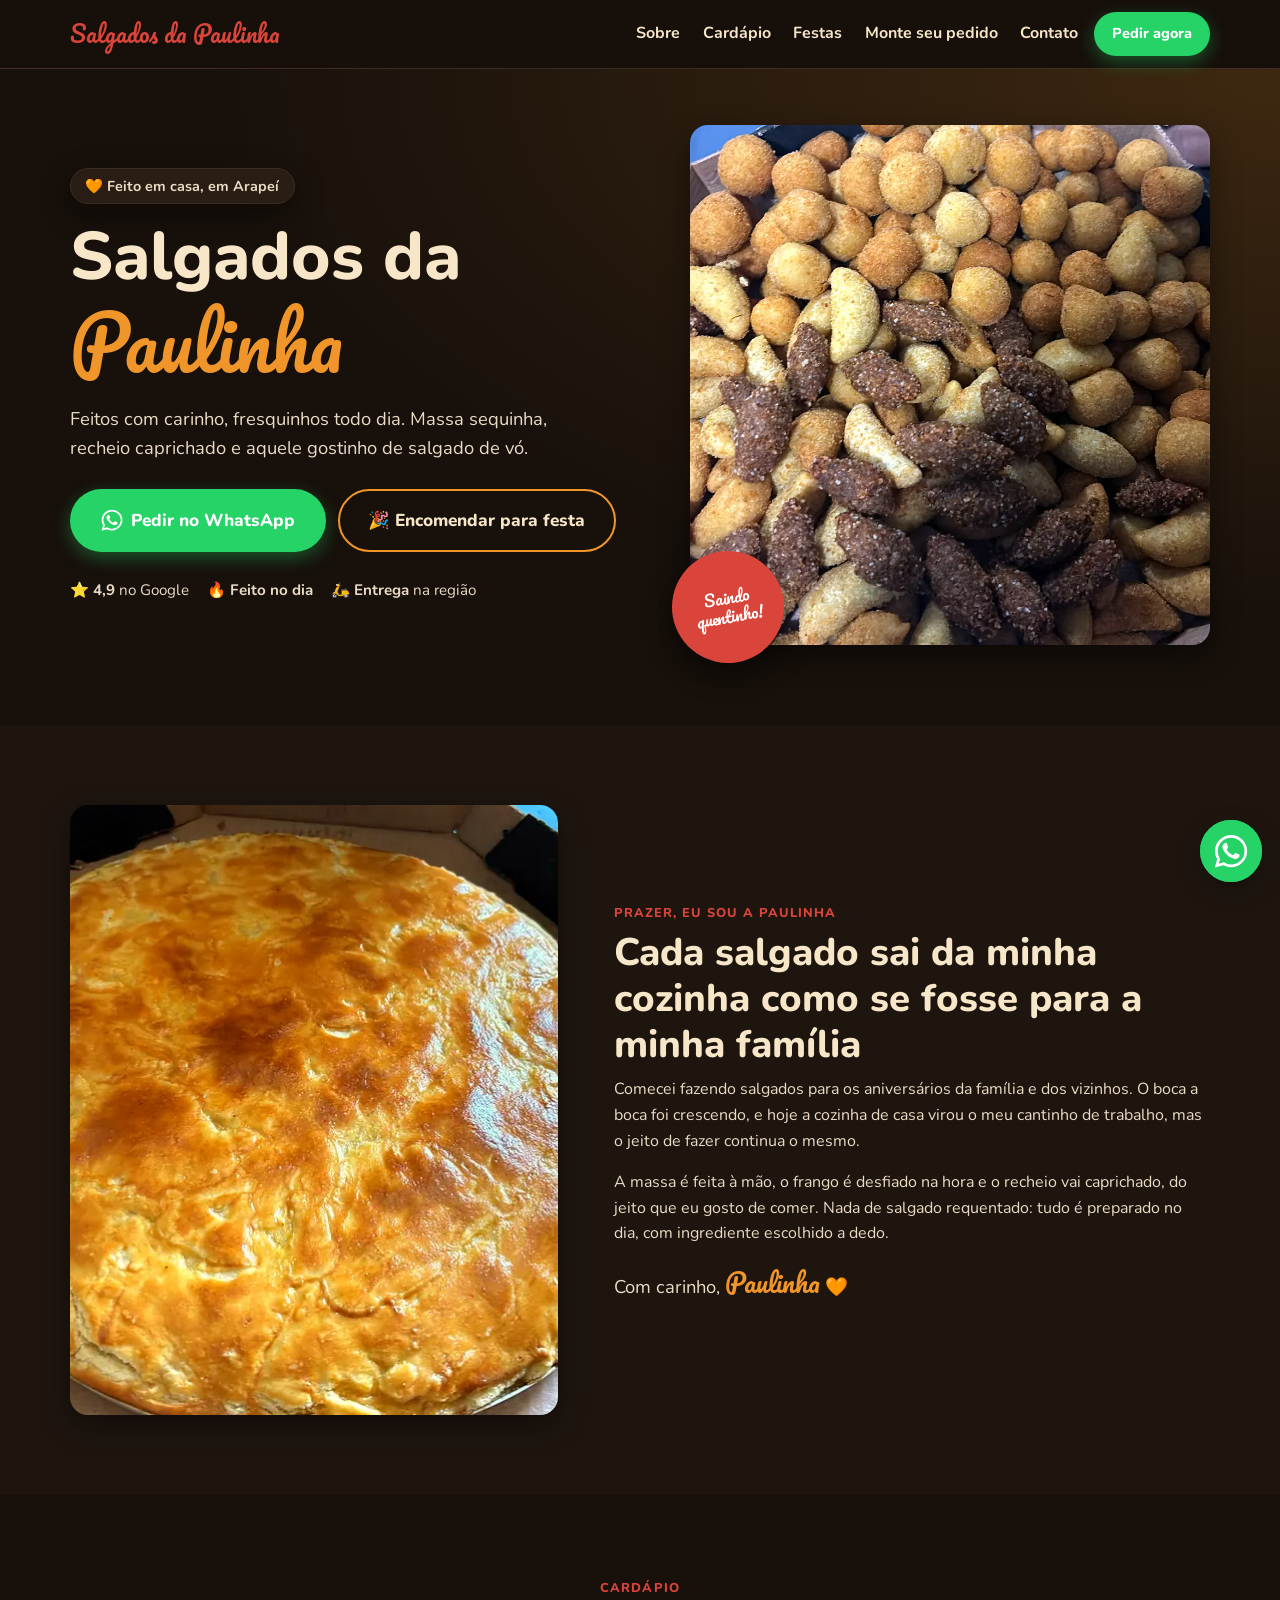
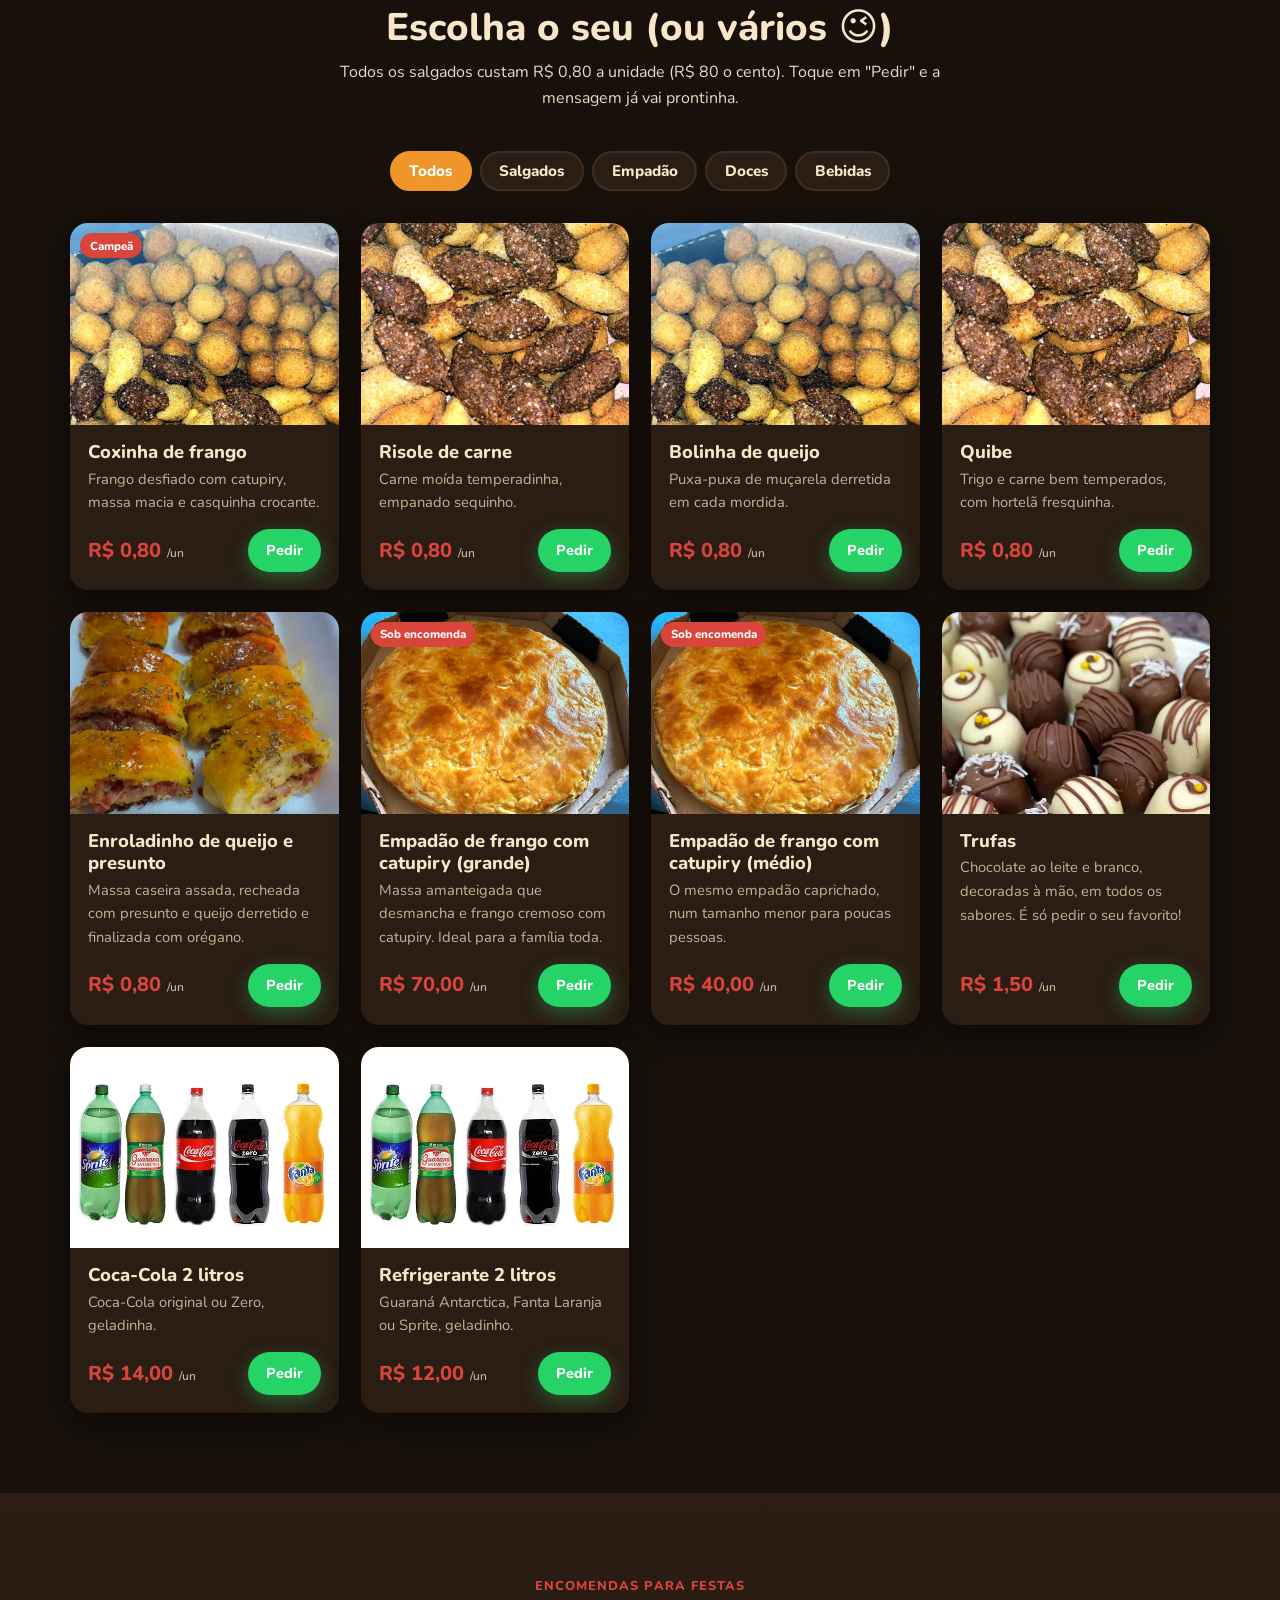
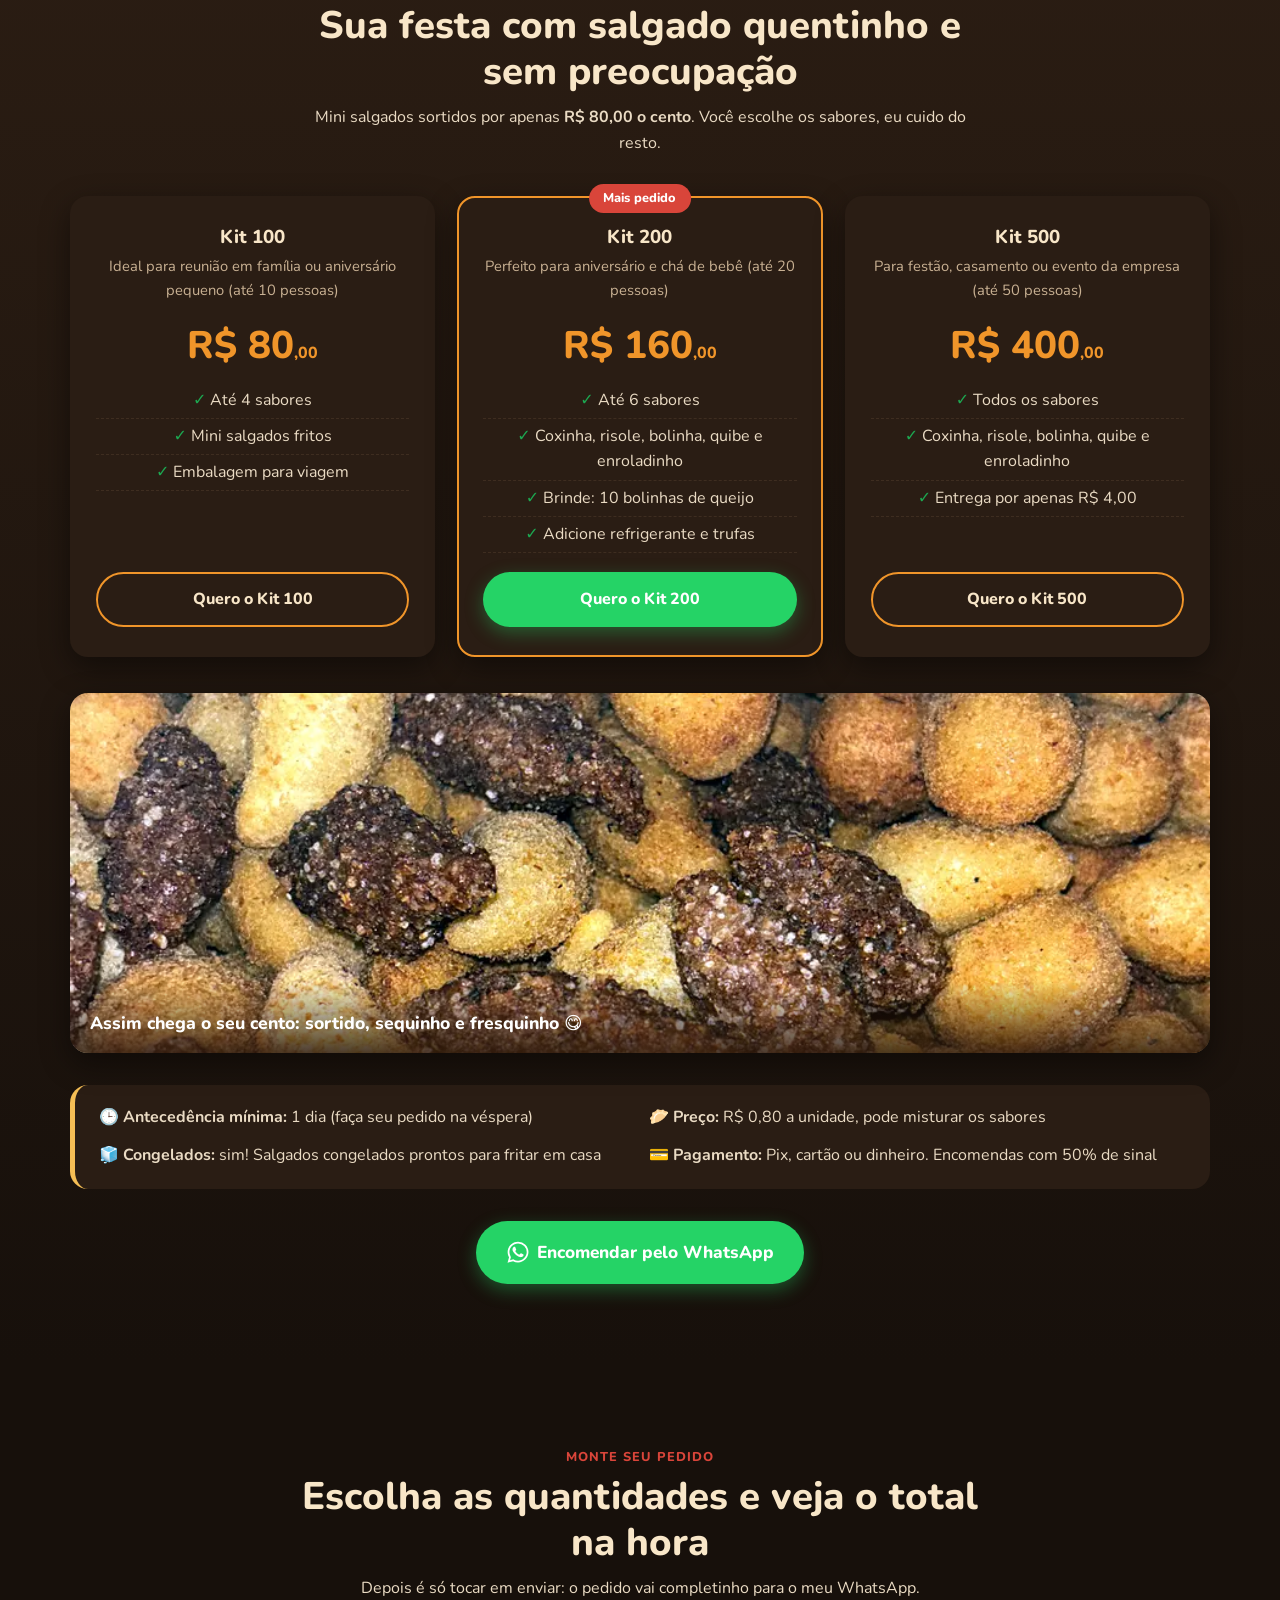
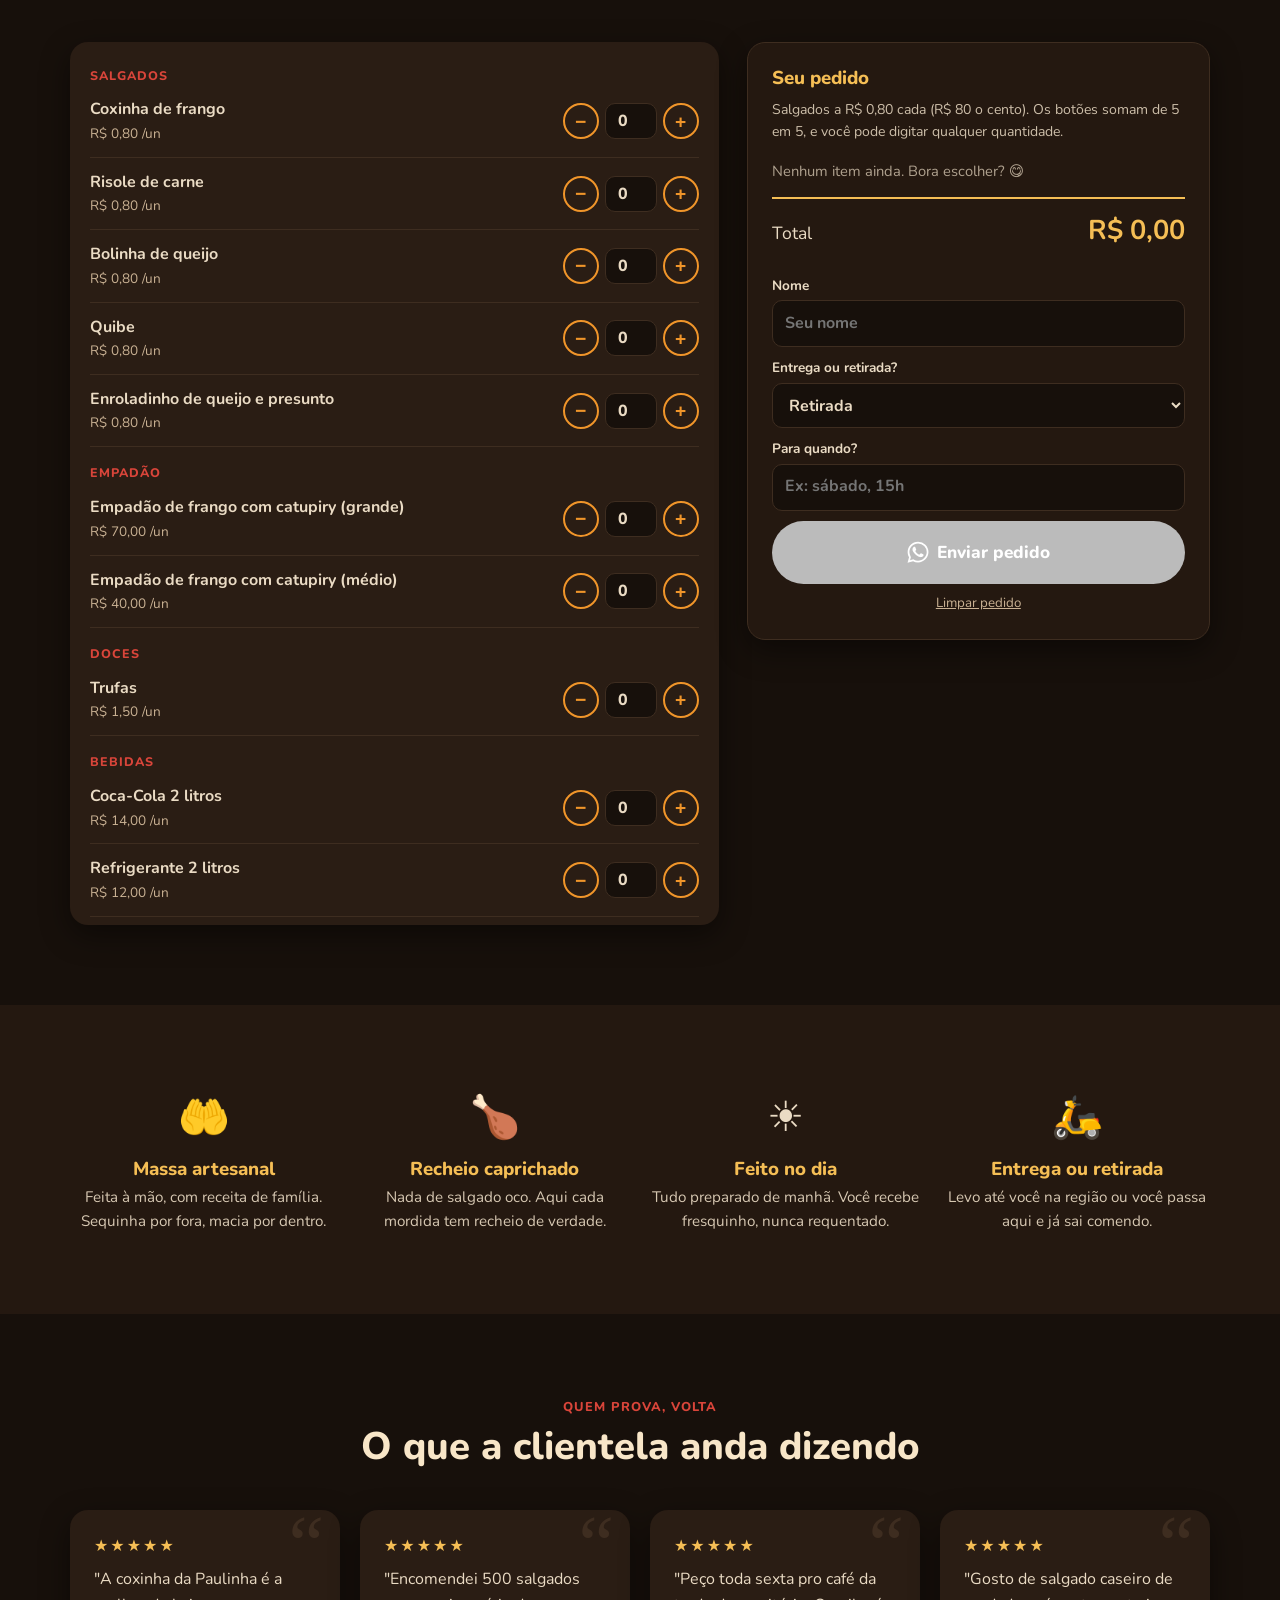
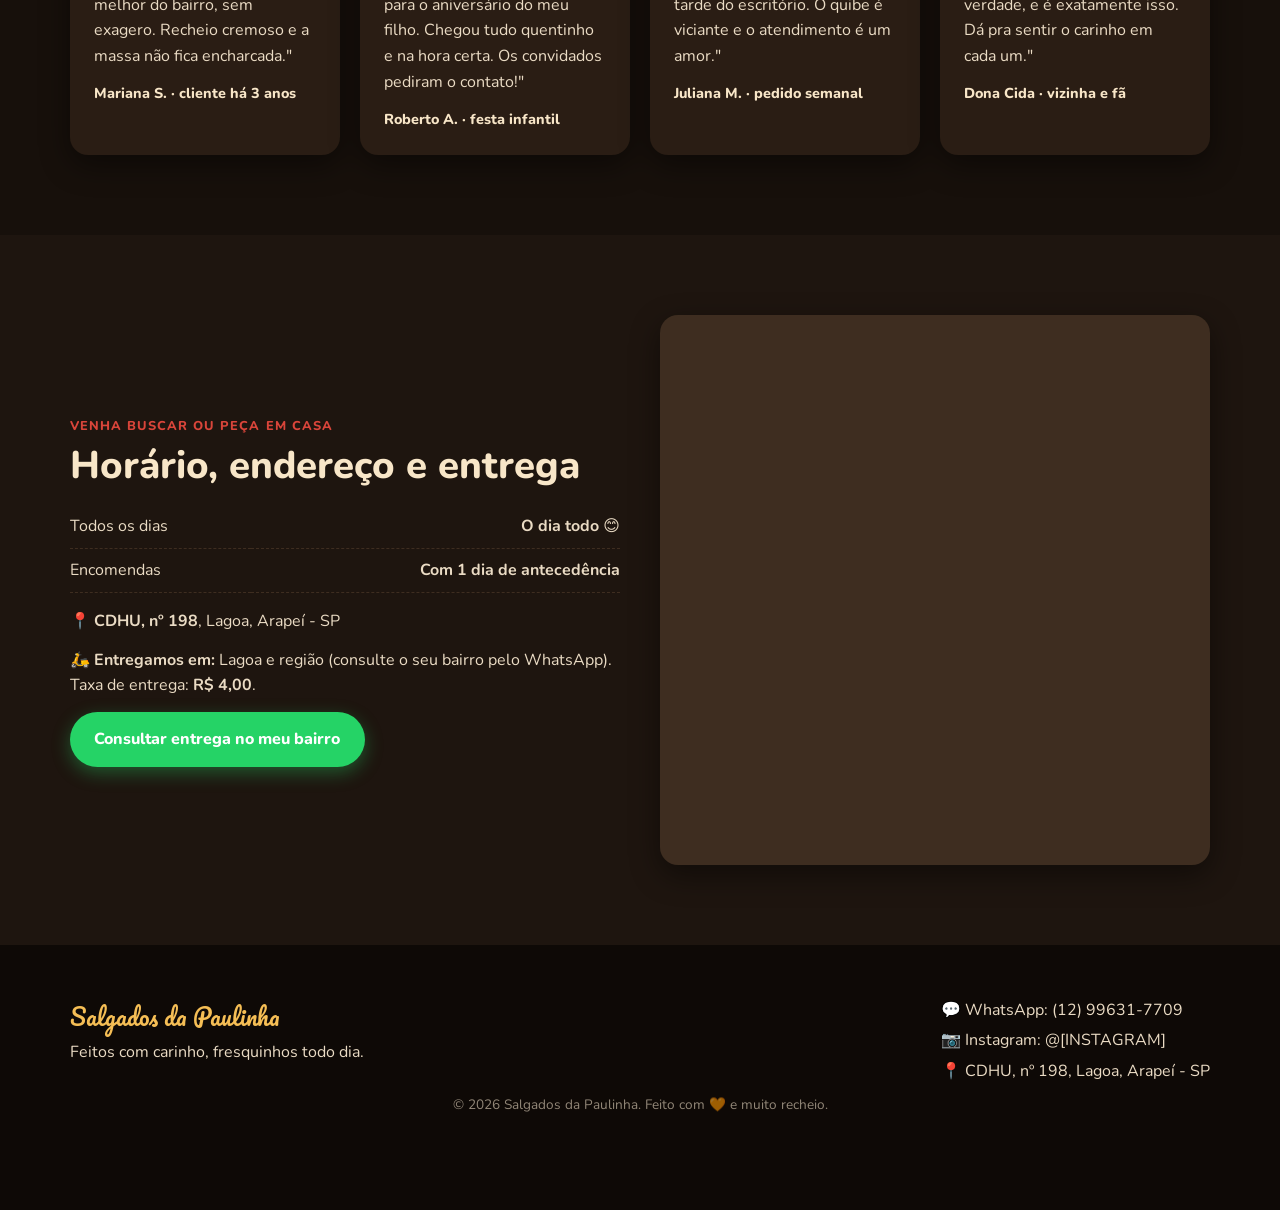
==== salgados-paulinha/index.html @ 406817fe "Horário: todos os dias, o dia todo Co-Authored-By: Claude Opus 5.5 <noreply@anthropic.com> Claude-Se" ====
<!doctype html>
<html lang="pt-BR">
<head>
<meta charset="utf-8">
<meta name="viewport" content="width=device-width, initial-scale=1">
<title>Salgados da Paulinha | Salgados fresquinhos e encomendas para festas</title>
<meta name="description" content="Salgados feitos com carinho, fresquinhos todo dia. Peça pelo WhatsApp: coxinha, risole, bolinha de queijo, quibe, enroladinho, empadão com catupiry e trufas e kits para festas.">
<meta name="theme-color" content="#17100B">
<link rel="preconnect" href="https://fonts.googleapis.com">
<link rel="preconnect" href="https://fonts.gstatic.com" crossorigin>
<link href="https://fonts.googleapis.com/css2?family=Pacifico&family=Nunito:wght@400;600;800&display=swap" rel="stylesheet">
<link rel="stylesheet" href="style.css">
</head>
<body>

<header class="topo" id="topo">
  <div class="container topo__inner">
    <a href="#inicio" class="logo">Salgados da Paulinha</a>
    <nav class="menu" id="menu" aria-label="Menu principal">
      <a href="#sobre">Sobre</a>
      <a href="#cardapio">Cardápio</a>
      <a href="#festas">Festas</a>
      <a href="#calculadora">Monte seu pedido</a>
      <a href="#contato">Contato</a>
    </nav>
    <a class="btn btn--wpp btn--sm topo__cta" data-wpp="Oi Paulinha! Quero fazer um pedido 😋" href="#">Pedir agora</a>
    <button class="menu-toggle" id="menuToggle" aria-label="Abrir menu" aria-expanded="false"><span></span><span></span><span></span></button>
  </div>
</header>

<main>
<!-- 1. HERO -->
<section class="hero" id="inicio">
  <div class="container hero__grid">
    <div class="hero__texto reveal">
      <span class="selo">🧡 Feito em casa, em Arapeí</span>
      <h1>Salgados da <span class="script">Paulinha</span></h1>
      <p class="hero__sub">Feitos com carinho, fresquinhos todo dia. Massa sequinha, recheio caprichado e aquele gostinho de salgado de vó.</p>
      <div class="hero__botoes">
        <a class="btn btn--wpp btn--lg" data-wpp="Oi Paulinha! Quero pedir uns salgados fresquinhos 😋" href="#">
          <svg class="ico" viewBox="0 0 24 24" aria-hidden="true"><use href="#i-wpp"/></svg> Pedir no WhatsApp</a>
        <a class="btn btn--outline btn--lg" href="#festas">🎉 Encomendar para festa</a>
      </div>
      <ul class="hero__provas">
        <li><strong>⭐ 4,9</strong> no Google</li>
        <li><strong>🔥 Feito no dia</strong></li>
        <li><strong>🛵 Entrega</strong> na região</li>
      </ul>
    </div>
    <div class="hero__foto reveal">
      <img class="hero__img" src="fotos/mix-salgados.webp" alt="Caixa cheia de salgados fritos sequinhos: coxinhas, bolinhas de queijo, risoles e quibes" width="953" height="1000" fetchpriority="high">
      <div class="hero__badge">Saindo<br>quentinho!</div>
    </div>
  </div>
</section>

<!-- 2. SOBRE -->
<section class="secao sobre" id="sobre">
  <div class="container sobre__grid">
    <img class="sobre__img reveal" src="fotos/empadao.webp" alt="Empadão de frango com catupiry feito pela Paulinha, dourado e brilhante" width="800" height="608" loading="lazy">
    <div class="reveal">
      <span class="kicker">Prazer, eu sou a Paulinha</span>
      <h2>Cada salgado sai da minha cozinha como se fosse para a minha família</h2>
      <p>Comecei fazendo salgados para os aniversários da família e dos vizinhos. O boca a boca foi crescendo, e hoje a cozinha de casa virou o meu cantinho de trabalho, mas o jeito de fazer continua o mesmo.</p>
      <p>A massa é feita à mão, o frango é desfiado na hora e o recheio vai caprichado, do jeito que eu gosto de comer. Nada de salgado requentado: tudo é preparado no dia, com ingrediente escolhido a dedo.</p>
      <p class="assinatura">Com carinho, <span class="script">Paulinha</span> 🧡</p>
    </div>
  </div>
</section>

<!-- 3. CARDÁPIO -->
<section class="secao cardapio" id="cardapio">
  <div class="container">
    <div class="secao__topo reveal">
      <span class="kicker">Cardápio</span>
      <h2>Escolha o seu (ou vários 😉)</h2>
      <p>Todos os salgados custam R$ 0,80 a unidade (R$ 80 o cento). Toque em "Pedir" e a mensagem já vai prontinha.</p>
    </div>
    <div class="abas" role="tablist" id="abas">
      <button class="aba ativa" data-cat="todos" role="tab">Todos</button>
      <button class="aba" data-cat="fritos" role="tab">Salgados</button>
      <button class="aba" data-cat="empadao" role="tab">Empadão</button>
      <button class="aba" data-cat="doces" role="tab">Doces</button>
      <button class="aba" data-cat="bebidas" role="tab">Bebidas</button>
    </div>
    <div class="cards" id="cards"></div>
  </div>
</section>

<!-- 4. FESTAS -->
<section class="secao festas" id="festas">
  <div class="container">
    <div class="secao__topo reveal">
      <span class="kicker">Encomendas para festas</span>
      <h2>Sua festa com salgado quentinho e sem preocupação</h2>
      <p>Mini salgados sortidos por apenas <strong>R$ 80,00 o cento</strong>. Você escolhe os sabores, eu cuido do resto.</p>
    </div>
    <div class="kits">
      <article class="kit reveal">
        <h3>Kit 100</h3>
        <p class="kit__desc">Ideal para reunião em família ou aniversário pequeno (até 10 pessoas)</p>
        <p class="kit__preco">R$ 80<small>,00</small></p>
        <ul><li>Até 4 sabores</li><li>Mini salgados fritos</li><li>Embalagem para viagem</li></ul>
        <a class="btn btn--outline" data-wpp="Oi Paulinha! Quero encomendar o Kit 100 mini salgados para festa 🎉 Pode me passar as datas disponíveis?" href="#">Quero o Kit 100</a>
      </article>
      <article class="kit kit--destaque reveal">
        <span class="kit__tag">Mais pedido</span>
        <h3>Kit 200</h3>
        <p class="kit__desc">Perfeito para aniversário e chá de bebê (até 20 pessoas)</p>
        <p class="kit__preco">R$ 160<small>,00</small></p>
        <ul><li>Até 6 sabores</li><li>Coxinha, risole, bolinha, quibe e enroladinho</li><li>Brinde: 10 bolinhas de queijo</li><li>Adicione refrigerante e trufas</li></ul>
        <a class="btn btn--wpp" data-wpp="Oi Paulinha! Quero encomendar o Kit 200 mini salgados para festa 🎉 Pode me passar as datas disponíveis?" href="#">Quero o Kit 200</a>
      </article>
      <article class="kit reveal">
        <h3>Kit 500</h3>
        <p class="kit__desc">Para festão, casamento ou evento da empresa (até 50 pessoas)</p>
        <p class="kit__preco">R$ 400<small>,00</small></p>
        <ul><li>Todos os sabores</li><li>Coxinha, risole, bolinha, quibe e enroladinho</li><li>Entrega por apenas R$ 4,00</li></ul>
        <a class="btn btn--outline" data-wpp="Oi Paulinha! Quero encomendar o Kit 500 mini salgados para festa 🎉 Pode me passar as datas disponíveis?" href="#">Quero o Kit 500</a>
      </article>
    </div>
    <figure class="festas__foto reveal">
      <img src="fotos/salgados-closeup.webp" alt="Mini salgados sortidos para festa: quibes, risoles, coxinhas e bolinhas" width="937" height="1000" loading="lazy">
      <figcaption>Assim chega o seu cento: sortido, sequinho e fresquinho 😋</figcaption>
    </figure>
    <div class="festas__info reveal">
      <div>🕒 <strong>Antecedência mínima:</strong> 1 dia (faça seu pedido na véspera)</div>
      <div>🥟 <strong>Preço:</strong> R$ 0,80 a unidade, pode misturar os sabores</div>
      <div>🧊 <strong>Congelados:</strong> sim! Salgados congelados prontos para fritar em casa</div>
      <div>💳 <strong>Pagamento:</strong> Pix, cartão ou dinheiro. Encomendas com 50% de sinal</div>
    </div>
    <div class="centro reveal">
      <a class="btn btn--wpp btn--lg" data-wpp="Oi Paulinha! Quero fazer uma encomenda para festa 🎉&#10;Data: &#10;Quantidade: &#10;Sabores: &#10;Entrega ou retirada: " href="#">
        <svg class="ico" viewBox="0 0 24 24" aria-hidden="true"><use href="#i-wpp"/></svg> Encomendar pelo WhatsApp</a>
    </div>
  </div>
</section>

<!-- CALCULADORA -->
<section class="secao calc" id="calculadora">
  <div class="container">
    <div class="secao__topo reveal">
      <span class="kicker">Monte seu pedido</span>
      <h2>Escolha as quantidades e veja o total na hora</h2>
      <p>Depois é só tocar em enviar: o pedido vai completinho para o meu WhatsApp.</p>
    </div>
    <div class="calc__grid">
      <div class="calc__lista reveal" id="calcLista"></div>
      <aside class="calc__resumo reveal" aria-live="polite">
        <h3>Seu pedido</h3>
        <p class="calc__dica">Salgados a R$ 0,80 cada (R$ 80 o cento). Os botões somam de 5 em 5, e você pode digitar qualquer quantidade.</p>
        <ul id="calcItens" class="calc__itens"><li class="vazio">Nenhum item ainda. Bora escolher? 😋</li></ul>
        <div class="calc__total"><span>Total</span><strong id="calcTotal">R$ 0,00</strong></div>
        <label class="campo">Nome<input id="calcNome" type="text" placeholder="Seu nome" autocomplete="name"></label>
        <label class="campo">Entrega ou retirada?
          <select id="calcEntrega"><option>Retirada</option><option>Entrega (+ R$ 4,00)</option></select></label>
        <label class="campo">Para quando?<input id="calcData" type="text" placeholder="Ex: sábado, 15h"></label>
        <a class="btn btn--wpp btn--lg btn--full" id="calcEnviar" href="#" target="_blank" rel="noopener" aria-disabled="true">
          <svg class="ico" viewBox="0 0 24 24" aria-hidden="true"><use href="#i-wpp"/></svg> Enviar pedido</a>
        <button class="link" id="calcLimpar" type="button">Limpar pedido</button>
      </aside>
    </div>
  </div>
</section>

<!-- 5. DIFERENCIAIS -->
<section class="secao difs">
  <div class="container difs__grid">
    <div class="dif reveal"><span>🤲</span><h3>Massa artesanal</h3><p>Feita à mão, com receita de família. Sequinha por fora, macia por dentro.</p></div>
    <div class="dif reveal"><span>🍗</span><h3>Recheio caprichado</h3><p>Nada de salgado oco. Aqui cada mordida tem recheio de verdade.</p></div>
    <div class="dif reveal"><span>☀️</span><h3>Feito no dia</h3><p>Tudo preparado de manhã. Você recebe fresquinho, nunca requentado.</p></div>
    <div class="dif reveal"><span>🛵</span><h3>Entrega ou retirada</h3><p>Levo até você na região ou você passa aqui e já sai comendo.</p></div>
  </div>
</section>

<!-- 6. DEPOIMENTOS -->
<section class="secao depos">
  <div class="container">
    <div class="secao__topo reveal">
      <span class="kicker">Quem prova, volta</span>
      <h2>O que a clientela anda dizendo</h2>
    </div>
    <div class="depos__grid">
      <blockquote class="depo reveal"><p class="estrelas">★★★★★</p><p>"A coxinha da Paulinha é a melhor do bairro, sem exagero. Recheio cremoso e a massa não fica encharcada."</p><footer>Mariana S. · cliente há 3 anos</footer></blockquote>
      <blockquote class="depo reveal"><p class="estrelas">★★★★★</p><p>"Encomendei 500 salgados para o aniversário do meu filho. Chegou tudo quentinho e na hora certa. Os convidados pediram o contato!"</p><footer>Roberto A. · festa infantil</footer></blockquote>
      <blockquote class="depo reveal"><p class="estrelas">★★★★★</p><p>"Peço toda sexta pro café da tarde do escritório. O quibe é viciante e o atendimento é um amor."</p><footer>Juliana M. · pedido semanal</footer></blockquote>
      <blockquote class="depo reveal"><p class="estrelas">★★★★★</p><p>"Gosto de salgado caseiro de verdade, e é exatamente isso. Dá pra sentir o carinho em cada um."</p><footer>Dona Cida · vizinha e fã</footer></blockquote>
    </div>
  </div>
</section>

<!-- 7. CONTATO -->
<section class="secao contato" id="contato">
  <div class="container contato__grid">
    <div class="reveal">
      <span class="kicker">Venha buscar ou peça em casa</span>
      <h2>Horário, endereço e entrega</h2>
      <table class="horarios">
        <tr><td>Todos os dias</td><td>O dia todo 😊</td></tr>
        <tr><td>Encomendas</td><td>Com 1 dia de antecedência</td></tr>
      </table>
      <p>📍 <strong>CDHU, nº 198</strong>, Lagoa, Arapeí - SP</p>
      <p>🛵 <strong>Entregamos em:</strong> Lagoa e região (consulte o seu bairro pelo WhatsApp). Taxa de entrega: <strong>R$ 4,00</strong>.</p>
      <a class="btn btn--wpp" data-wpp="Oi Paulinha! Vocês entregam no meu bairro? Moro em: " href="#">Consultar entrega no meu bairro</a>
    </div>
    <div class="mapa reveal">
      <iframe title="Mapa com a localização dos Salgados da Paulinha" loading="lazy" referrerpolicy="no-referrer-when-downgrade"
        src="https://www.google.com/maps?q=CDHU%20198%2C%20Lagoa%2C%20Arape%C3%AD%20-%20SP&output=embed"></iframe>
    </div>
  </div>
</section>
</main>

<!-- 8. RODAPÉ -->
<footer class="rodape">
  <div class="container rodape__grid">
    <div>
      <p class="logo logo--claro">Salgados da Paulinha</p>
      <p>Feitos com carinho, fresquinhos todo dia.</p>
    </div>
    <div>
      <p><a data-wpp="Oi Paulinha! 😊" href="#">💬 WhatsApp: (12) 99631-7709</a></p>
      <p><a href="https://instagram.com/[INSTAGRAM]" target="_blank" rel="noopener">📷 Instagram: @[INSTAGRAM]</a></p>
      <p>📍 CDHU, nº 198, Lagoa, Arapeí - SP</p>
    </div>
  </div>
  <p class="rodape__copy">© <span id="ano"></span> Salgados da Paulinha. Feito com 🧡 e muito recheio.</p>
</footer>

<a class="wpp-flutuante" data-wpp="Oi Paulinha! Quero fazer um pedido 😋" href="#" aria-label="Pedir pelo WhatsApp">
  <svg viewBox="0 0 24 24" aria-hidden="true"><use href="#i-wpp"/></svg>
</a>

<svg width="0" height="0" style="position:absolute">
  <symbol id="i-wpp" viewBox="0 0 24 24"><path fill="currentColor" d="M17.47 14.38c-.3-.15-1.76-.87-2.03-.97-.27-.1-.47-.15-.67.15-.2.3-.77.97-.94 1.17-.17.2-.35.22-.64.07-.3-.15-1.26-.46-2.4-1.48-.89-.79-1.49-1.77-1.66-2.07-.17-.3-.02-.46.13-.61.13-.13.3-.35.45-.52.15-.17.2-.3.3-.5.1-.2.05-.37-.02-.52-.08-.15-.67-1.62-.92-2.22-.24-.58-.49-.5-.67-.51h-.57c-.2 0-.52.07-.8.37-.27.3-1.04 1.02-1.04 2.48s1.07 2.88 1.21 3.08c.15.2 2.1 3.2 5.08 4.49.71.31 1.26.49 1.7.63.71.22 1.36.19 1.87.12.57-.09 1.76-.72 2-1.41.25-.7.25-1.29.17-1.41-.07-.13-.27-.2-.57-.35M12.05 21.5h-.01a9.4 9.4 0 0 1-4.8-1.31l-.34-.2-3.56.93.95-3.47-.22-.36a9.4 9.4 0 0 1-1.44-5.01c0-5.2 4.23-9.43 9.44-9.43a9.4 9.4 0 0 1 9.43 9.44c0 5.2-4.23 9.42-9.45 9.42m8.03-17.46A11.3 11.3 0 0 0 12.05.72C5.8.72.7 5.8.7 12.06c0 2 .52 3.95 1.52 5.67L.6 23.64l6.05-1.59a11.3 11.3 0 0 0 5.4 1.38h.01c6.25 0 11.34-5.09 11.35-11.34 0-3.03-1.18-5.88-3.33-8.03"/></symbol>
</svg>

<script src="script.js" defer></script>
</body>
</html>
---- salgados-paulinha/style.css ----
:root{
  color-scheme:dark;
  --laranja:#F0952A;--dourado:#F5BE55;--vermelho:#D9453A;--wpp:#25D366;--wpp-esc:#1DA851;
  --fundo:#17100B;--fundo-2:#1E150F;--superficie:#2A1D14;--painel:#241810;
  --titulo:#F8E6C8;--texto:#EADBC4;--marrom-2:#C9B193;
  --creme:var(--fundo);--creme-2:#3E2D20;
  --raio:18px;--sombra:0 10px 30px rgba(0,0,0,.45);
}
*{box-sizing:border-box;margin:0;padding:0}
html{scroll-behavior:smooth;scroll-padding-top:80px}
body{font-family:'Nunito',system-ui,sans-serif;color:var(--texto);background:var(--creme);line-height:1.6;-webkit-font-smoothing:antialiased}
img{max-width:100%;height:auto;display:block}
a{color:inherit}
h1,h2,h3{color:var(--titulo);line-height:1.2;font-weight:800}
h2{font-size:clamp(1.6rem,4vw,2.4rem);margin-bottom:.6rem}
.container{width:min(1140px,100% - 32px);margin-inline:auto}
.script{font-family:'Pacifico',cursive;font-weight:400;color:var(--laranja)}
.secao{padding:80px 0}
.secao__topo{text-align:center;max-width:680px;margin:0 auto 40px}
.kicker{display:inline-block;color:var(--vermelho);font-weight:800;text-transform:uppercase;letter-spacing:.08em;font-size:.8rem;margin-bottom:.4rem}
.centro{text-align:center;margin-top:32px}

/* Botões */
.btn{display:inline-flex;align-items:center;justify-content:center;gap:.5rem;padding:.8rem 1.4rem;border-radius:999px;font-weight:800;text-decoration:none;border:2px solid transparent;cursor:pointer;font-size:1rem;font-family:inherit;transition:transform .2s,box-shadow .2s,background .2s}
.btn:hover{transform:translateY(-2px)}
.btn--wpp{background:var(--wpp);color:#fff;box-shadow:0 6px 18px rgba(37,211,102,.35)}
.btn--wpp:hover{background:var(--wpp-esc)}
.btn--wpp[aria-disabled="true"]{pointer-events:none;background:#bbb;box-shadow:none;cursor:not-allowed;transform:none}
.btn--outline{border-color:var(--laranja);color:var(--titulo);background:transparent}
.btn--outline:hover{background:var(--laranja);color:#fff}
.btn--lg{padding:1rem 1.8rem;font-size:1.08rem}
.btn--sm{padding:.5rem 1rem;font-size:.9rem}
.btn--full{width:100%}
.ico{width:22px;height:22px}
.link{background:none;border:0;color:var(--marrom-2);text-decoration:underline;cursor:pointer;margin-top:.6rem;font-family:inherit;width:100%}

/* Placeholders de foto */
.ph{position:relative;display:flex;align-items:center;justify-content:center;text-align:center;padding:18px;border-radius:var(--raio);
  background:radial-gradient(circle at 30% 30%,#FCD58A,transparent 60%),linear-gradient(135deg,var(--dourado),var(--laranja) 60%,#B85F14);color:#fff;overflow:hidden}
.ph span{background:rgba(61,36,18,.55);padding:10px 14px;border-radius:12px;font-size:.85rem;line-height:1.4;font-weight:600}
.ph--hero{aspect-ratio:4/4.2;box-shadow:var(--sombra)}
.sobre__img{width:100%;aspect-ratio:4/5;object-fit:cover;border-radius:var(--raio);box-shadow:var(--sombra)}

/* Topo */
.topo{position:sticky;top:0;z-index:50;background:rgba(23,16,11,.9);backdrop-filter:blur(8px);border-bottom:1px solid var(--creme-2)}
.topo__inner{display:flex;align-items:center;gap:1rem;height:68px}
.logo{font-family:'Pacifico',cursive;color:var(--vermelho);font-size:1.45rem;text-decoration:none;white-space:nowrap}
.logo--claro{color:var(--dourado)}
.menu{display:flex;gap:1.4rem;margin-left:auto}
.menu a{text-decoration:none;font-weight:700;color:var(--titulo)}
.menu a:hover{color:var(--laranja)}
.menu-toggle{display:none;background:none;border:0;width:40px;height:40px;cursor:pointer;flex-direction:column;justify-content:center;gap:5px;align-items:center}
.menu-toggle span{display:block;width:24px;height:3px;background:var(--titulo);border-radius:2px}

/* Hero */
.hero{padding:56px 0 80px;background:radial-gradient(ellipse at top right,rgba(240,149,42,.18),transparent 60%)}
.hero__grid{display:grid;grid-template-columns:1.1fr 1fr;gap:48px;align-items:center}
.selo{display:inline-block;background:var(--superficie);border:1px solid var(--creme-2);padding:.35rem .9rem;border-radius:999px;font-weight:700;font-size:.9rem;box-shadow:var(--sombra)}
.hero h1{font-size:clamp(2.4rem,6.5vw,4.2rem);margin:.8rem 0}
.hero h1 .script{display:inline-block;font-size:1.1em}
.hero__sub{font-size:1.15rem;max-width:520px;margin-bottom:1.6rem}
.hero__botoes{display:flex;flex-wrap:wrap;gap:12px}
.hero__provas{display:flex;flex-wrap:wrap;gap:18px;list-style:none;margin-top:1.6rem;font-size:.95rem}
.hero__foto{position:relative}
.hero__img{width:100%;aspect-ratio:1/1;object-fit:cover;border-radius:var(--raio);box-shadow:var(--sombra)}
.festas__foto{margin-top:36px;border-radius:var(--raio);overflow:hidden;box-shadow:var(--sombra);position:relative}
.festas__foto img{width:100%;height:360px;object-fit:cover}
.festas__foto figcaption{position:absolute;left:0;right:0;bottom:0;padding:28px 20px 16px;color:#fff;font-weight:800;font-size:1.1rem;background:linear-gradient(transparent,rgba(46,26,12,.85))}
.hero__badge{position:absolute;bottom:-18px;left:-18px;background:var(--vermelho);color:#fff;font-family:'Pacifico',cursive;width:112px;height:112px;border-radius:50%;display:grid;place-items:center;text-align:center;line-height:1.2;transform:rotate(-10deg);box-shadow:var(--sombra);animation:pulse 3s ease-in-out infinite}
@keyframes pulse{50%{transform:rotate(-10deg) scale(1.06)}}

/* Sobre */
.sobre{background:var(--fundo-2)}
.sobre__grid{display:grid;grid-template-columns:.9fr 1.1fr;gap:56px;align-items:center}
.sobre p{margin-bottom:1rem}
.assinatura{font-size:1.15rem}.assinatura .script{font-size:1.6rem}

/* Cardápio */
.abas{display:flex;gap:8px;justify-content:center;flex-wrap:wrap;margin-bottom:32px}
.aba{border:2px solid var(--creme-2);background:var(--superficie);padding:.5rem 1.1rem;border-radius:999px;font-weight:800;cursor:pointer;color:var(--titulo);font-family:inherit;font-size:.95rem}
.aba.ativa{background:var(--laranja);border-color:var(--laranja);color:#fff}
.cards{display:grid;grid-template-columns:repeat(auto-fill,minmax(250px,1fr));gap:22px}
.card{background:var(--superficie);border-radius:var(--raio);overflow:hidden;box-shadow:var(--sombra);display:flex;flex-direction:column;transition:transform .25s}
.card:hover{transform:translateY(-4px)}
.card .ph{aspect-ratio:4/3;border-radius:0}
.card__foto{position:relative;aspect-ratio:4/3;overflow:hidden}
.card__foto img{width:100%;height:100%!important;object-fit:cover;transition:transform .4s}
.card:hover .card__foto img{transform:scale(1.05)}
.card .ph span{font-size:.75rem}
.card__corpo{padding:16px 18px 18px;display:flex;flex-direction:column;flex:1}
.card h3{font-size:1.15rem}
.card p{font-size:.92rem;color:var(--marrom-2);flex:1;margin:.3rem 0 .9rem}
.card__rodape{display:flex;justify-content:space-between;align-items:center;gap:8px}
.preco{font-weight:800;font-size:1.25rem;color:var(--vermelho)}
.preco small{font-size:.75rem;color:var(--marrom-2);font-weight:600}
.tag{position:absolute;top:10px;left:10px;background:var(--vermelho);color:#fff;font-size:.72rem;font-weight:800;padding:.2rem .6rem;border-radius:999px;z-index:1}

/* Festas */
.festas{background:linear-gradient(180deg,#2B1D13,var(--fundo))}
.kits{display:grid;grid-template-columns:repeat(3,1fr);gap:22px;align-items:stretch}
.kit{position:relative;background:var(--superficie);border-radius:var(--raio);padding:28px 24px;text-align:center;box-shadow:var(--sombra);display:flex;flex-direction:column;border:2px solid transparent}
.kit--destaque{border-color:var(--laranja);transform:scale(1.03)}
.kit__tag{position:absolute;top:-14px;left:50%;transform:translateX(-50%);background:var(--vermelho);color:#fff;font-weight:800;font-size:.8rem;padding:.25rem .9rem;border-radius:999px}
.kit__desc{font-size:.92rem;color:var(--marrom-2);margin:.4rem 0}
.kit__preco{font-size:2.4rem;font-weight:800;color:var(--laranja);margin:.4rem 0}
.kit__preco small{font-size:1rem}
.kit ul{list-style:none;margin-bottom:1.2rem;flex:1}
.kit li{padding:.3rem 0;border-bottom:1px dashed var(--creme-2)}
.kit li::before{content:"✓ ";color:var(--wpp-esc);font-weight:800}
.festas__info{display:grid;grid-template-columns:repeat(2,1fr);gap:12px;margin-top:32px;background:var(--superficie);border-radius:var(--raio);padding:20px 24px;border-left:5px solid var(--dourado)}

/* Calculadora */
.calc__grid{display:grid;grid-template-columns:1.4fr 1fr;gap:28px;align-items:start}
.calc__lista{background:var(--superficie);border-radius:var(--raio);box-shadow:var(--sombra);padding:8px 20px}
.calc__cat{font-weight:800;color:var(--vermelho);text-transform:uppercase;font-size:.78rem;letter-spacing:.08em;padding-top:16px}
.linha{display:flex;align-items:center;justify-content:space-between;gap:12px;padding:12px 0;border-bottom:1px solid var(--creme-2)}
.linha__nome{font-weight:700}
.linha__preco{font-size:.85rem;color:var(--marrom-2)}
.qtd{display:flex;align-items:center;gap:6px;flex-shrink:0}
.qtd button{width:36px;height:36px;border-radius:50%;border:2px solid var(--laranja);background:transparent;color:var(--laranja);font-size:1.2rem;font-weight:800;cursor:pointer;line-height:1}
.qtd button:active{background:var(--laranja);color:#fff}
.qtd input{background:var(--fundo);color:var(--texto);width:52px;text-align:center;border:1px solid var(--creme-2);border-radius:10px;height:36px;font:inherit;font-weight:800}
.calc__resumo{position:sticky;top:88px;background:var(--painel);color:var(--texto);border:1px solid var(--creme-2);border-radius:var(--raio);padding:24px;box-shadow:var(--sombra)}
.calc__resumo h3{color:var(--dourado);margin-bottom:.6rem}
.calc__modo{display:grid;gap:6px;font-size:.9rem;margin-bottom:12px}
.calc__itens{list-style:none;font-size:.92rem;max-height:220px;overflow:auto;margin-bottom:10px}
.calc__itens li{display:flex;justify-content:space-between;padding:4px 0;border-bottom:1px dashed var(--creme-2)}
.calc__itens .vazio{opacity:.7;border:0}
.calc__total{display:flex;justify-content:space-between;align-items:baseline;font-size:1.1rem;padding:10px 0;border-top:2px solid var(--dourado);margin-bottom:12px}
.calc__total strong{font-size:1.7rem;color:var(--dourado)}
.campo{display:block;font-size:.85rem;font-weight:700;margin-bottom:10px}
.campo input,.campo select{background:var(--fundo);border:1px solid var(--creme-2)!important;color:var(--texto)!important;display:block;width:100%;margin-top:4px;padding:.6rem .8rem;border-radius:10px;border:0;font:inherit;font-size:1rem;color:var(--texto)}

/* Diferenciais */
.difs{background:var(--painel);color:var(--texto)}
.difs__grid{display:grid;grid-template-columns:repeat(4,1fr);gap:24px;text-align:center}
.dif span{font-size:2.6rem;display:block;margin-bottom:.4rem}
.dif h3{color:var(--dourado);margin-bottom:.3rem}
.dif p{font-size:.95rem;opacity:.9}

/* Depoimentos */
.depos__grid{display:grid;grid-template-columns:repeat(auto-fit,minmax(240px,1fr));gap:20px}
.depo{background:var(--superficie);border-radius:var(--raio);padding:24px;box-shadow:var(--sombra);position:relative}
.depo::before{content:"“";position:absolute;top:-6px;right:16px;font-size:5rem;color:var(--creme-2);font-family:Georgia,serif;line-height:1}
.estrelas{color:var(--dourado);letter-spacing:2px;margin-bottom:.5rem}
.depo footer{margin-top:.8rem;font-weight:800;color:var(--titulo);font-size:.9rem}

/* Contato */
.contato{background:var(--fundo-2)}
.contato__grid{display:grid;grid-template-columns:1fr 1fr;gap:40px;align-items:center}
.contato p{margin:.8rem 0}
.horarios{width:100%;border-collapse:collapse;margin:1rem 0}
.horarios td{padding:.55rem 0;border-bottom:1px dashed var(--creme-2)}
.horarios td:last-child{text-align:right;font-weight:700}
.mapa{border-radius:var(--raio);overflow:hidden;box-shadow:var(--sombra);aspect-ratio:1/1;background:var(--creme-2)}
.mapa iframe{width:100%;height:100%;border:0}

/* Rodapé */
.rodape{background:#0E0906;color:var(--texto);padding:48px 0 90px}
.rodape__grid{display:flex;justify-content:space-between;gap:24px;flex-wrap:wrap}
.rodape a{text-decoration:none}.rodape a:hover{color:var(--dourado)}
.rodape p{margin:.3rem 0}
.rodape__copy{text-align:center;opacity:.6;font-size:.85rem;margin-top:32px}

/* WhatsApp flutuante */
.wpp-flutuante{position:fixed;right:18px;bottom:18px;width:62px;height:62px;border-radius:50%;background:var(--wpp);color:#fff;display:grid;place-items:center;box-shadow:0 8px 24px rgba(0,0,0,.25);z-index:60;animation:bounce 2.5s ease-in-out infinite}
.wpp-flutuante svg{width:34px;height:34px}
.wpp-flutuante::after{content:"";position:absolute;inset:0;border-radius:50%;border:3px solid var(--wpp);animation:ring 2s ease-out infinite}
@keyframes bounce{0%,100%{transform:translateY(0)}50%{transform:translateY(-5px)}}
@keyframes ring{from{transform:scale(1);opacity:.7}to{transform:scale(1.5);opacity:0}}

/* Animações de rolagem */
.reveal{opacity:0;transform:translateY(24px);transition:opacity .7s ease,transform .7s ease}
.reveal.visivel{opacity:1;transform:none}
@media (prefers-reduced-motion:reduce){
  *{animation:none!important;transition:none!important;scroll-behavior:auto!important}
  .reveal{opacity:1;transform:none}
}

/* Responsivo */
@media (max-width:900px){
  .hero__grid,.sobre__grid,.contato__grid,.calc__grid{grid-template-columns:1fr}
  .hero__foto{order:-1;max-width:460px;margin:0 auto;width:100%}
  .ph--hero,.hero__img{aspect-ratio:4/3}
  .festas__foto img{height:260px}
  .hero__badge{width:88px;height:88px;font-size:.85rem;left:auto;right:-6px;bottom:-14px}
  .kits{grid-template-columns:1fr;max-width:420px;margin:0 auto}
  .kit--destaque{transform:none}
  .difs__grid{grid-template-columns:repeat(2,1fr)}
  .calc__resumo{position:static}
  .sobre__img{max-width:420px;margin:0 auto;aspect-ratio:4/3}
  .menu{position:fixed;top:68px;left:0;right:0;flex-direction:column;background:var(--creme);padding:16px 24px 24px;gap:14px;box-shadow:var(--sombra);transform:translateY(-120%);transition:transform .3s;z-index:-1}
  .menu.aberto{transform:none}
  .menu-toggle{display:flex;margin-left:auto}
  .topo__cta{display:none}
}
@media (max-width:560px){
  .secao{padding:56px 0}
  .hero{padding-top:28px}
  .hero__botoes .btn{width:100%}
  .festas__info{grid-template-columns:1fr}
  .difs__grid{grid-template-columns:1fr 1fr;gap:18px}
  .logo{font-size:1.2rem}
}

.card__foto img.contem{object-fit:contain;background:#fff;padding:8px}

.calc__dica{font-size:.88rem;opacity:.85;margin-bottom:12px}
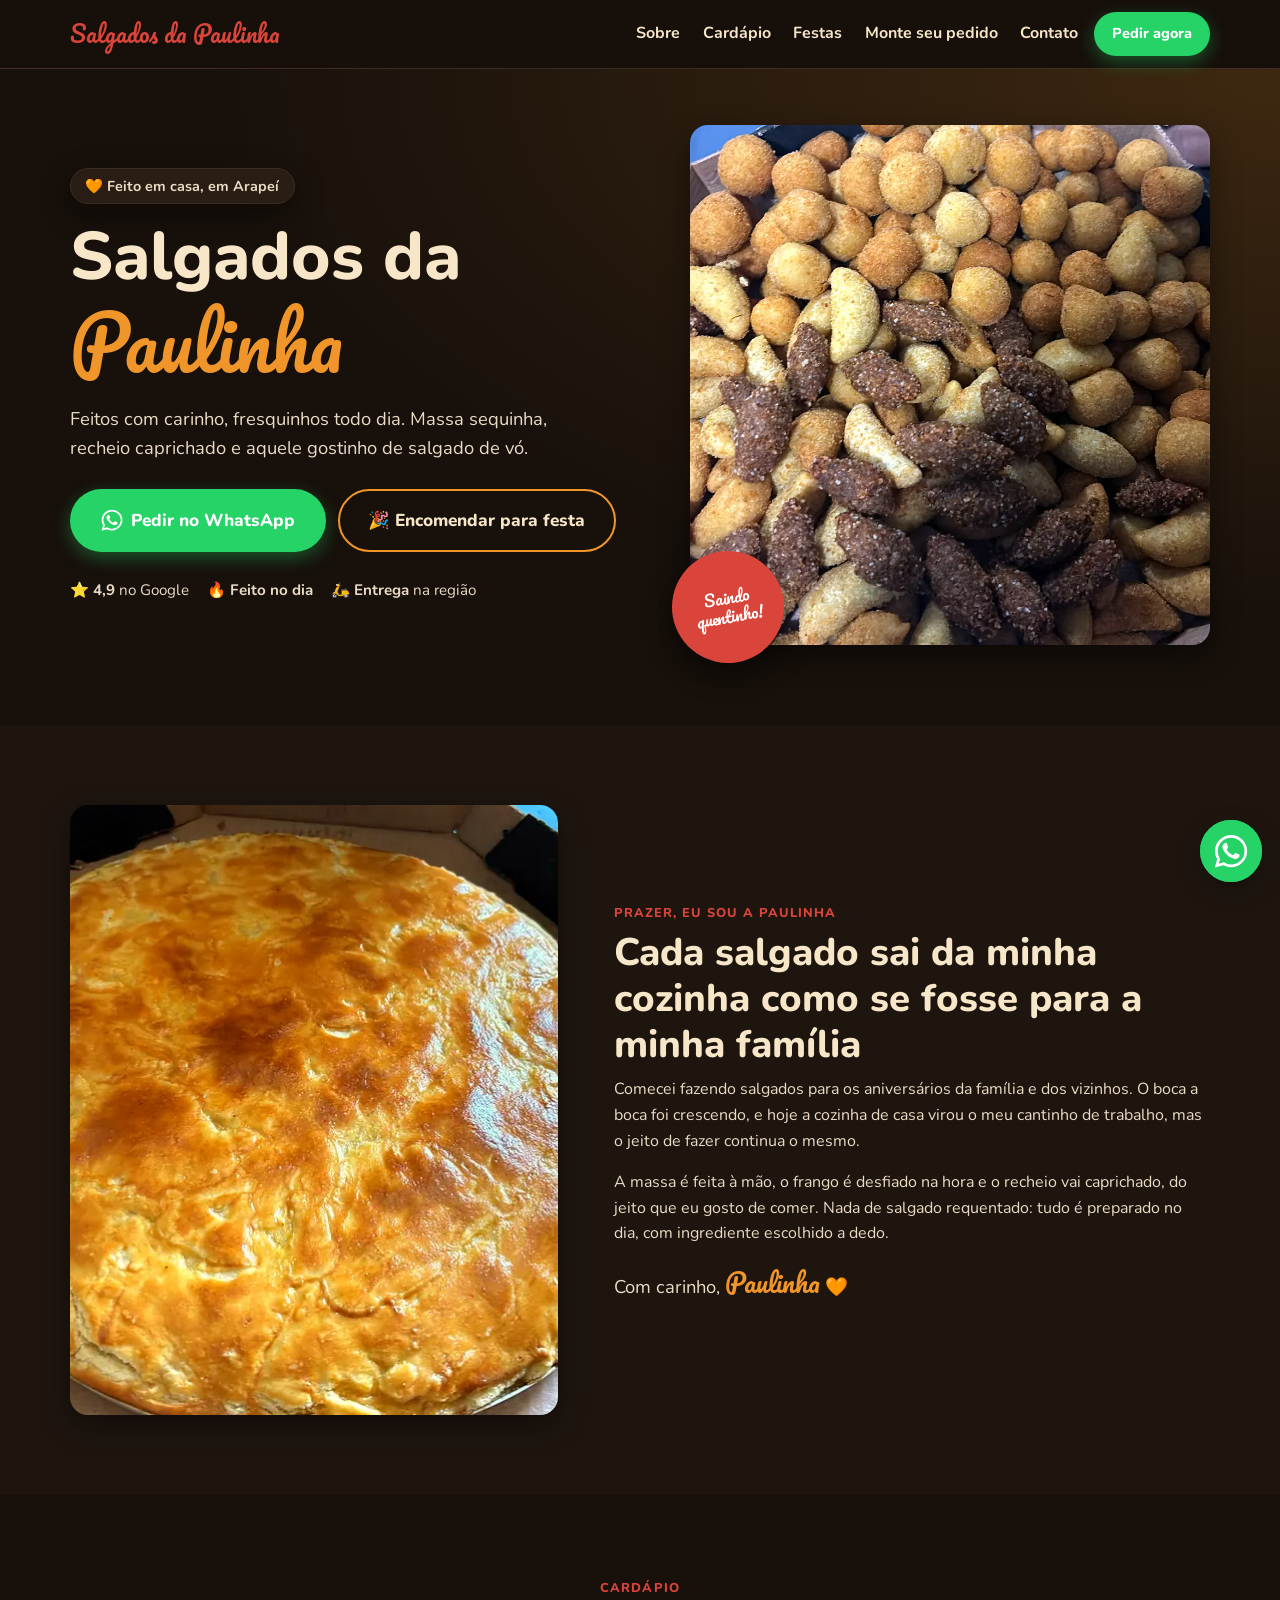
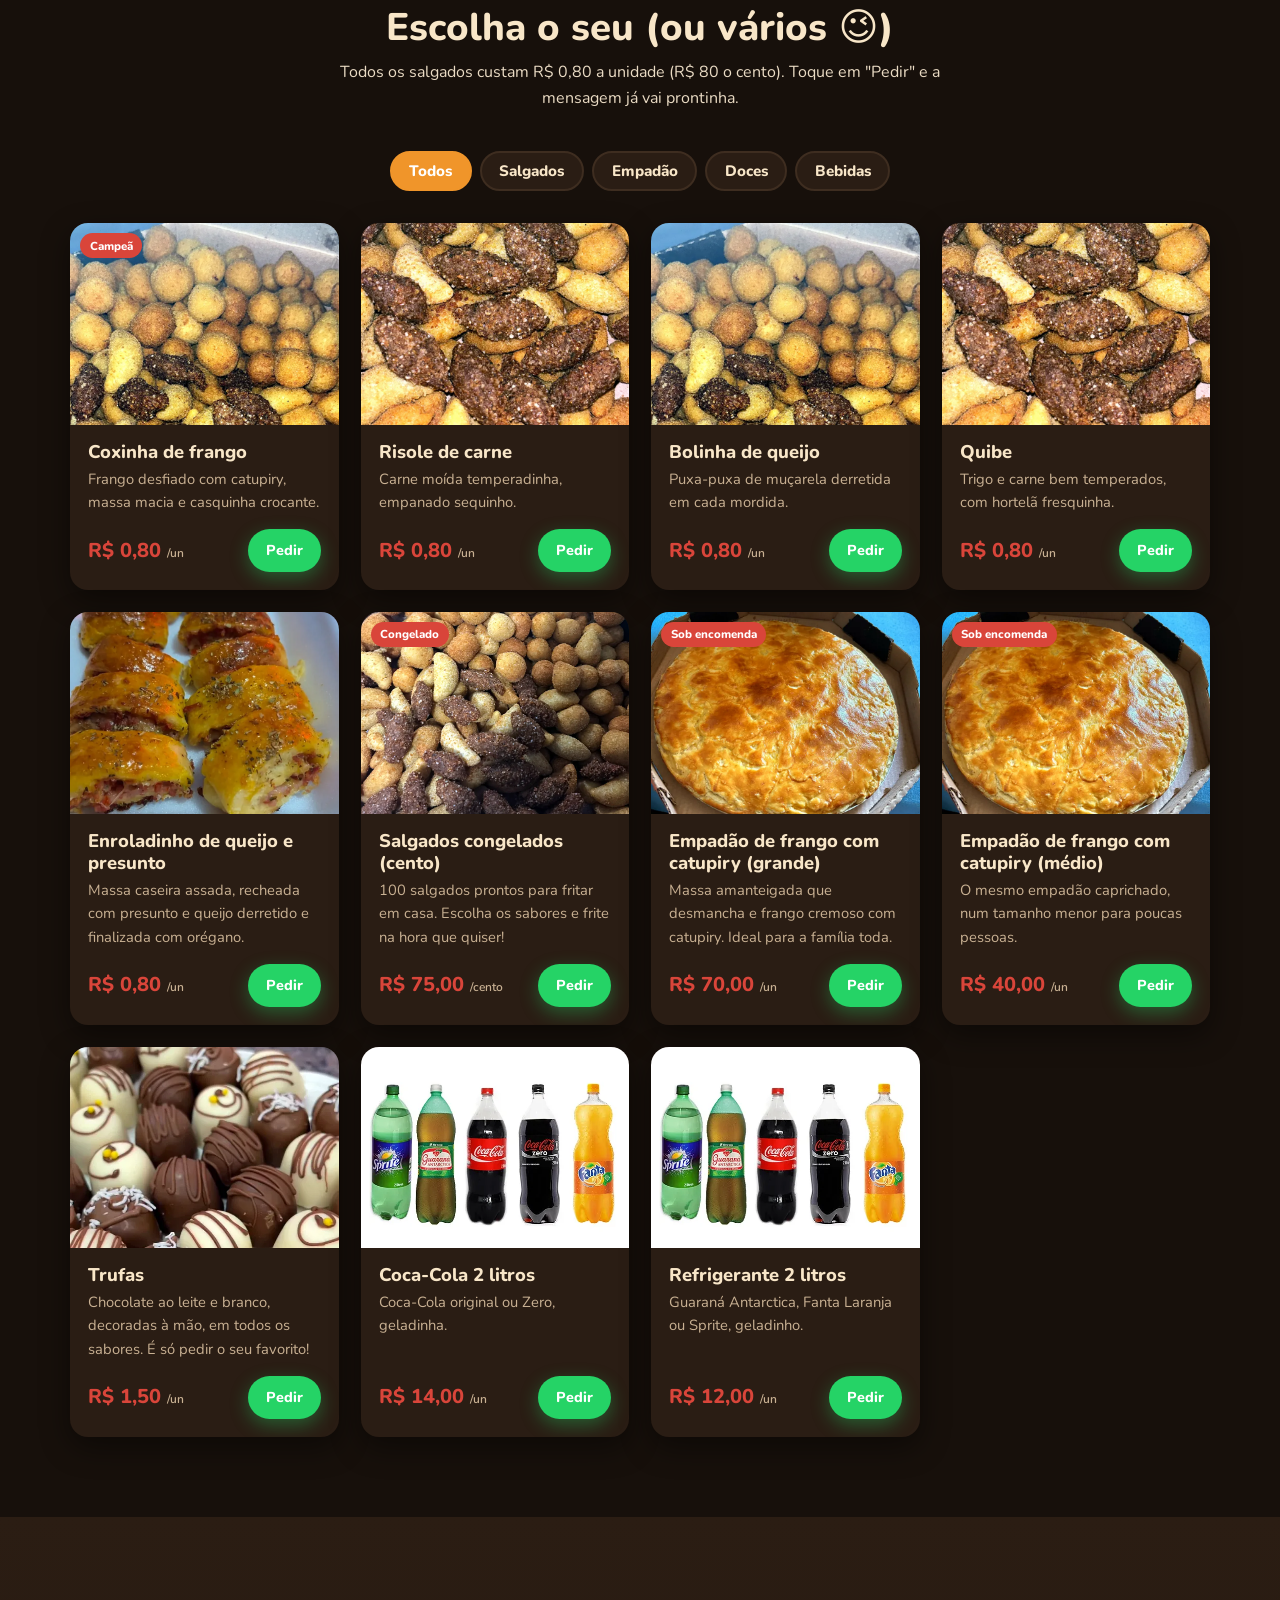
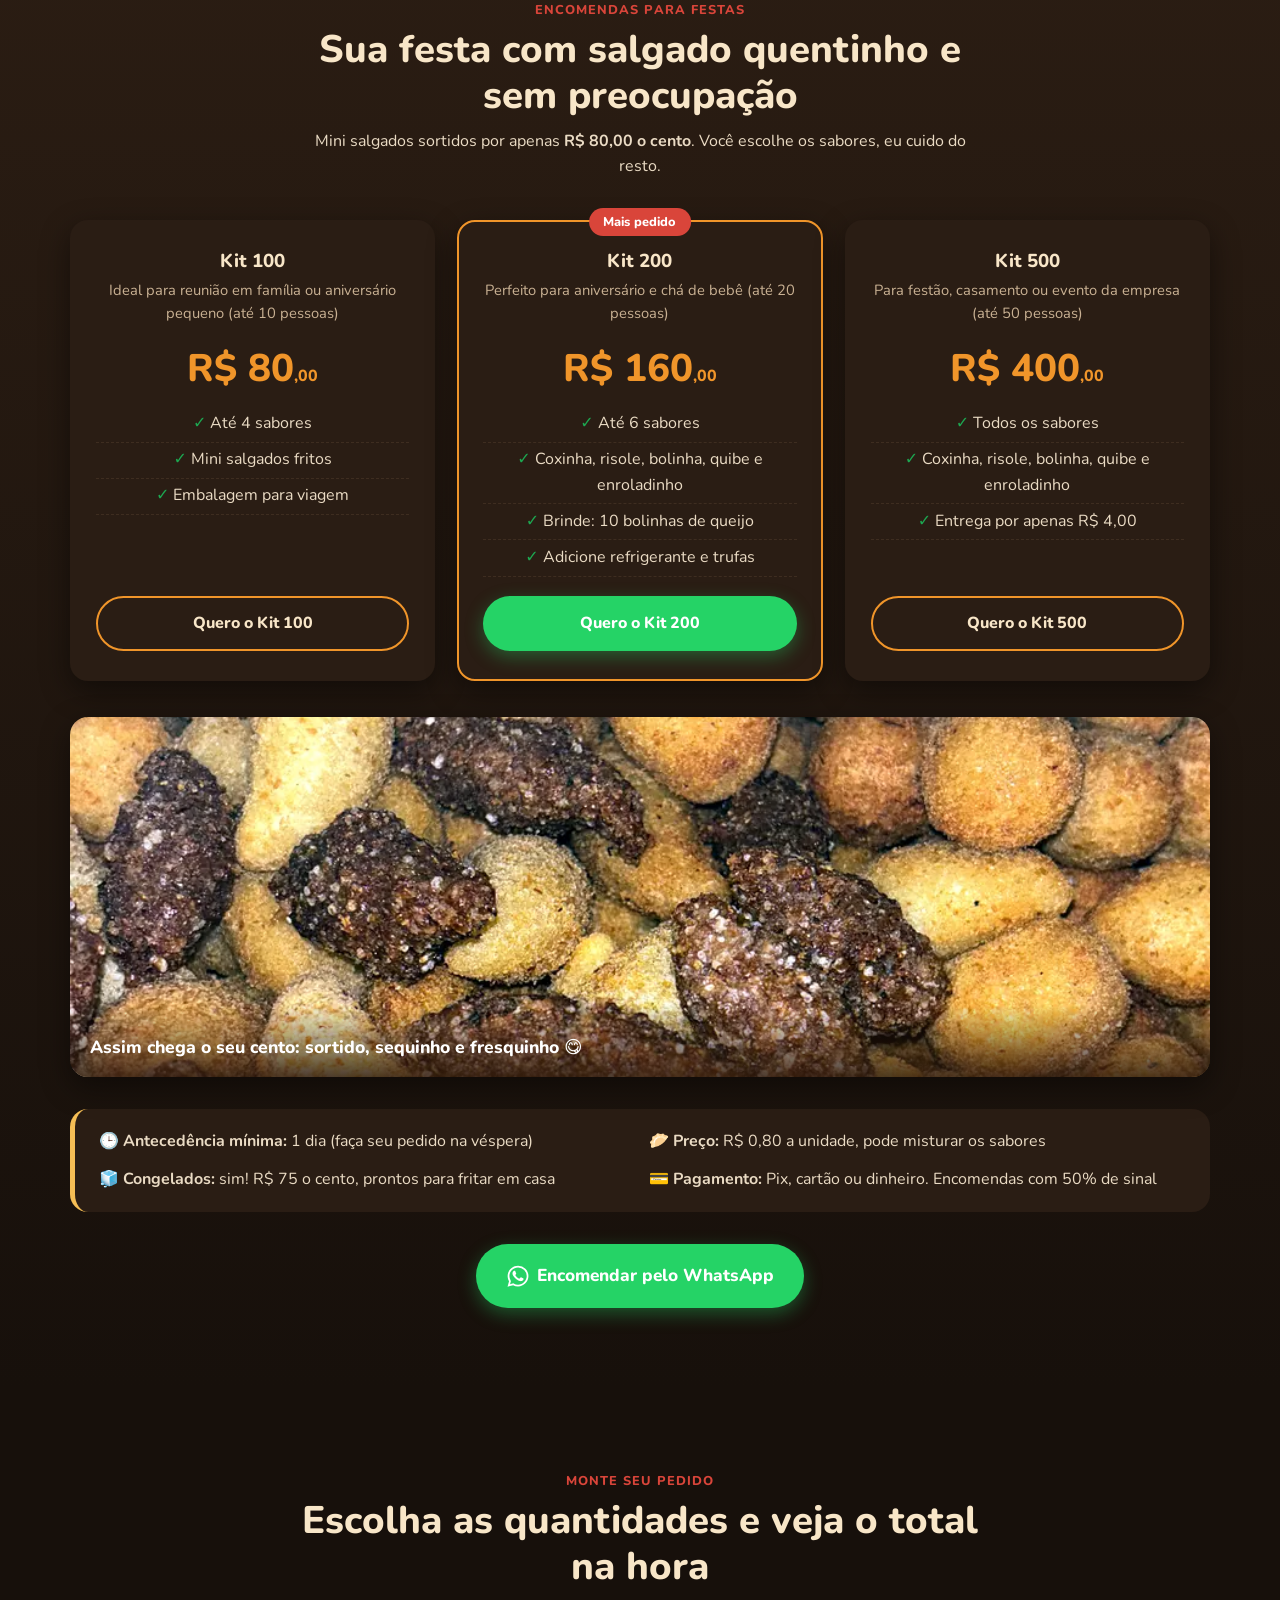
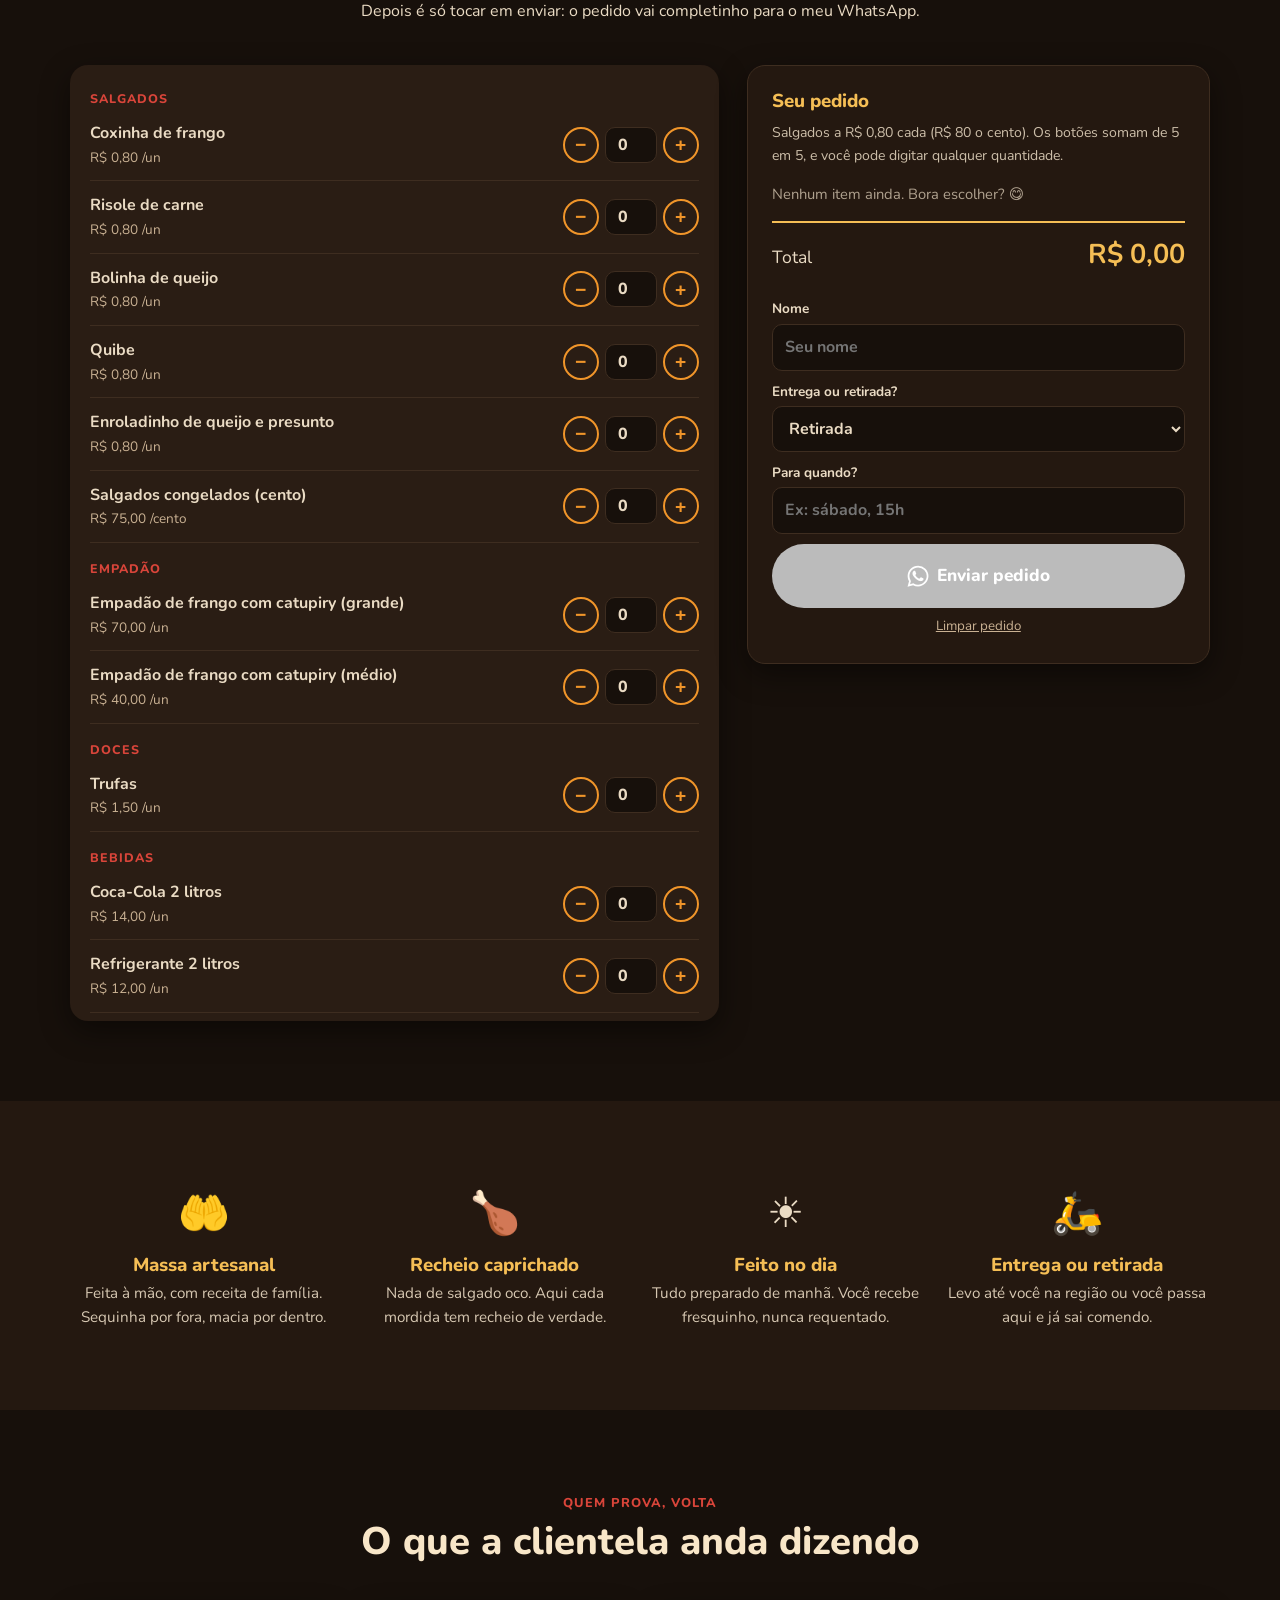
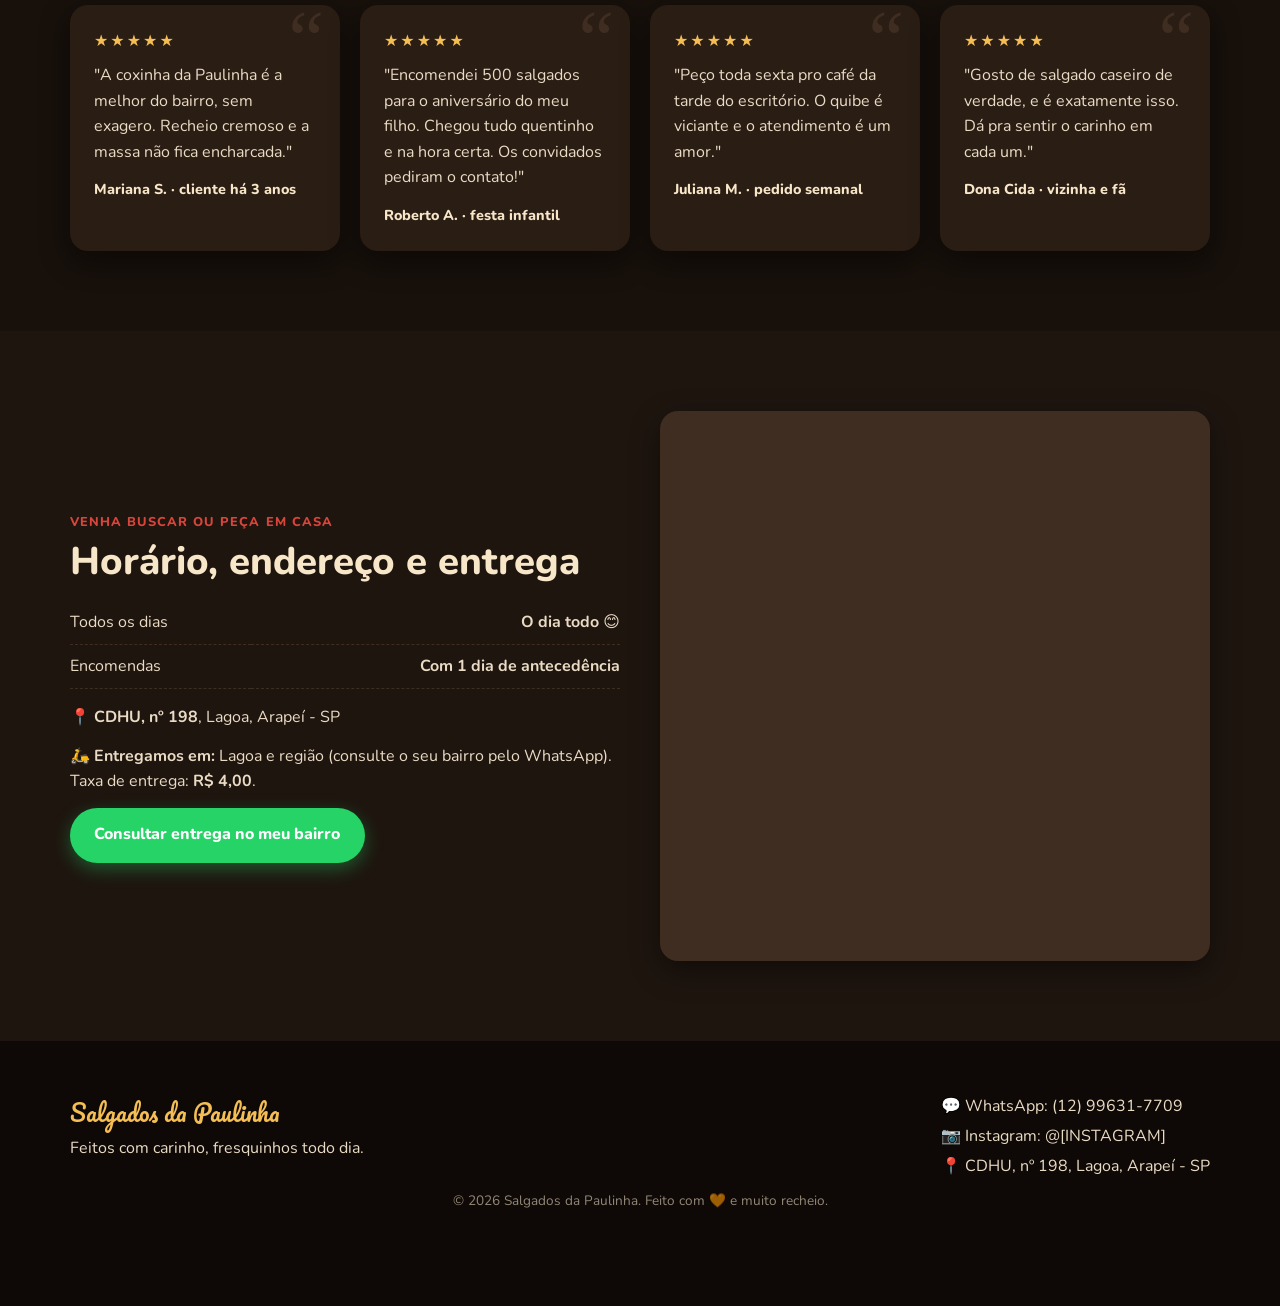
==== commit ee42b315: "Salgados congelados a R$ 75 o cento Co-Authored-By: Claude Opus 5.5 <noreply@anthropic.com> Claude-S" ====
--- a/salgados-paulinha/index.html
+++ b/salgados-paulinha/index.html
@@ -126,7 +126,7 @@
     <div class="festas__info reveal">
       <div>🕒 <strong>Antecedência mínima:</strong> 1 dia (faça seu pedido na véspera)</div>
       <div>🥟 <strong>Preço:</strong> R$ 0,80 a unidade, pode misturar os sabores</div>
-      <div>🧊 <strong>Congelados:</strong> sim! Salgados congelados prontos para fritar em casa</div>
+      <div>🧊 <strong>Congelados:</strong> sim! R$ 75 o cento, prontos para fritar em casa</div>
       <div>💳 <strong>Pagamento:</strong> Pix, cartão ou dinheiro. Encomendas com 50% de sinal</div>
     </div>
     <div class="centro reveal">
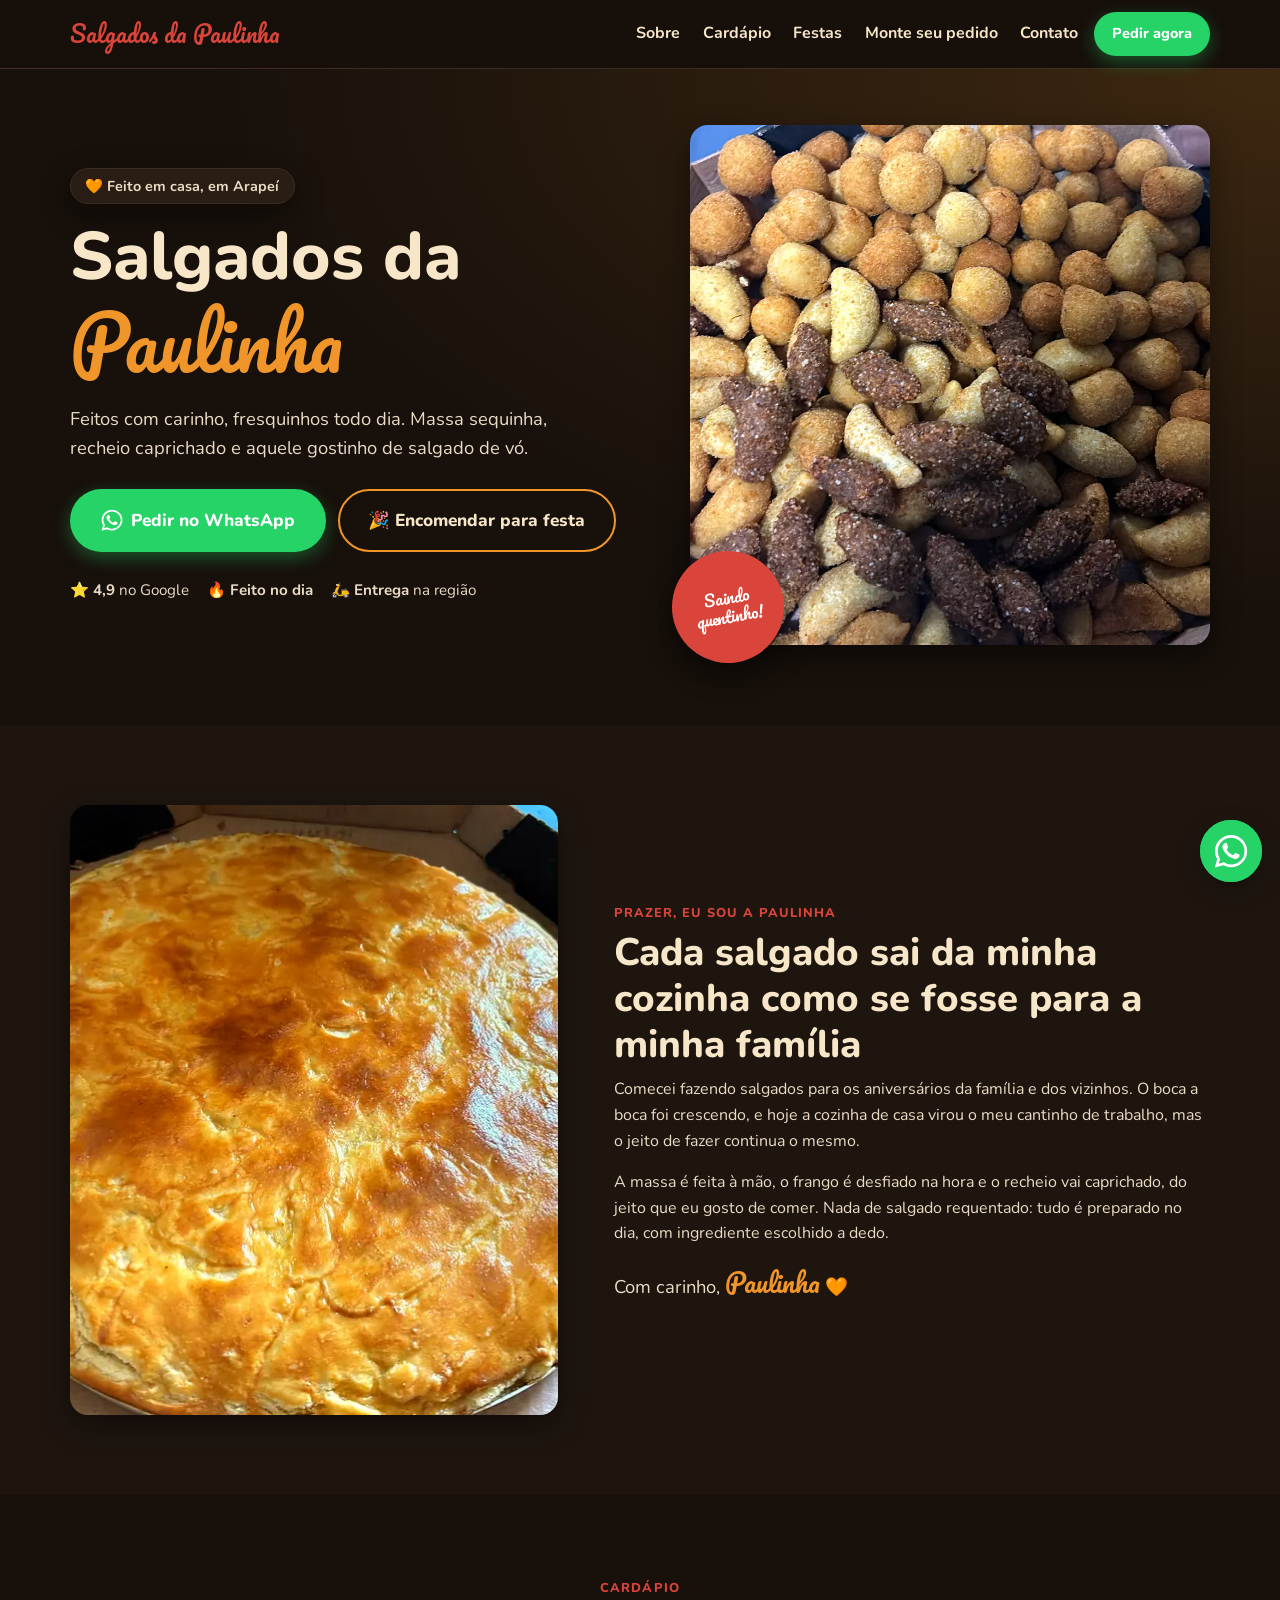
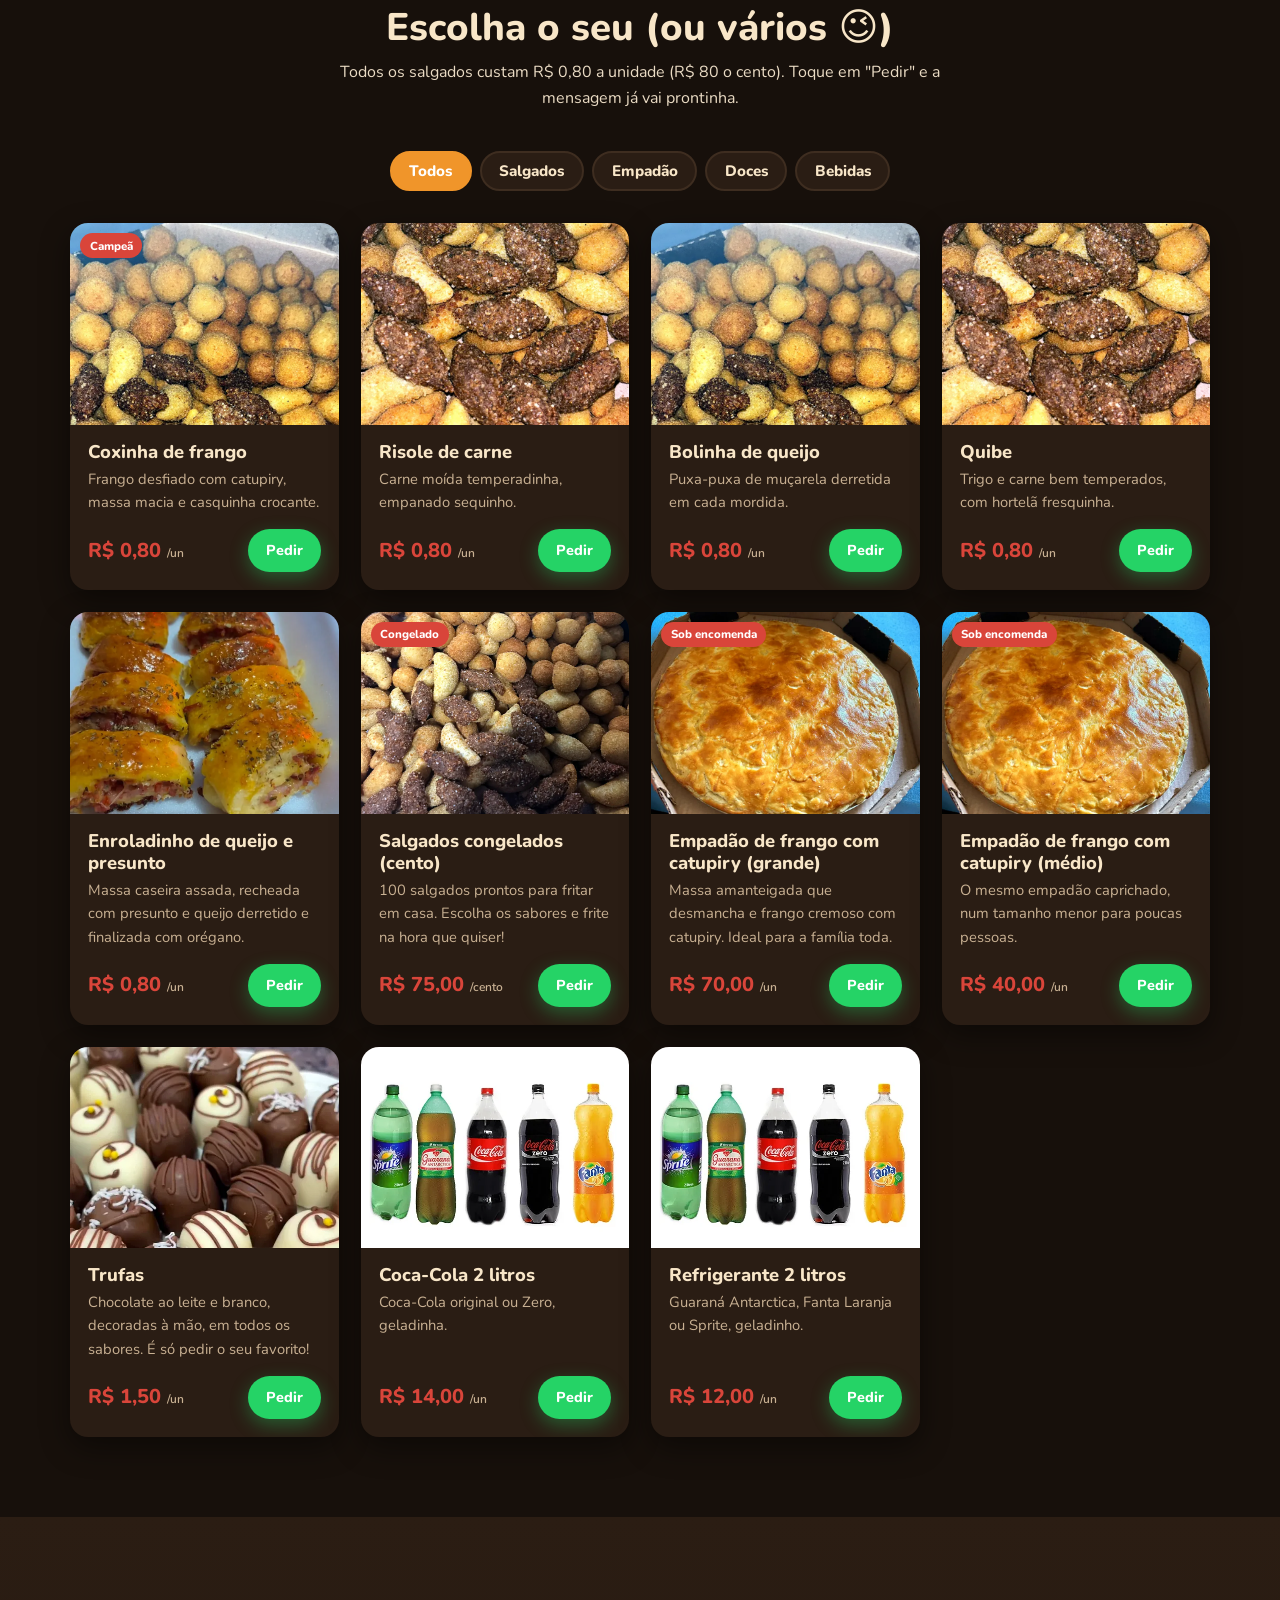
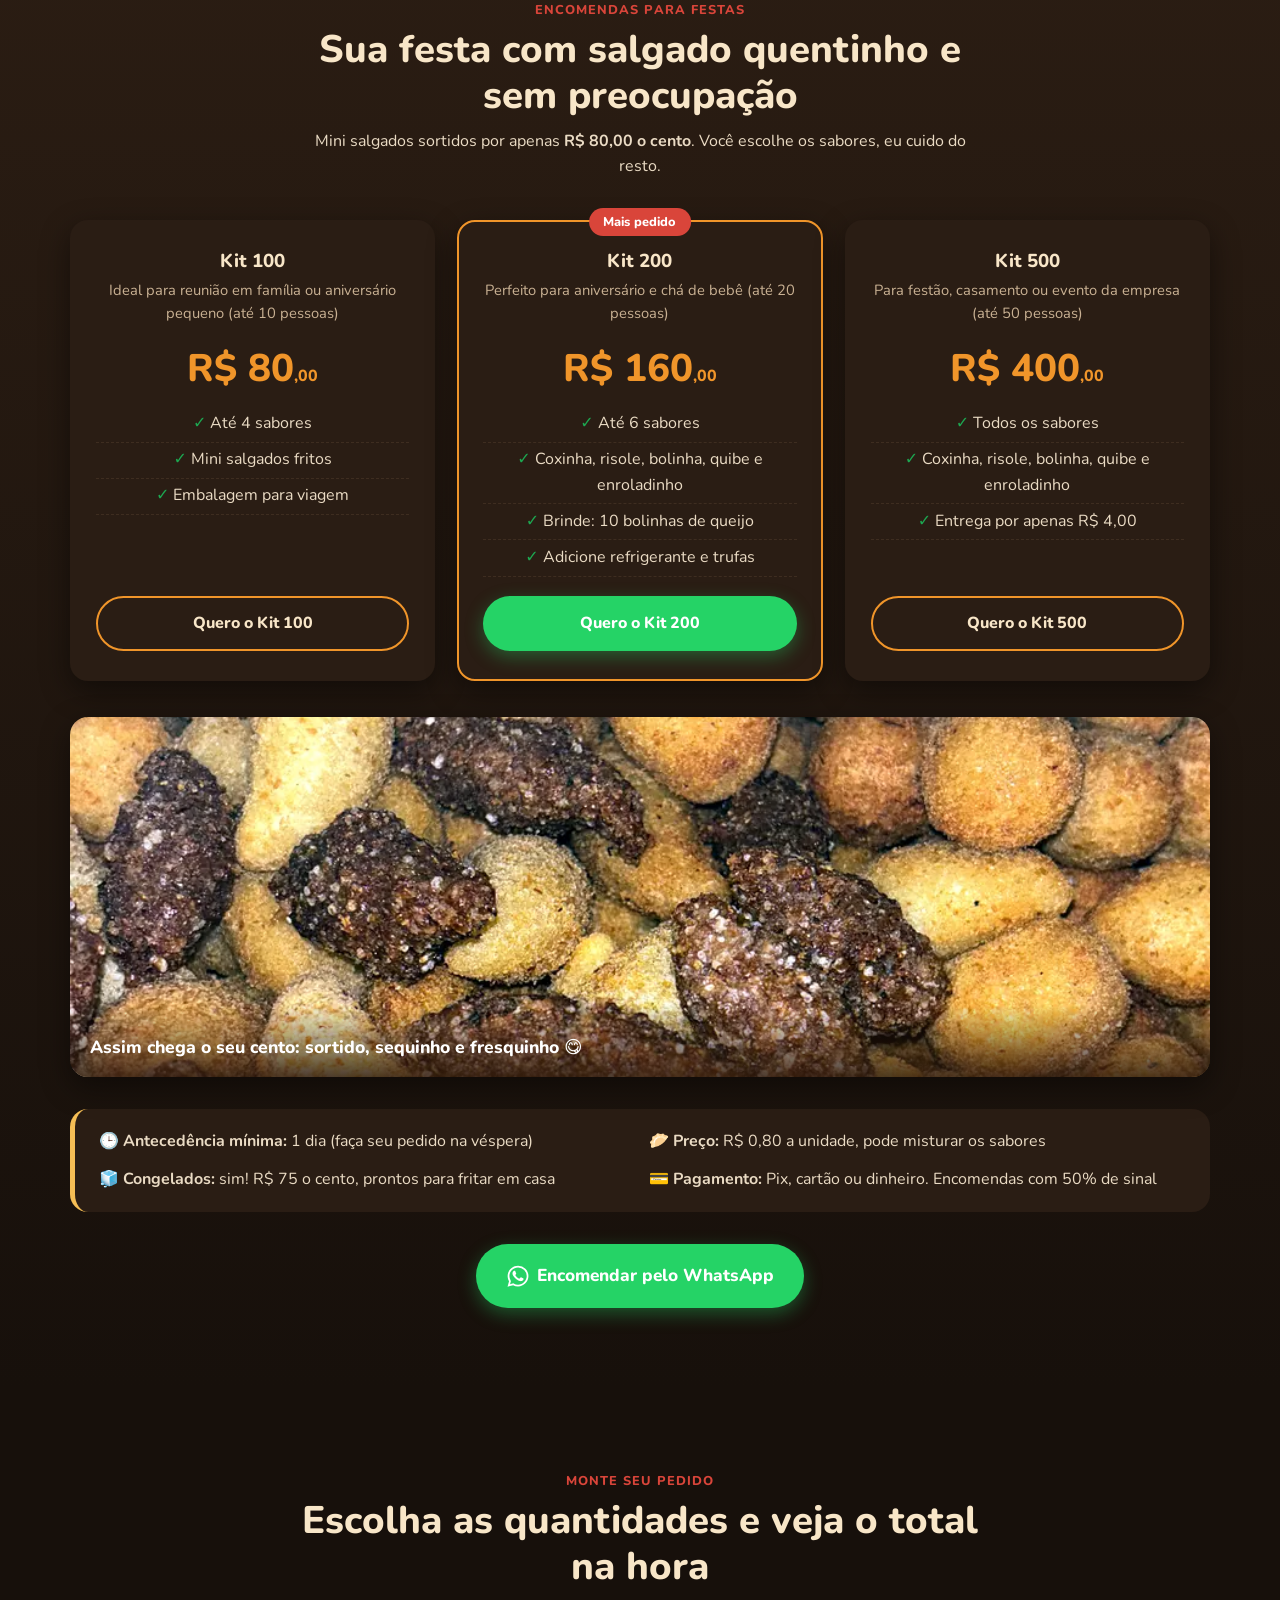
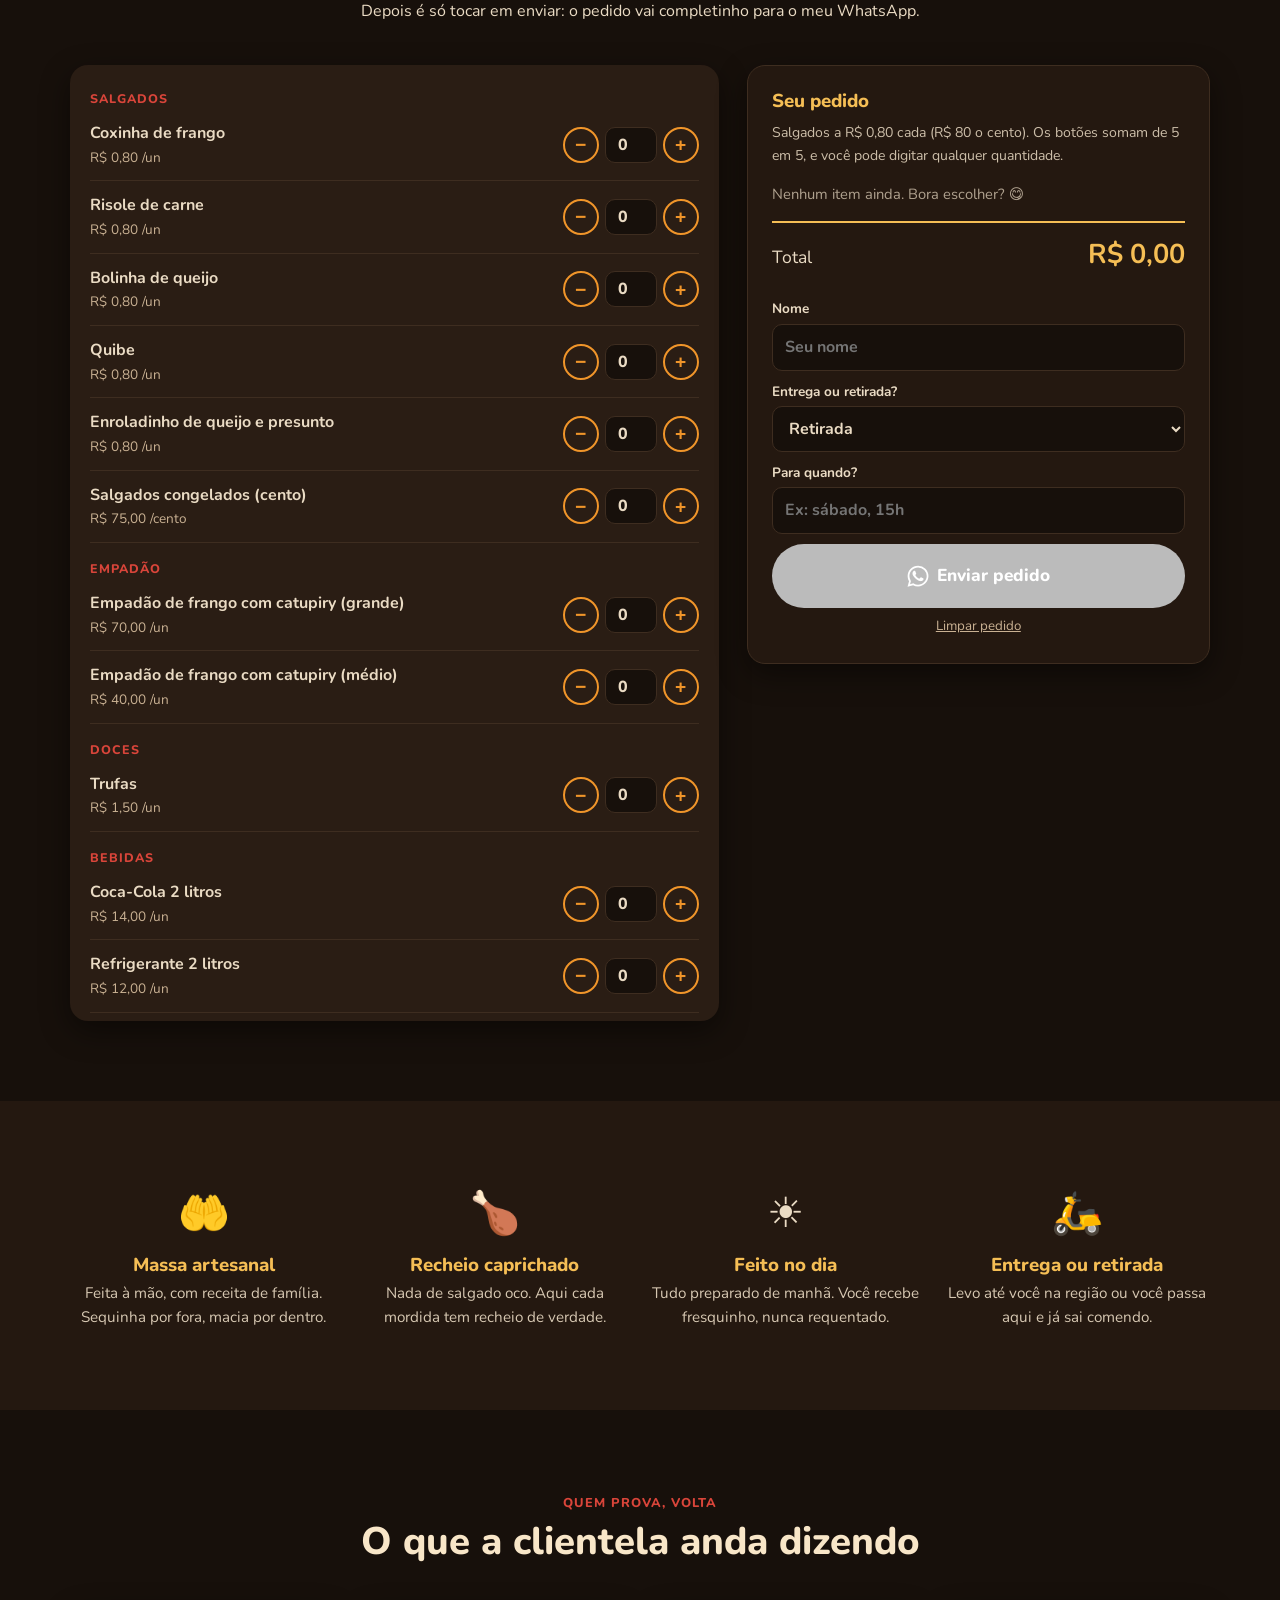
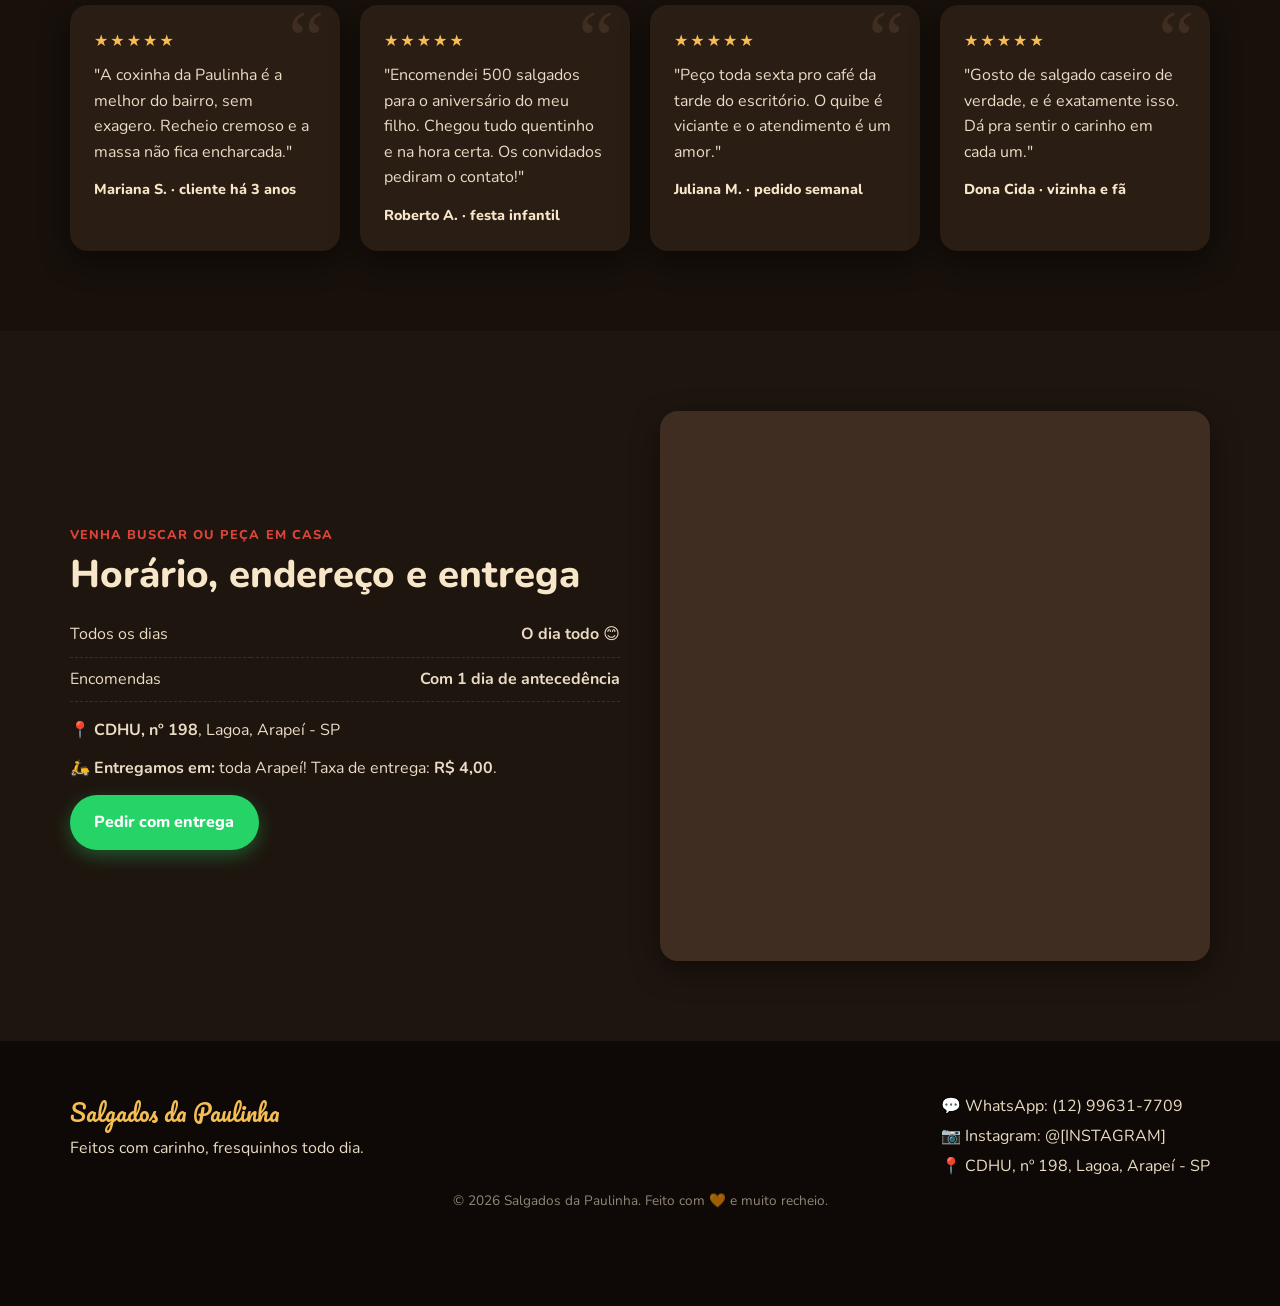
==== commit f20d92e9: "Entrega em toda Arapeí Co-Authored-By: Claude Opus 5.5 <noreply@anthropic.com> Claude-Session: https" ====
--- a/salgados-paulinha/index.html
+++ b/salgados-paulinha/index.html
@@ -200,8 +200,8 @@
         <tr><td>Encomendas</td><td>Com 1 dia de antecedência</td></tr>
       </table>
       <p>📍 <strong>CDHU, nº 198</strong>, Lagoa, Arapeí - SP</p>
-      <p>🛵 <strong>Entregamos em:</strong> Lagoa e região (consulte o seu bairro pelo WhatsApp). Taxa de entrega: <strong>R$ 4,00</strong>.</p>
-      <a class="btn btn--wpp" data-wpp="Oi Paulinha! Vocês entregam no meu bairro? Moro em: " href="#">Consultar entrega no meu bairro</a>
+      <p>🛵 <strong>Entregamos em:</strong> toda Arapeí! Taxa de entrega: <strong>R$ 4,00</strong>.</p>
+      <a class="btn btn--wpp" data-wpp="Oi Paulinha! Quero pedir com entrega 🛵 Meu endereço é: " href="#">Pedir com entrega</a>
     </div>
     <div class="mapa reveal">
       <iframe title="Mapa com a localização dos Salgados da Paulinha" loading="lazy" referrerpolicy="no-referrer-when-downgrade"
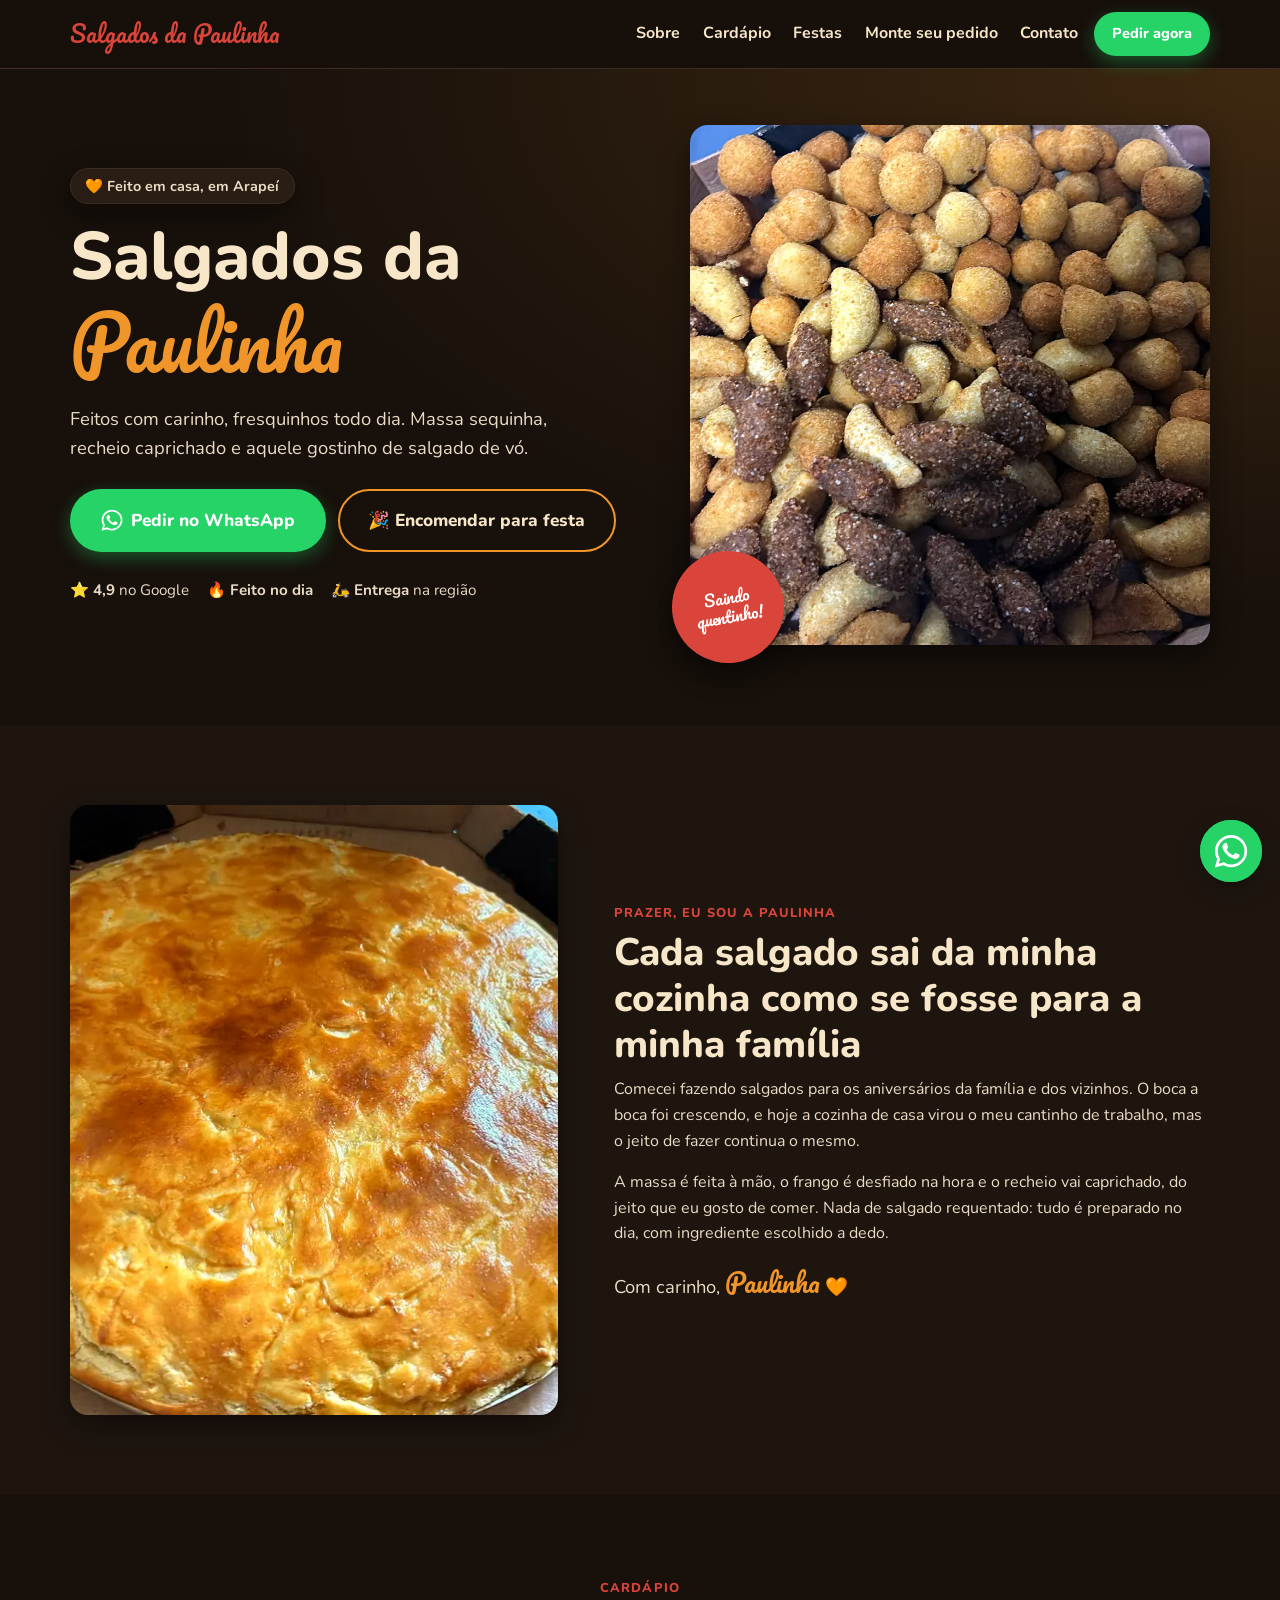
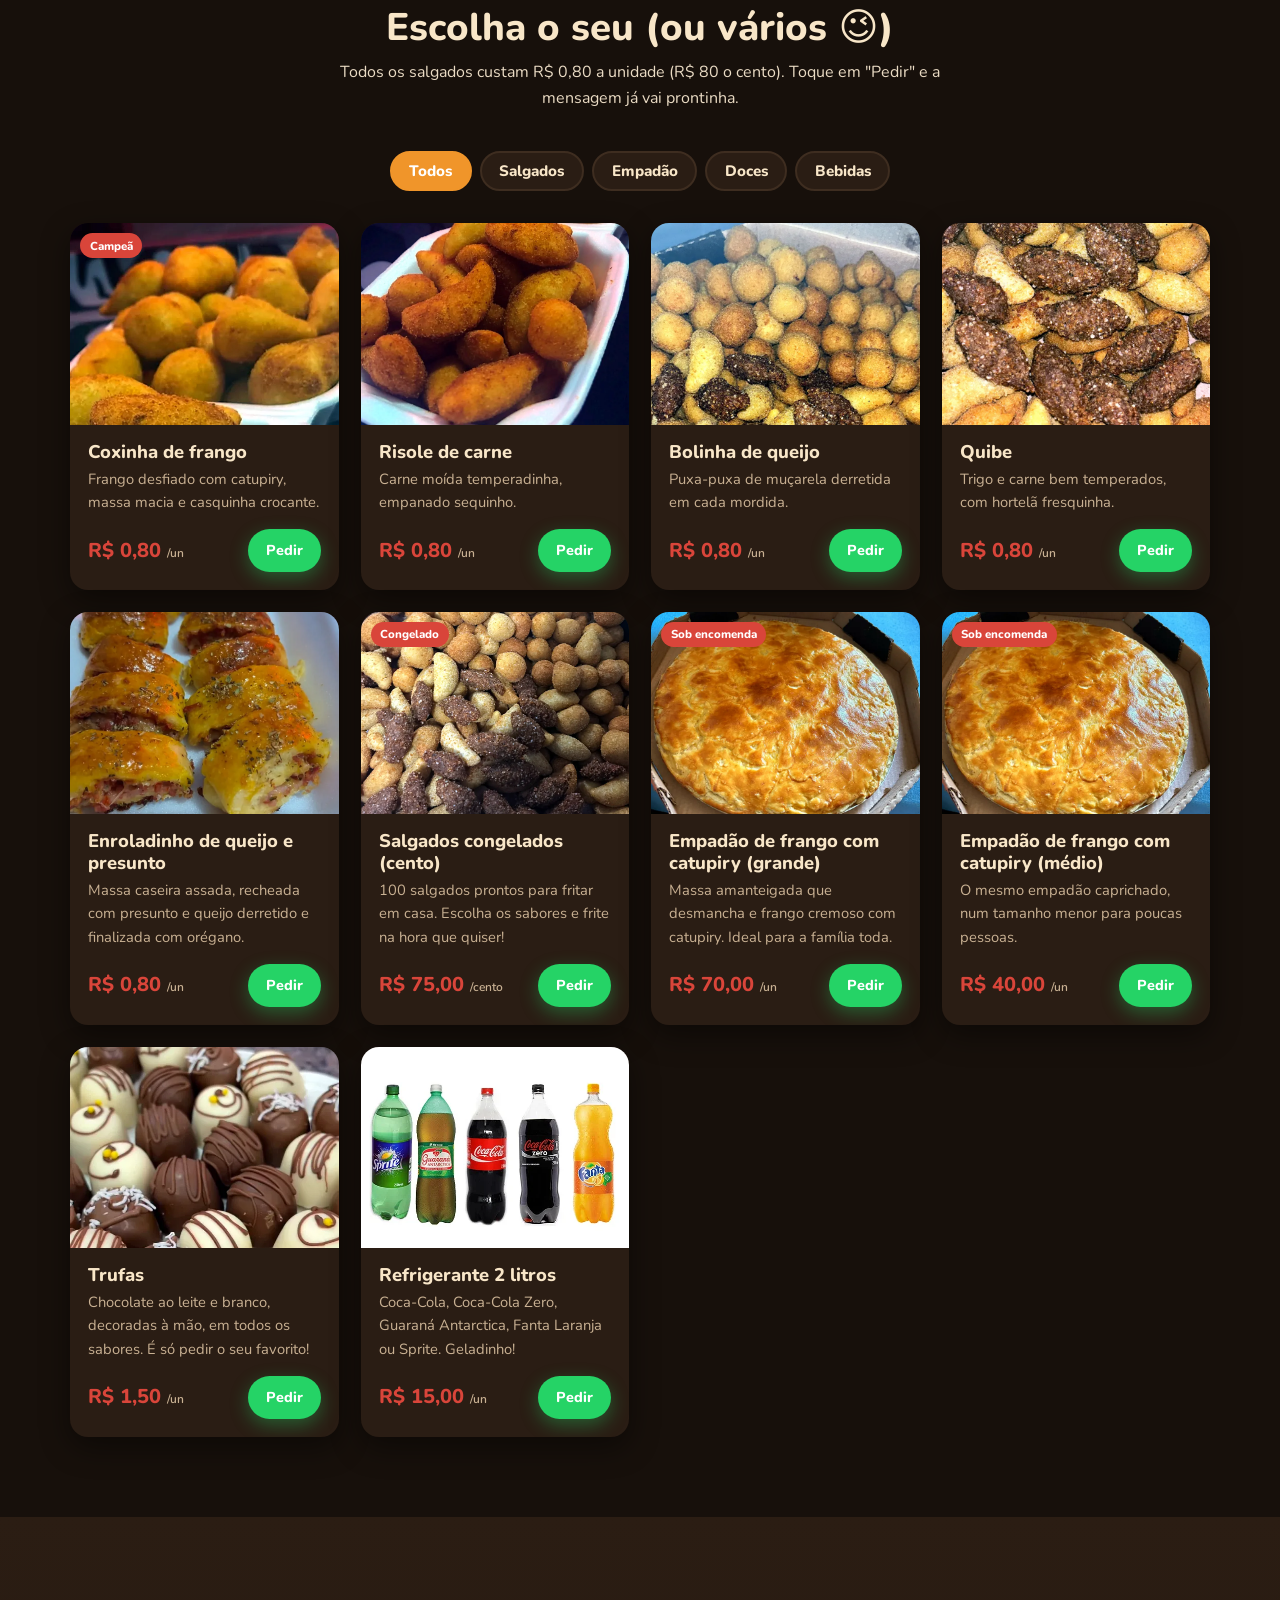
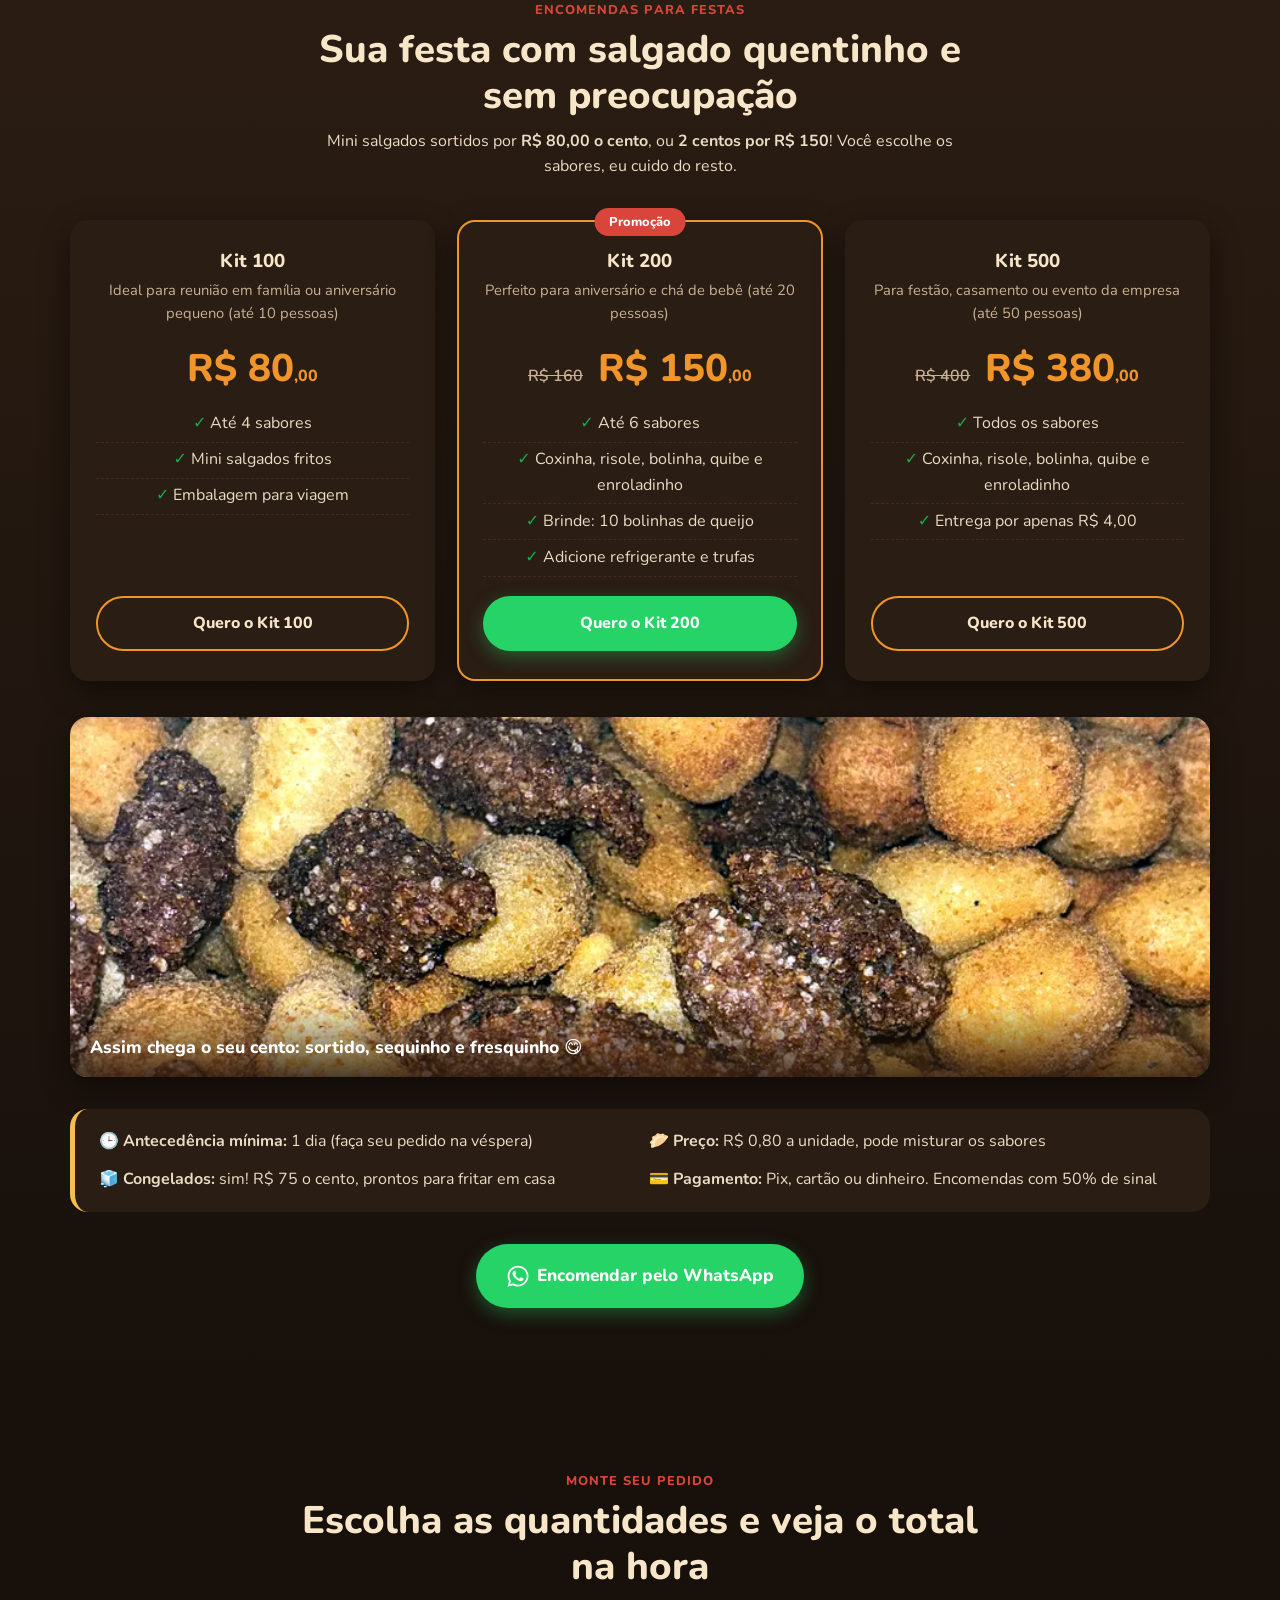
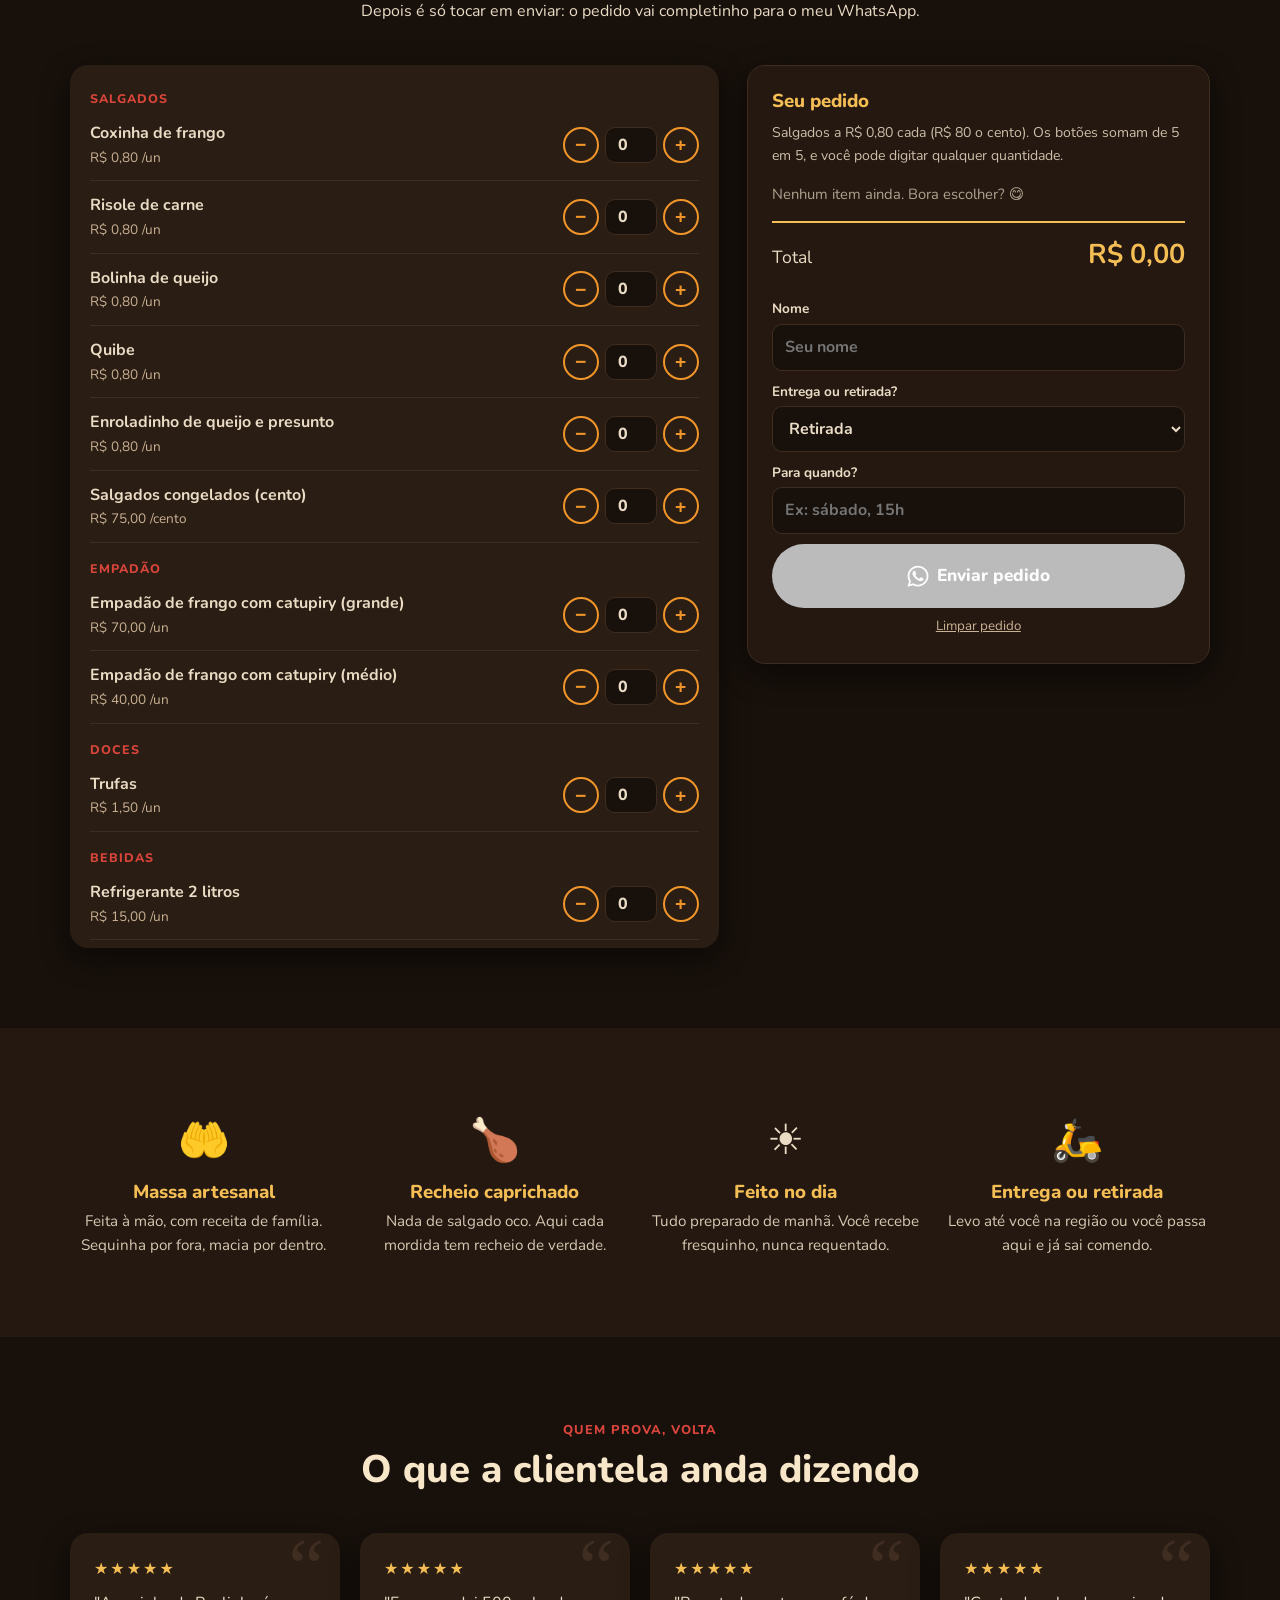
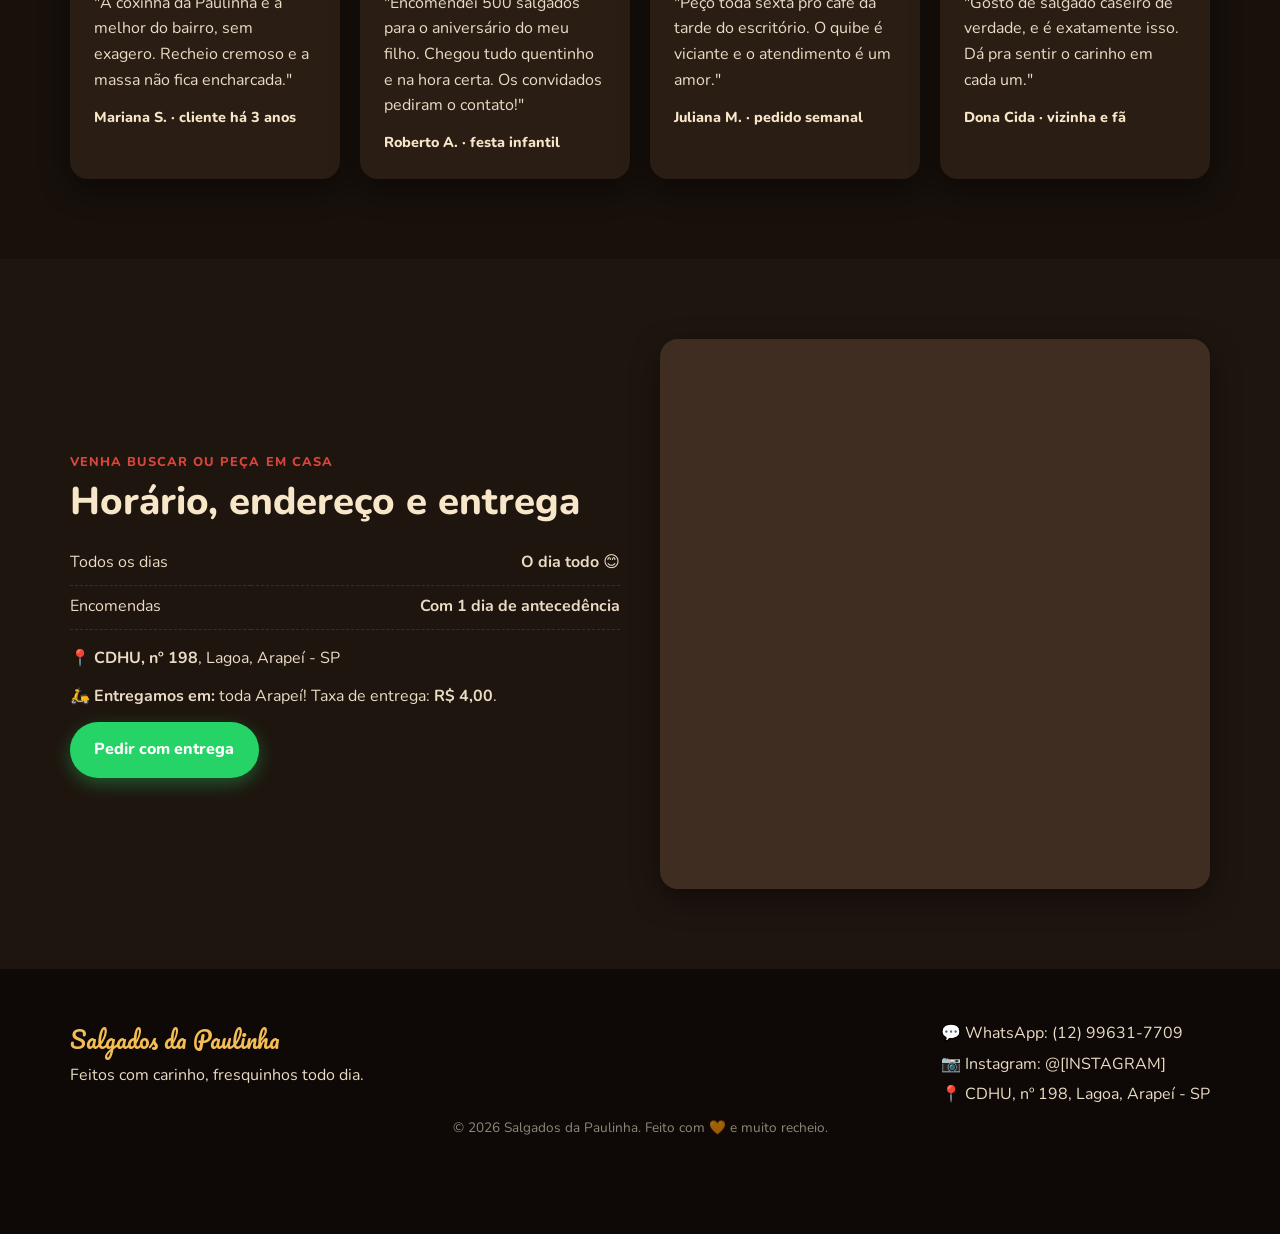
==== commit 68636899: "Promoção 2 centos por R$ 150 nos kits e na calculadora Co-Authored-By: Claude Opus 5.5 <noreply@anth" ====
--- a/salgados-paulinha/index.html
+++ b/salgados-paulinha/index.html
@@ -93,7 +93,7 @@
     <div class="secao__topo reveal">
       <span class="kicker">Encomendas para festas</span>
       <h2>Sua festa com salgado quentinho e sem preocupação</h2>
-      <p>Mini salgados sortidos por apenas <strong>R$ 80,00 o cento</strong>. Você escolhe os sabores, eu cuido do resto.</p>
+      <p>Mini salgados sortidos por <strong>R$ 80,00 o cento</strong>, ou <strong>2 centos por R$ 150</strong>! Você escolhe os sabores, eu cuido do resto.</p>
     </div>
     <div class="kits">
       <article class="kit reveal">
@@ -104,17 +104,17 @@
         <a class="btn btn--outline" data-wpp="Oi Paulinha! Quero encomendar o Kit 100 mini salgados para festa 🎉 Pode me passar as datas disponíveis?" href="#">Quero o Kit 100</a>
       </article>
       <article class="kit kit--destaque reveal">
-        <span class="kit__tag">Mais pedido</span>
+        <span class="kit__tag">Promoção</span>
         <h3>Kit 200</h3>
         <p class="kit__desc">Perfeito para aniversário e chá de bebê (até 20 pessoas)</p>
-        <p class="kit__preco">R$ 160<small>,00</small></p>
+        <p class="kit__preco"><s class="kit__de">R$ 160</s> R$ 150<small>,00</small></p>
         <ul><li>Até 6 sabores</li><li>Coxinha, risole, bolinha, quibe e enroladinho</li><li>Brinde: 10 bolinhas de queijo</li><li>Adicione refrigerante e trufas</li></ul>
         <a class="btn btn--wpp" data-wpp="Oi Paulinha! Quero encomendar o Kit 200 mini salgados para festa 🎉 Pode me passar as datas disponíveis?" href="#">Quero o Kit 200</a>
       </article>
       <article class="kit reveal">
         <h3>Kit 500</h3>
         <p class="kit__desc">Para festão, casamento ou evento da empresa (até 50 pessoas)</p>
-        <p class="kit__preco">R$ 400<small>,00</small></p>
+        <p class="kit__preco"><s class="kit__de">R$ 400</s> R$ 380<small>,00</small></p>
         <ul><li>Todos os sabores</li><li>Coxinha, risole, bolinha, quibe e enroladinho</li><li>Entrega por apenas R$ 4,00</li></ul>
         <a class="btn btn--outline" data-wpp="Oi Paulinha! Quero encomendar o Kit 500 mini salgados para festa 🎉 Pode me passar as datas disponíveis?" href="#">Quero o Kit 500</a>
       </article>
--- a/salgados-paulinha/style.css
+++ b/salgados-paulinha/style.css
@@ -206,3 +206,4 @@
 .card__foto img.contem{object-fit:contain;background:#fff;padding:8px}
 
 .calc__dica{font-size:.88rem;opacity:.85;margin-bottom:12px}
+.kit__de{font-size:1rem;color:var(--marrom-2);font-weight:600;margin-right:4px}
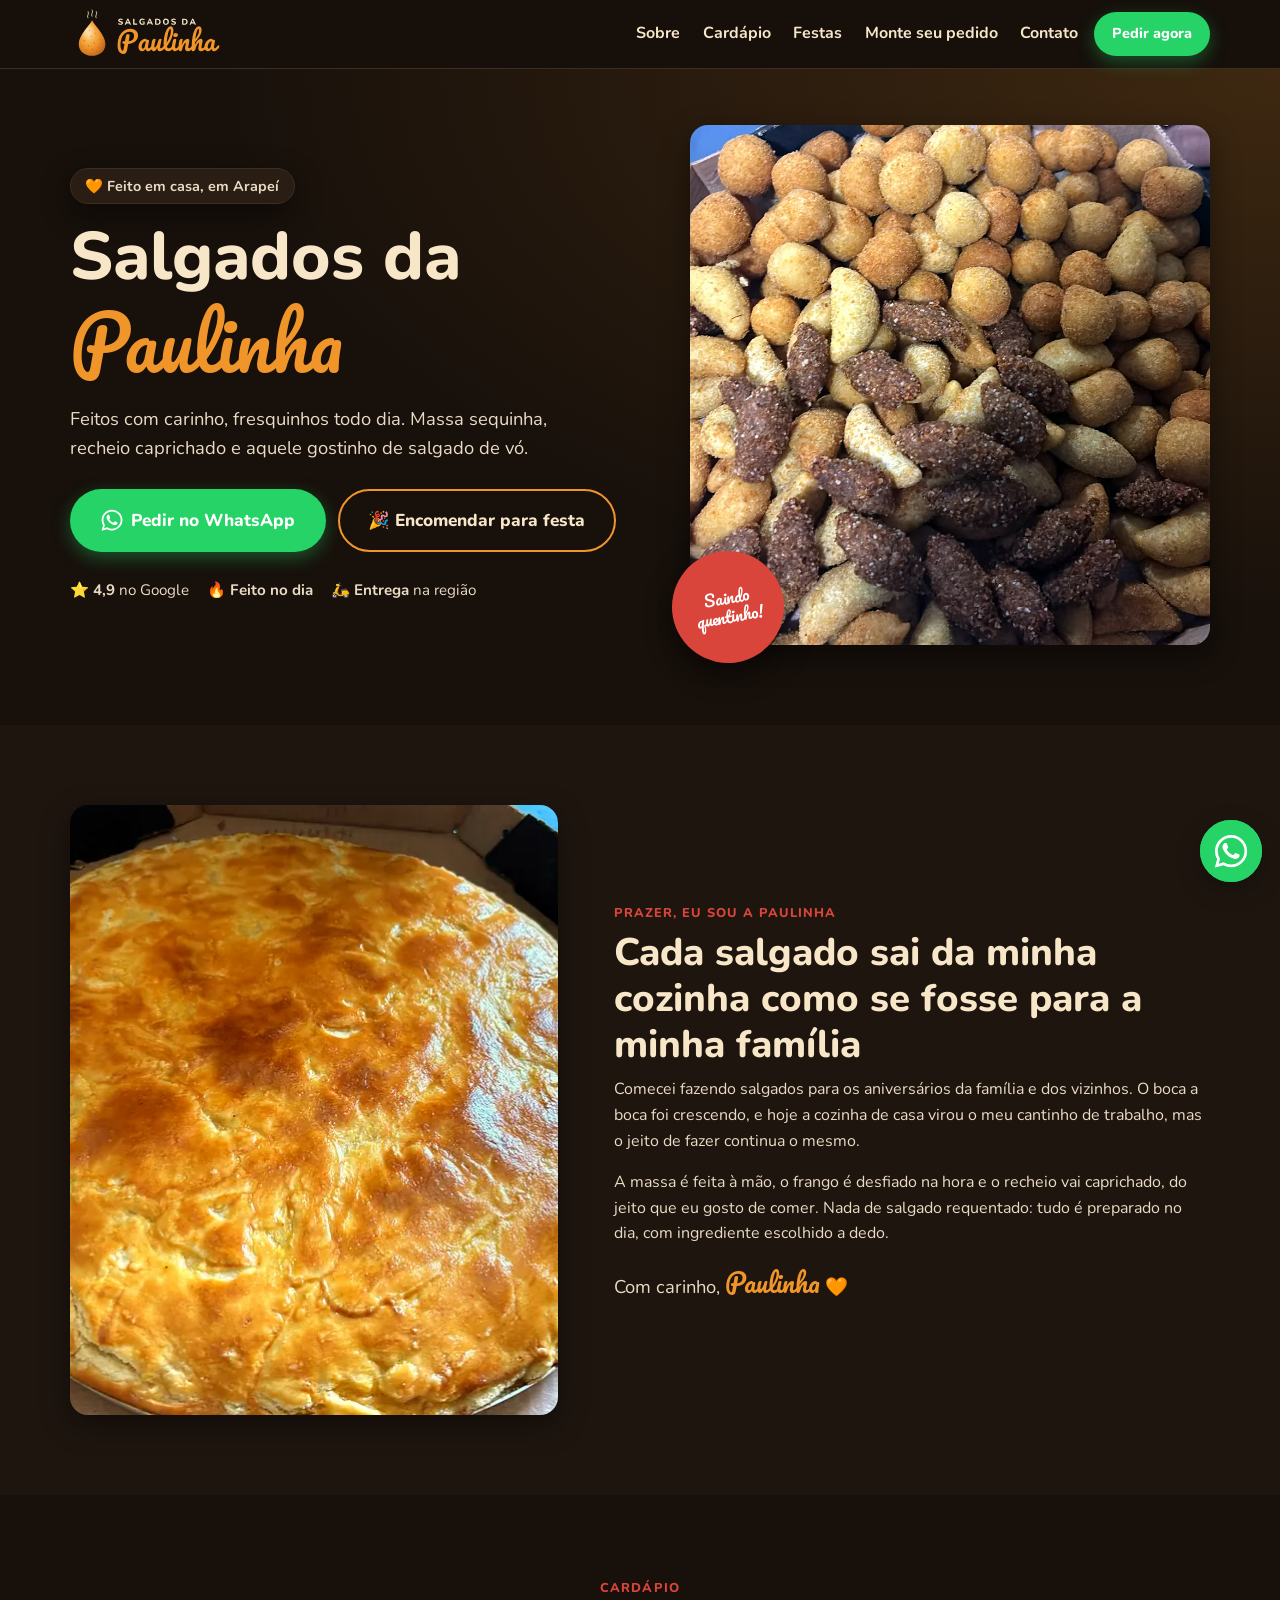
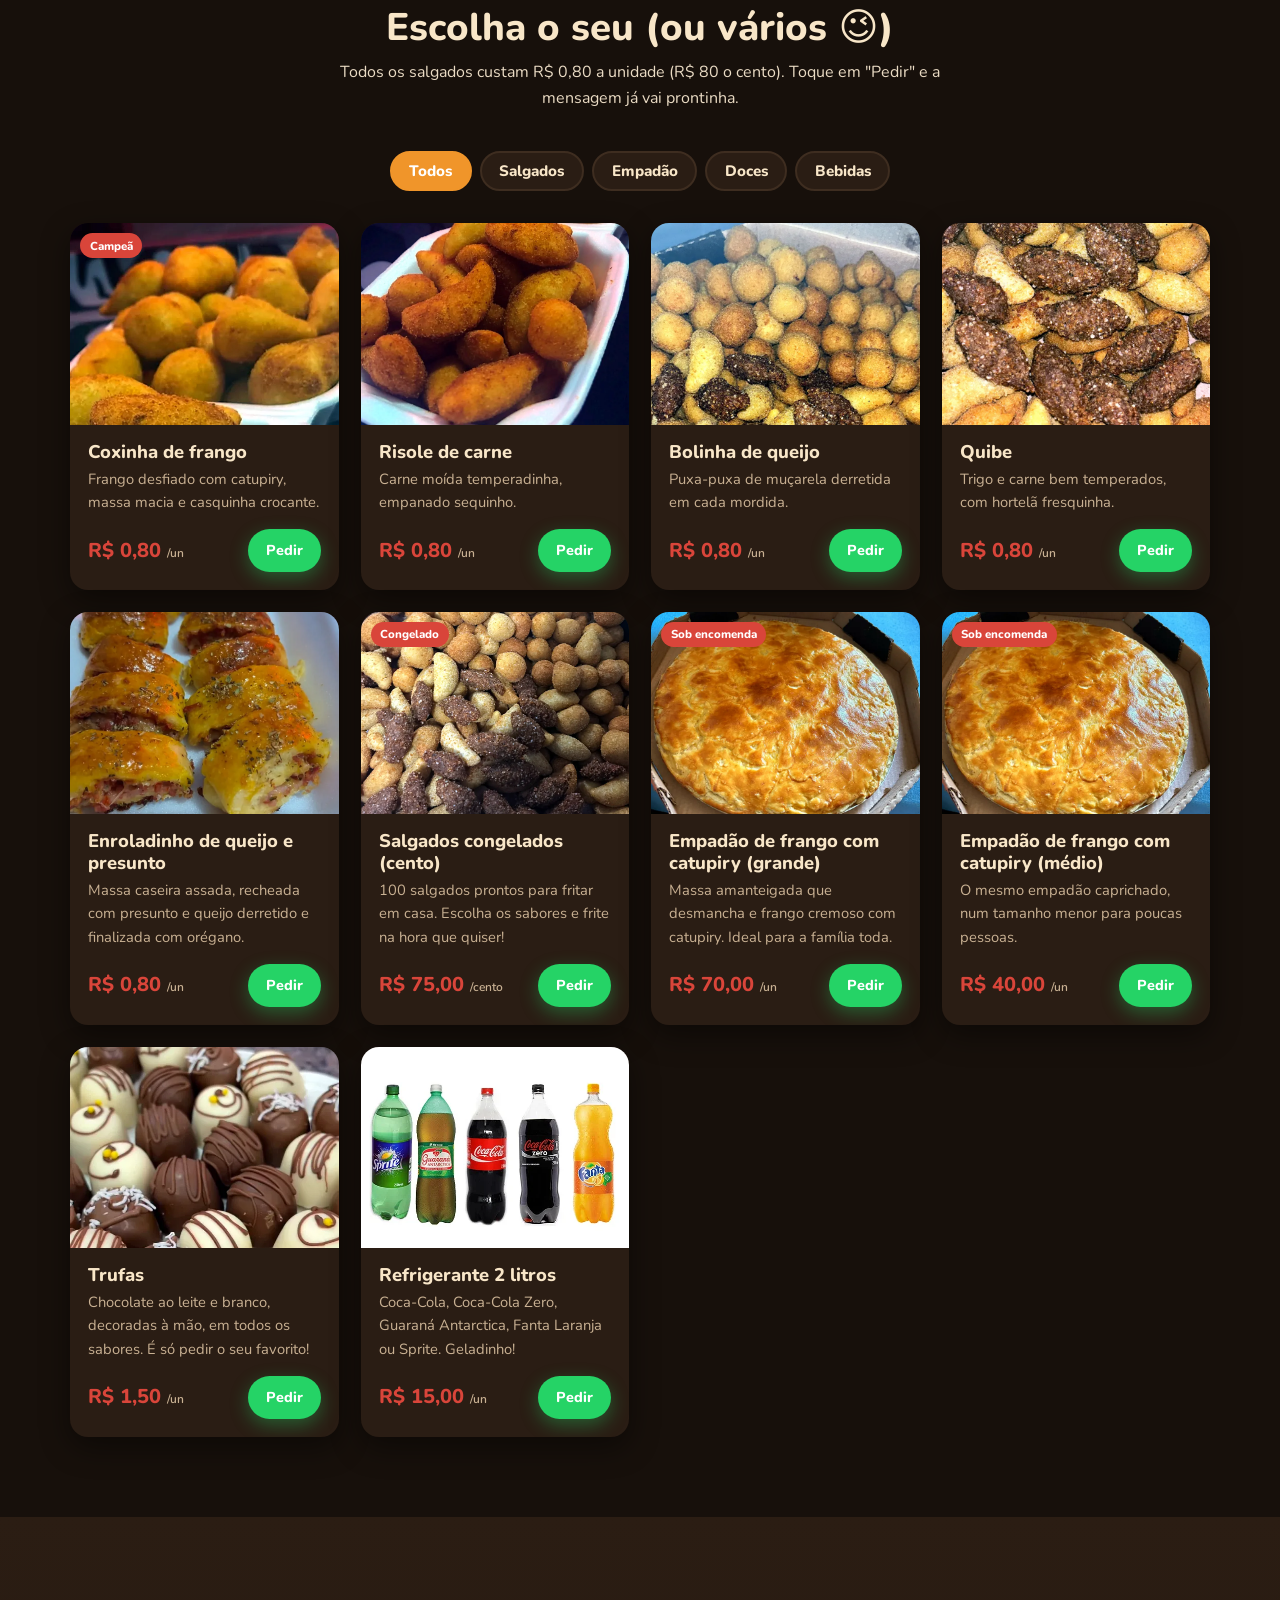
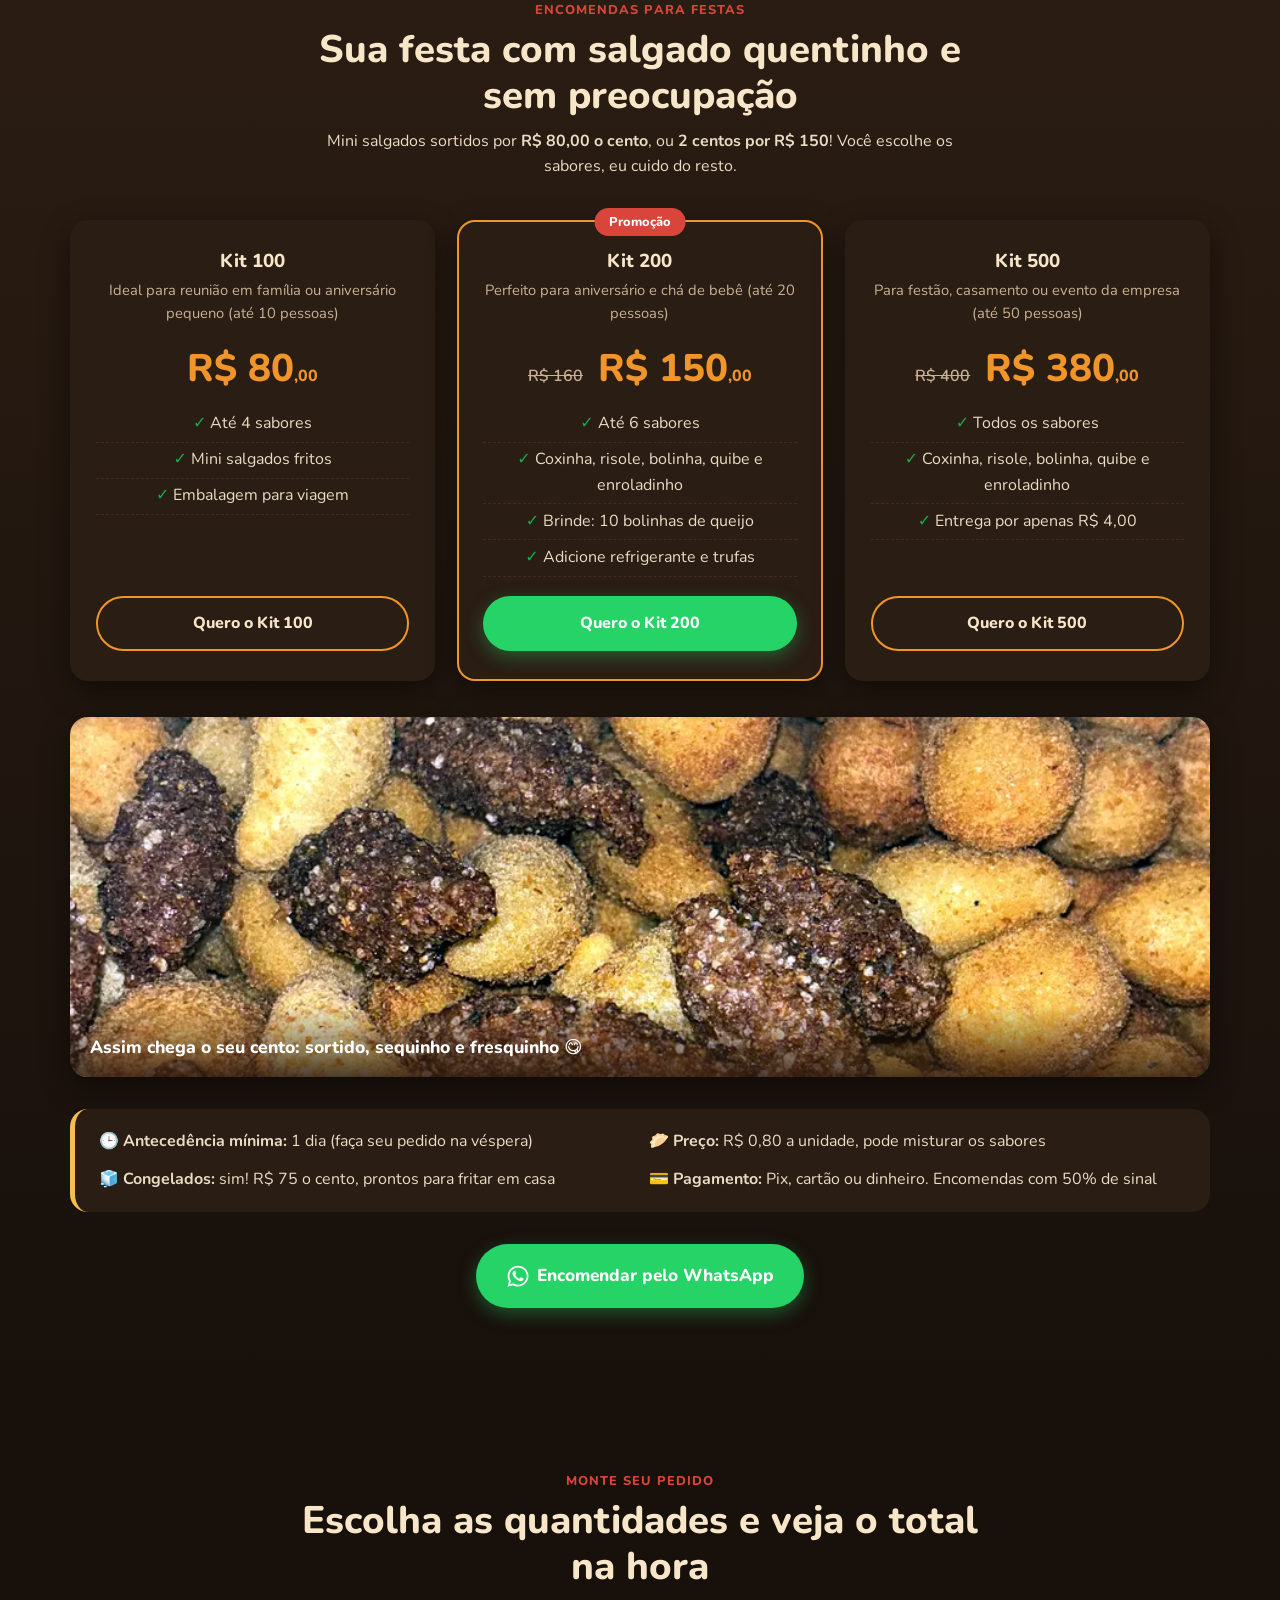
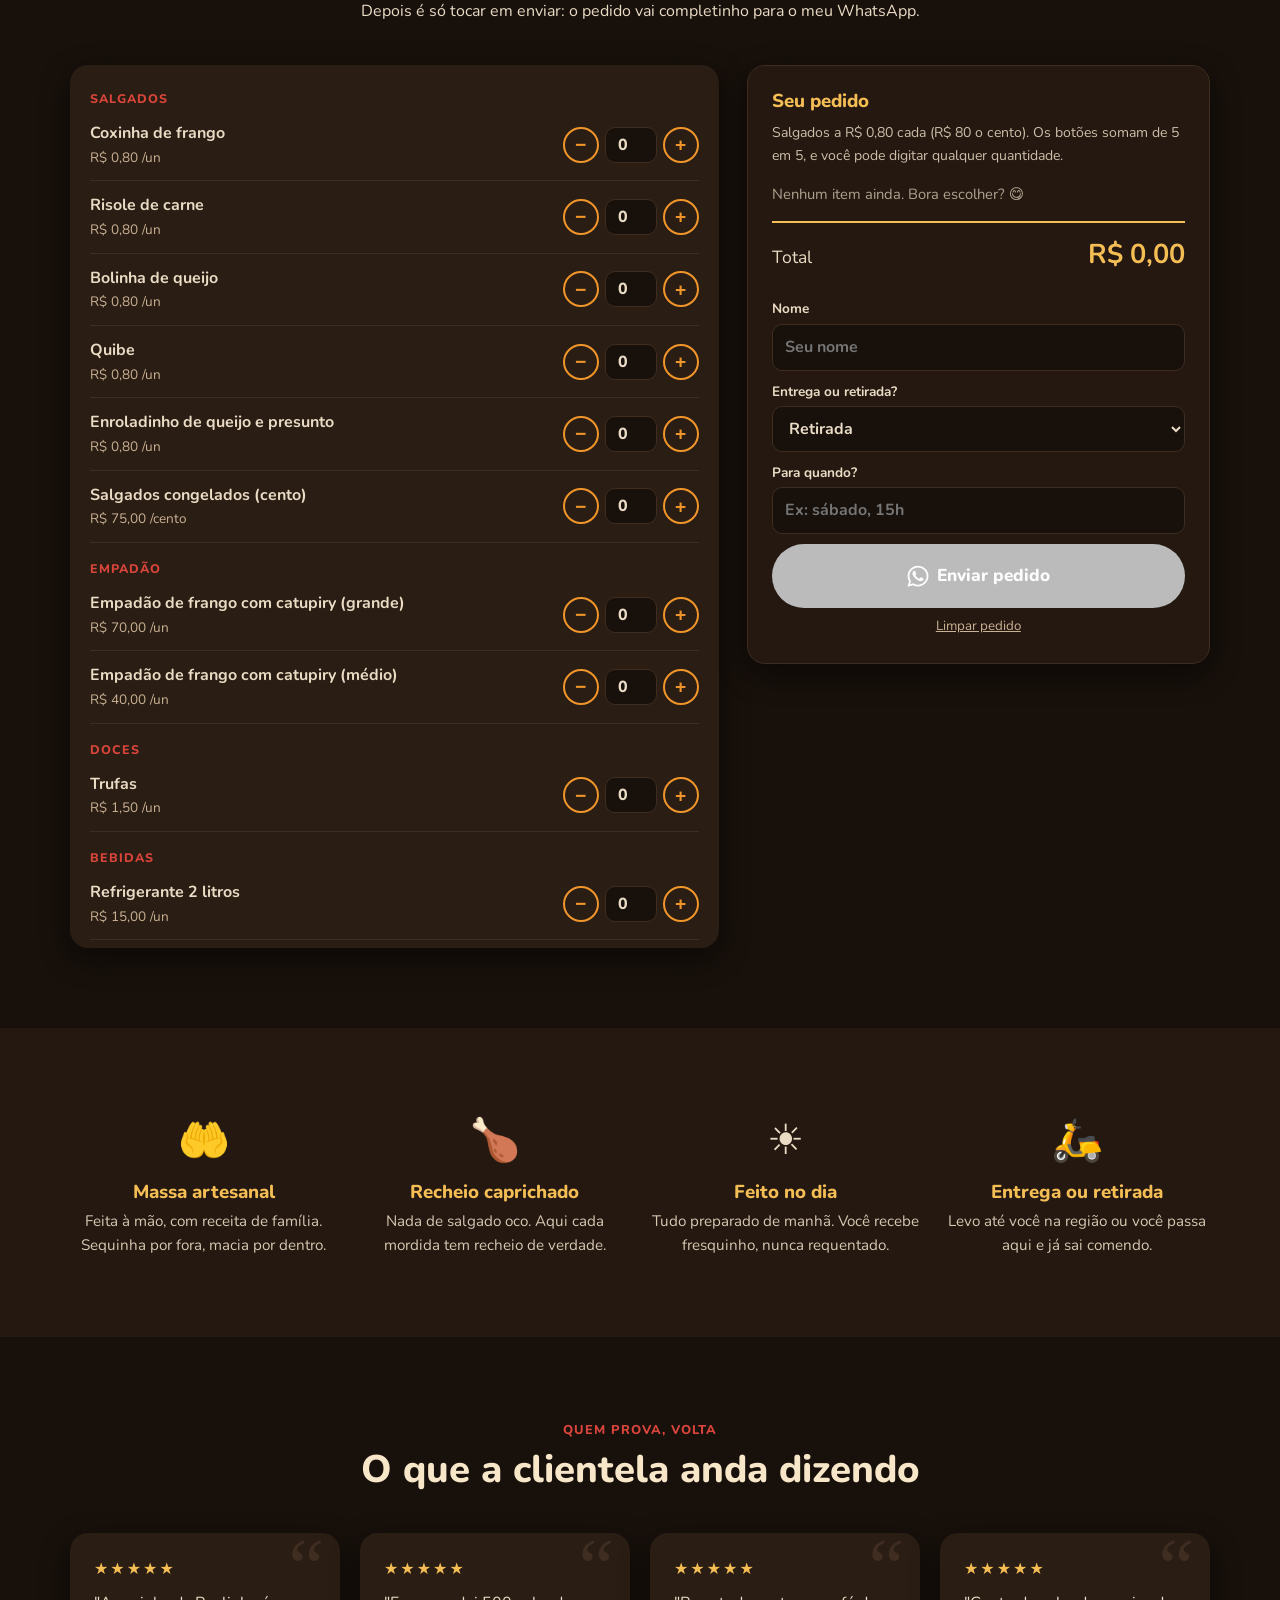
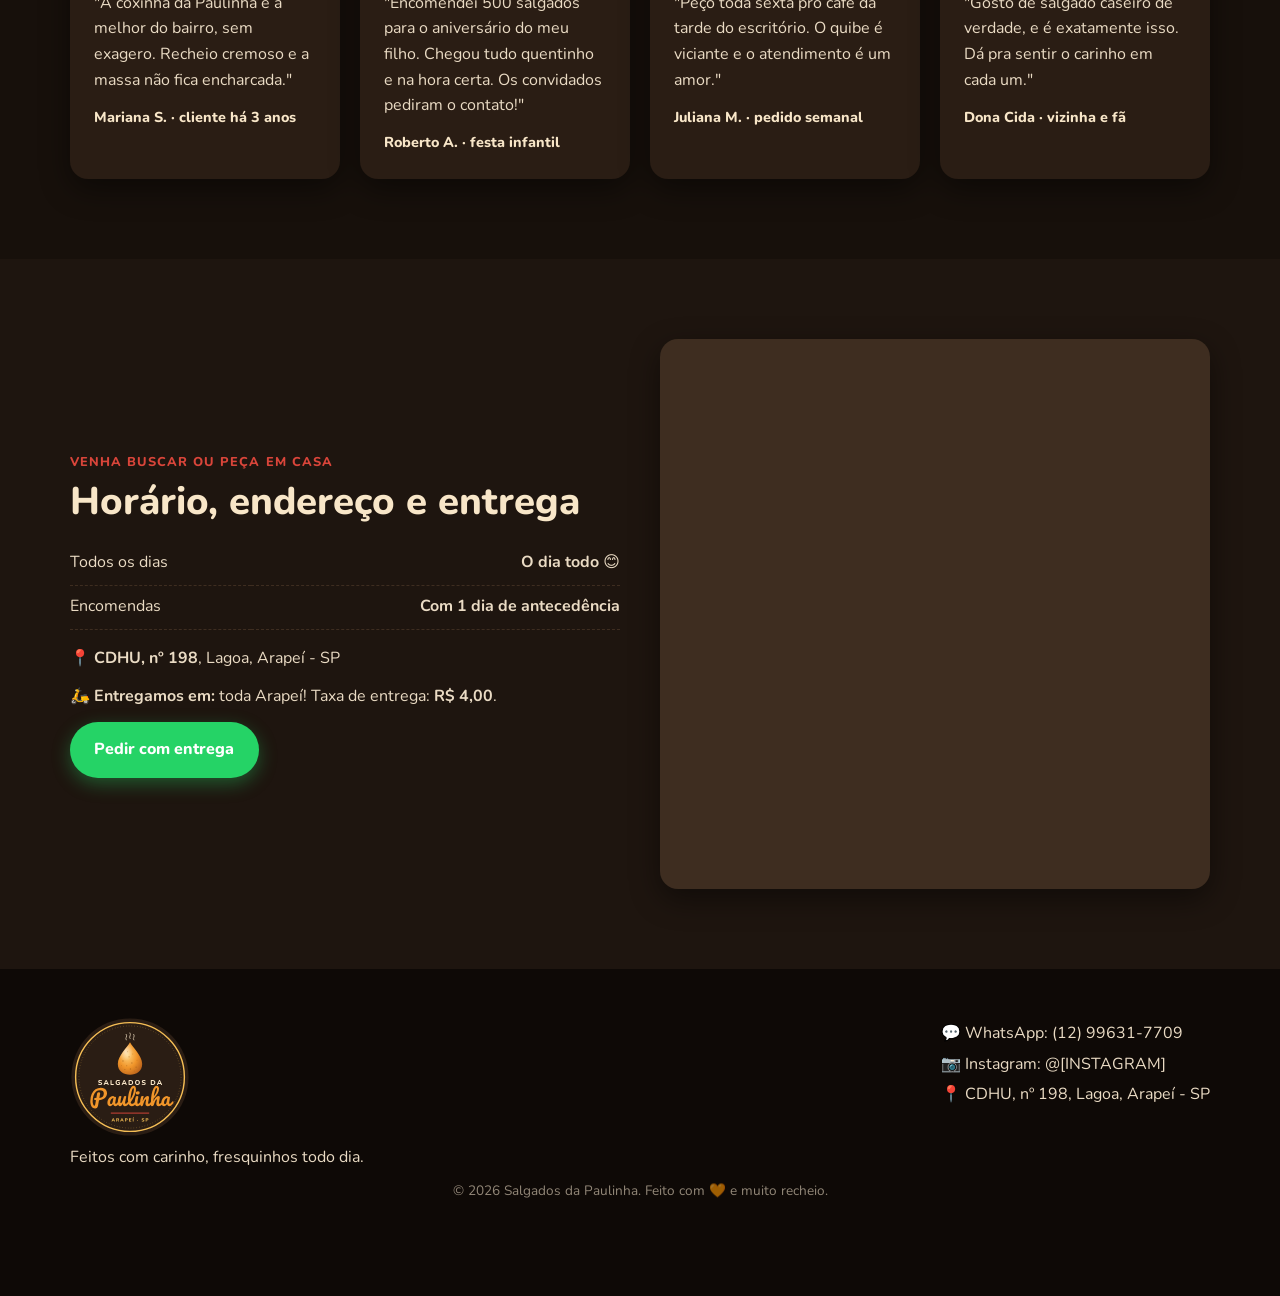
==== commit d67df665: "Logo da Salgados da Paulinha (selo, horizontal e favicon) Co-Authored-By: Claude Opus 5.5 <noreply@a" ====
--- a/salgados-paulinha/index.html
+++ b/salgados-paulinha/index.html
@@ -9,13 +9,14 @@
 <link rel="preconnect" href="https://fonts.googleapis.com">
 <link rel="preconnect" href="https://fonts.gstatic.com" crossorigin>
 <link href="https://fonts.googleapis.com/css2?family=Pacifico&family=Nunito:wght@400;600;800&display=swap" rel="stylesheet">
+<link rel="icon" href="logo/favicon.svg" type="image/svg+xml">
 <link rel="stylesheet" href="style.css">
 </head>
 <body>
 
 <header class="topo" id="topo">
   <div class="container topo__inner">
-    <a href="#inicio" class="logo">Salgados da Paulinha</a>
+    <a href="#inicio" class="logo" aria-label="Salgados da Paulinha, voltar ao início"><img src="logo/logo-horizontal.svg" alt="Salgados da Paulinha" width="230" height="58"></a>
     <nav class="menu" id="menu" aria-label="Menu principal">
       <a href="#sobre">Sobre</a>
       <a href="#cardapio">Cardápio</a>
@@ -215,7 +216,7 @@
 <footer class="rodape">
   <div class="container rodape__grid">
     <div>
-      <p class="logo logo--claro">Salgados da Paulinha</p>
+      <img class="rodape__logo" src="logo/logo-selo.svg" alt="Salgados da Paulinha" width="120" height="120" loading="lazy">
       <p>Feitos com carinho, fresquinhos todo dia.</p>
     </div>
     <div>
--- a/salgados-paulinha/style.css
+++ b/salgados-paulinha/style.css
@@ -207,3 +207,6 @@
 
 .calc__dica{font-size:.88rem;opacity:.85;margin-bottom:12px}
 .kit__de{font-size:1rem;color:var(--marrom-2);font-weight:600;margin-right:4px}
+.logo img{height:50px;width:auto}
+.rodape__logo{width:120px;height:120px;margin-bottom:8px}
+@media (max-width:560px){.logo img{height:42px}}
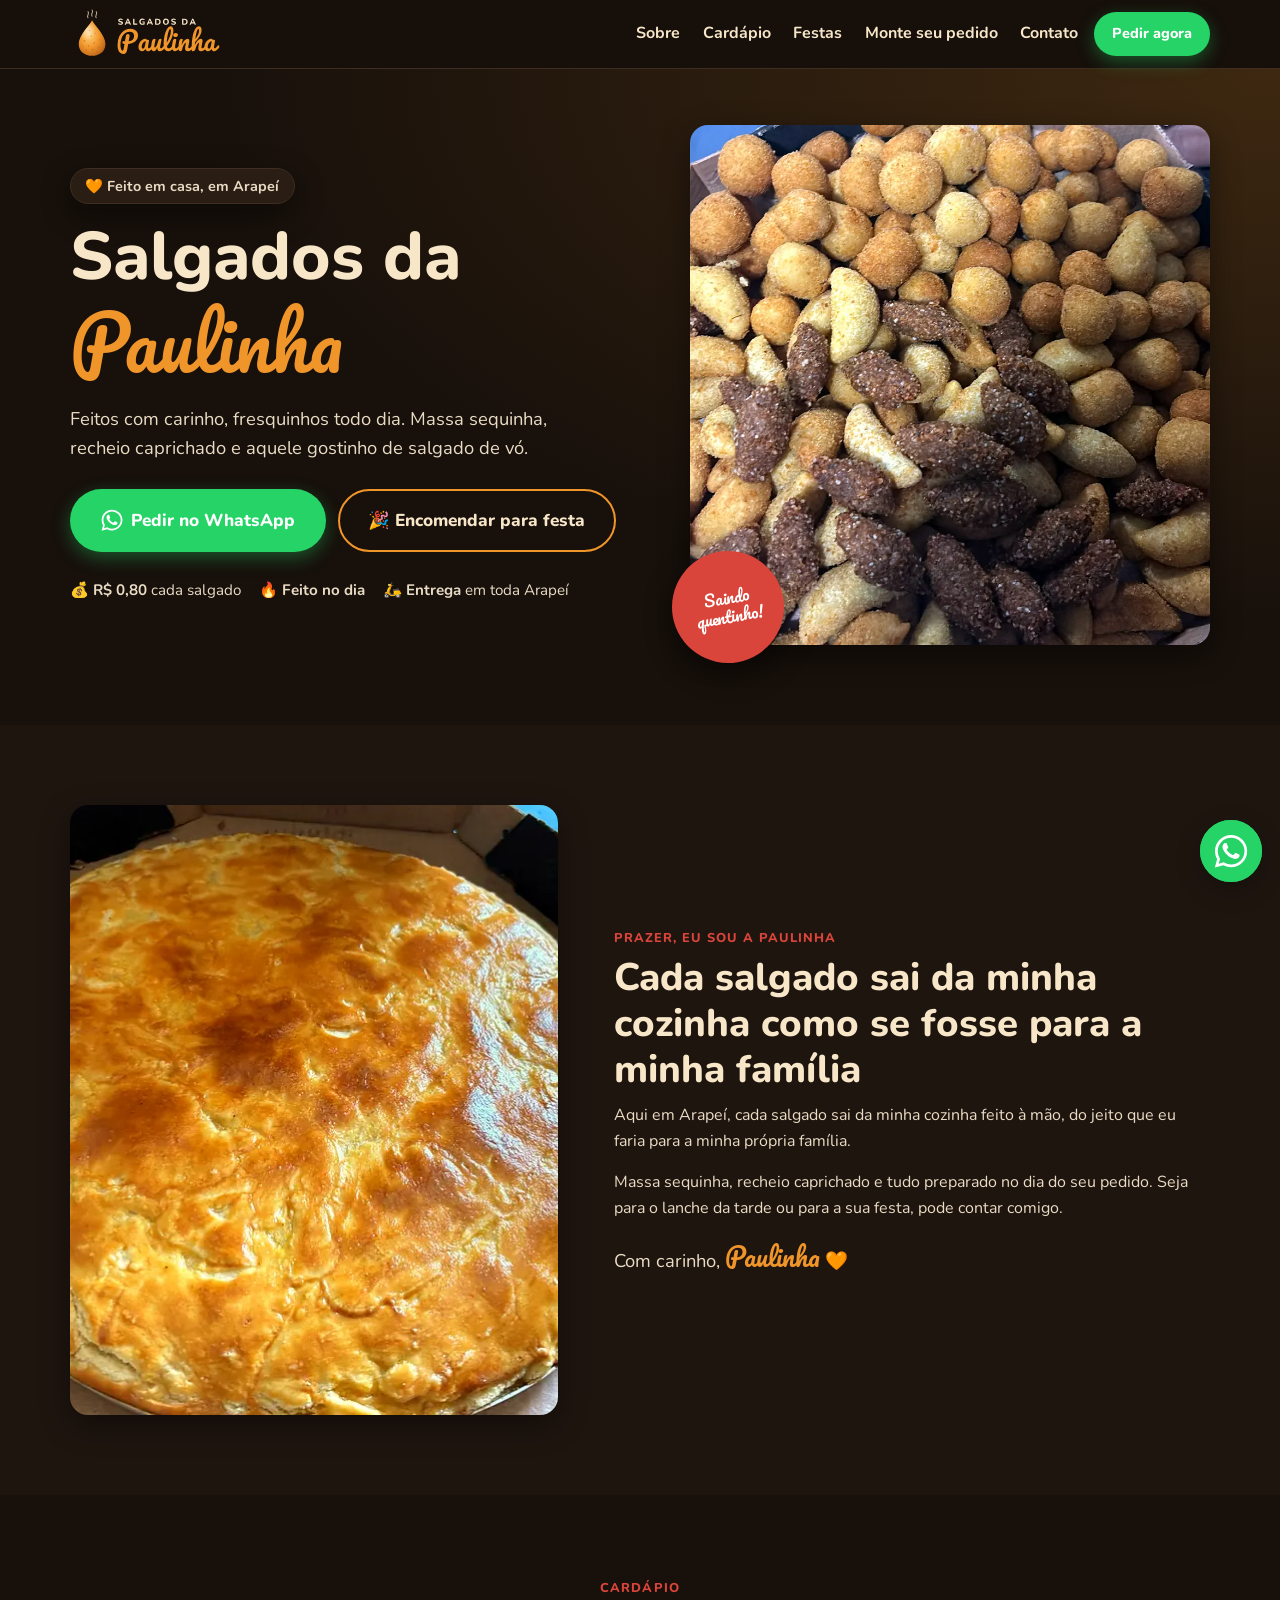
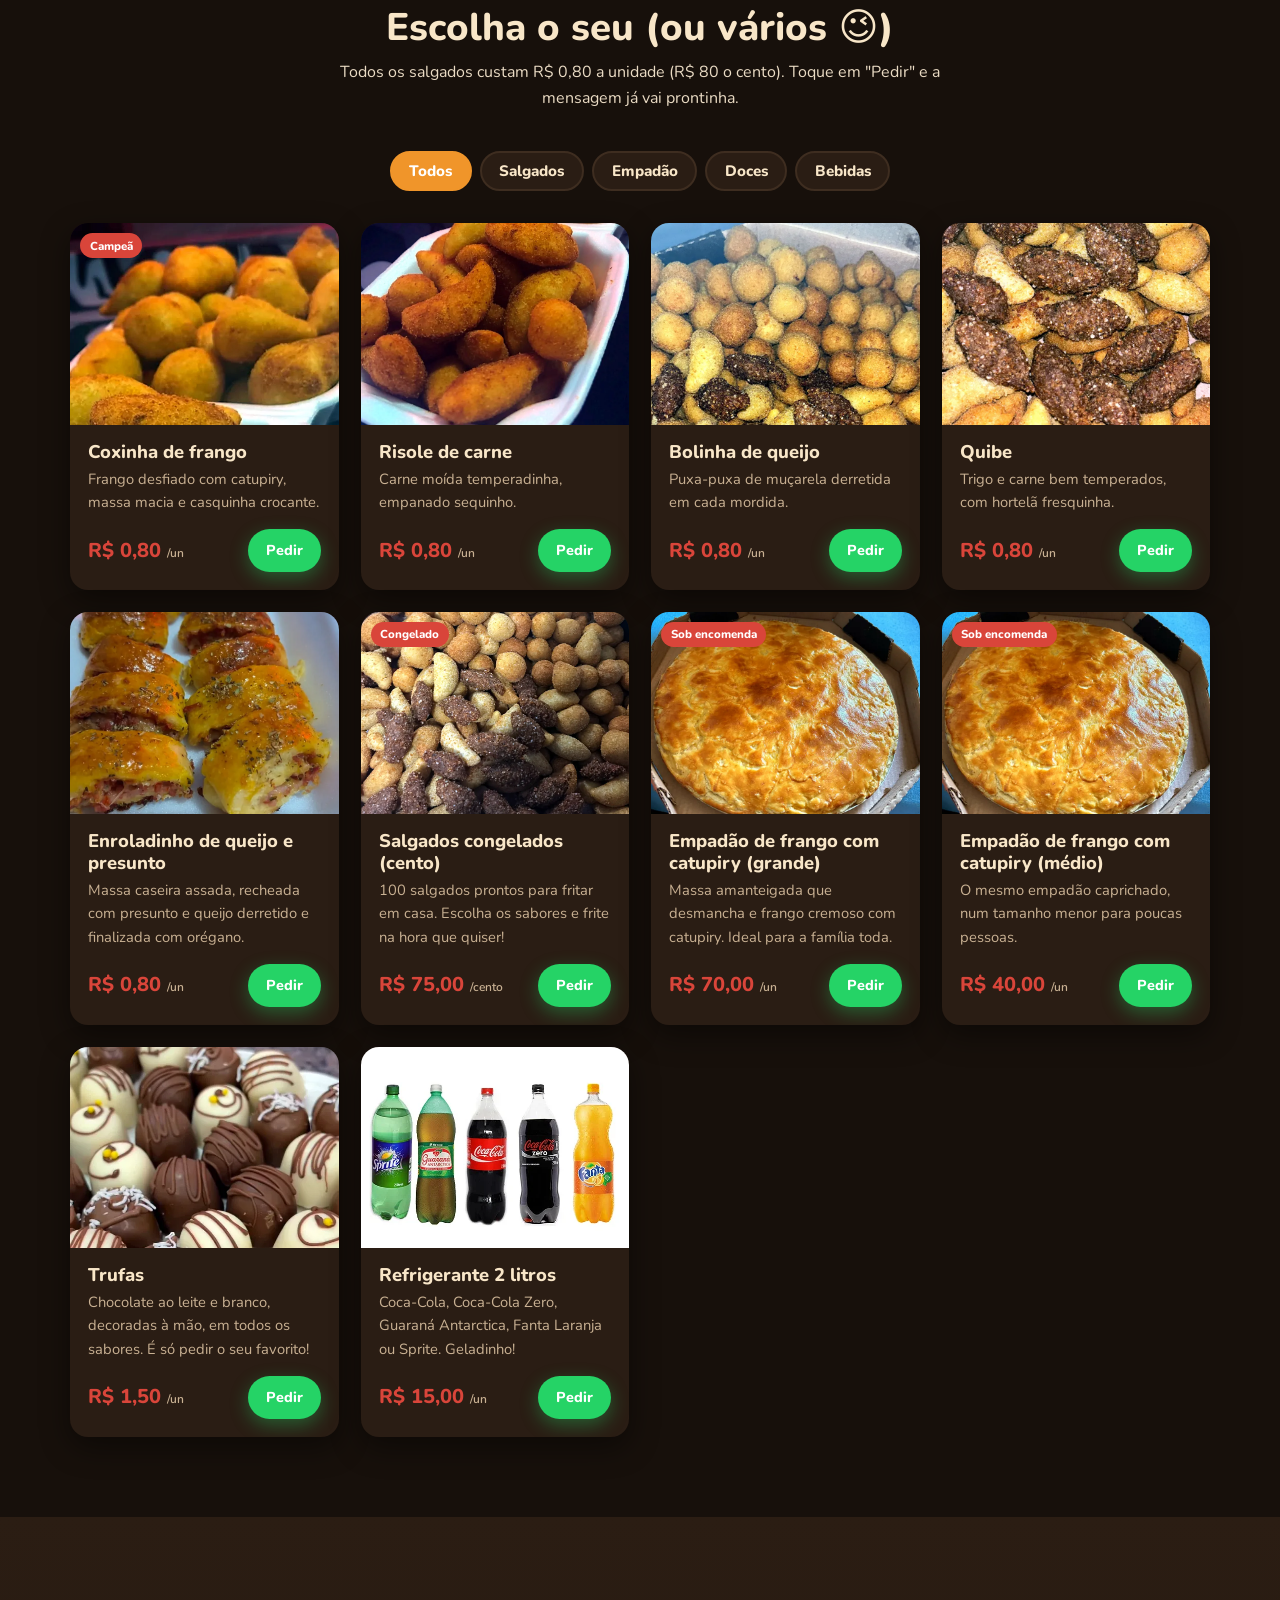
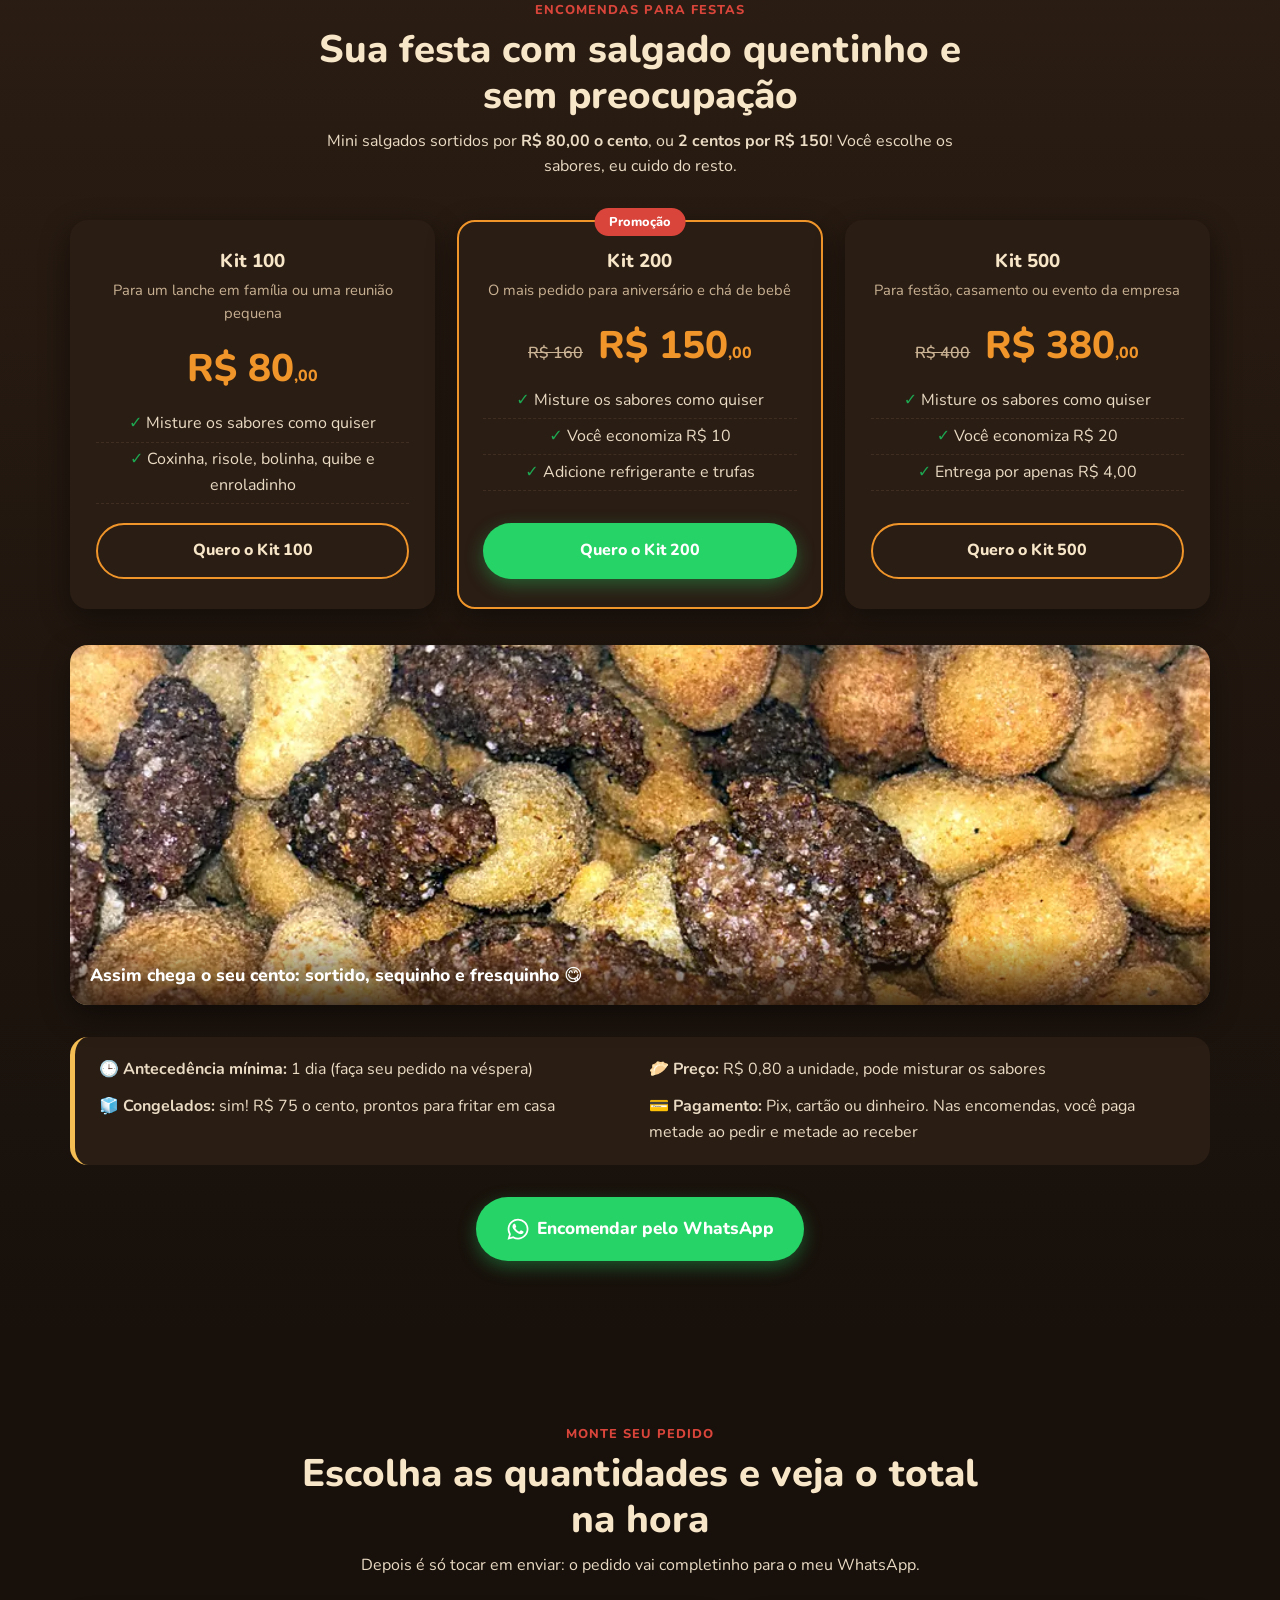
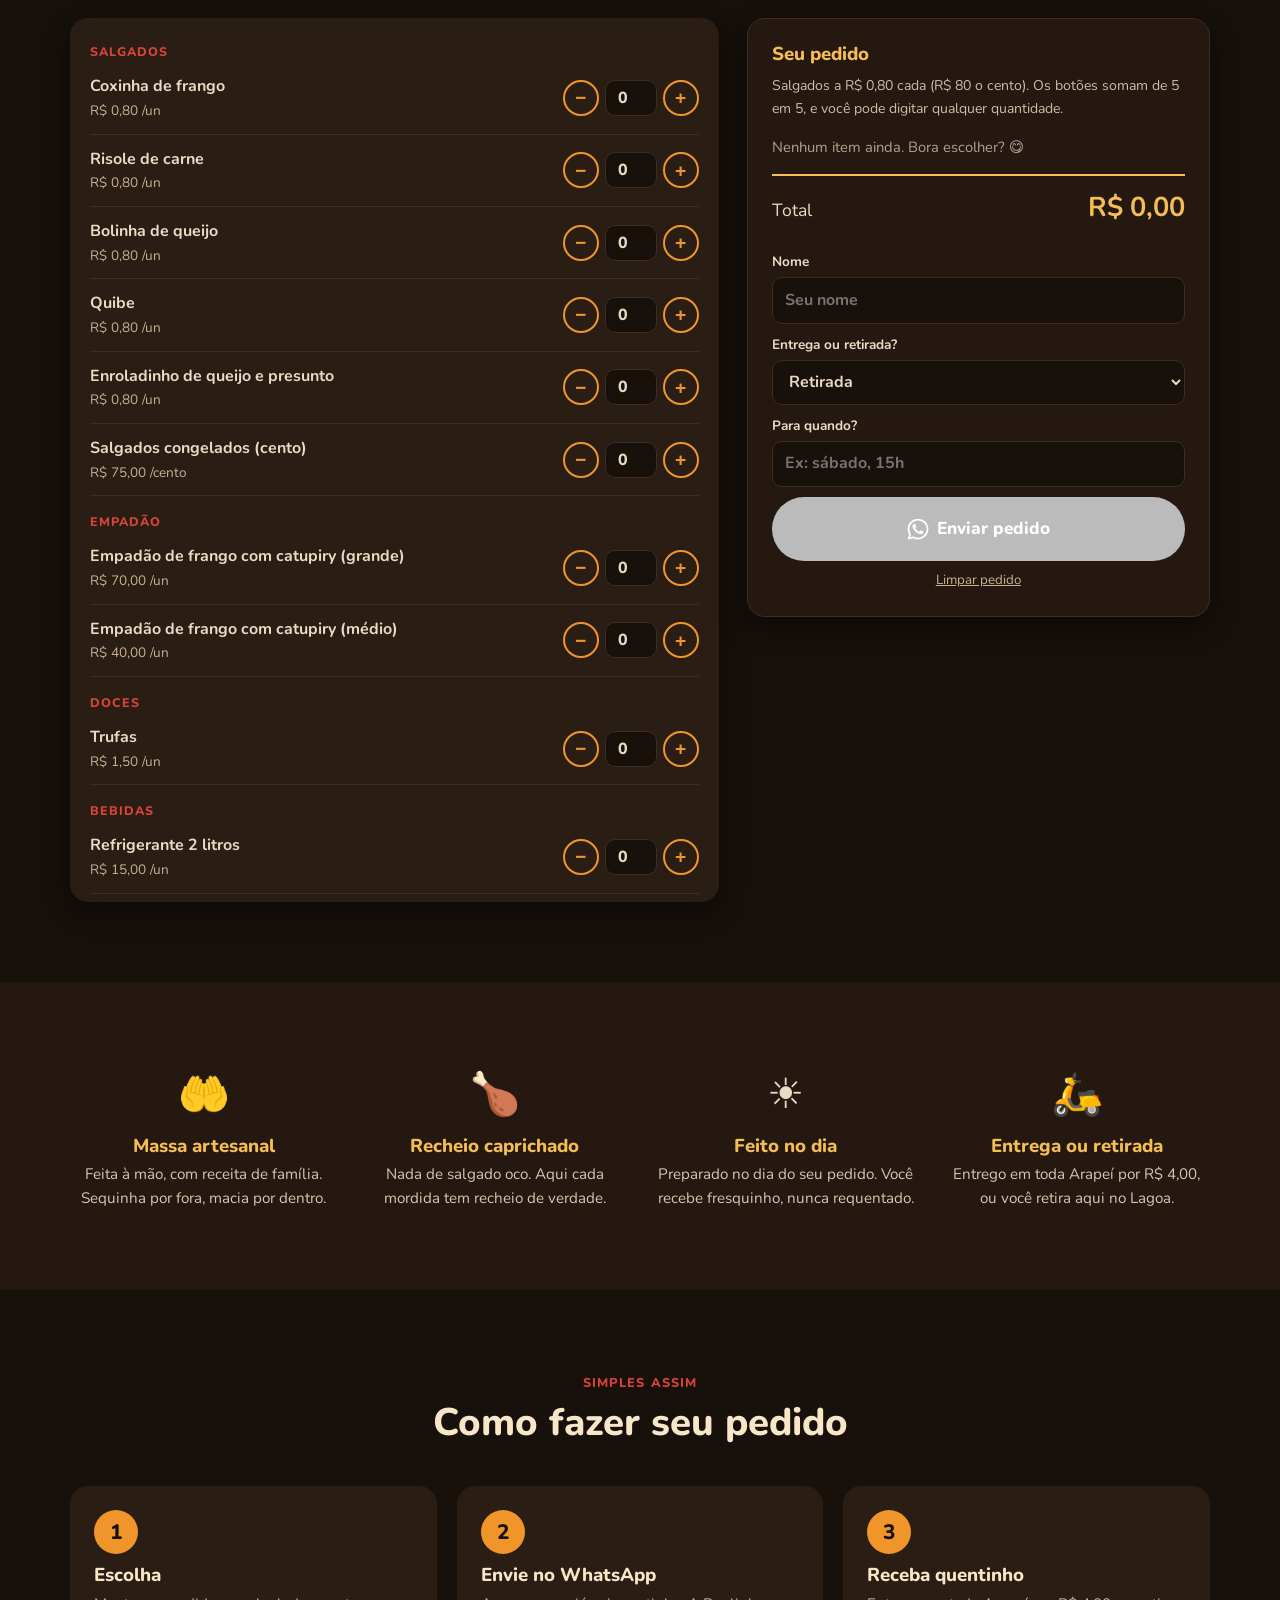
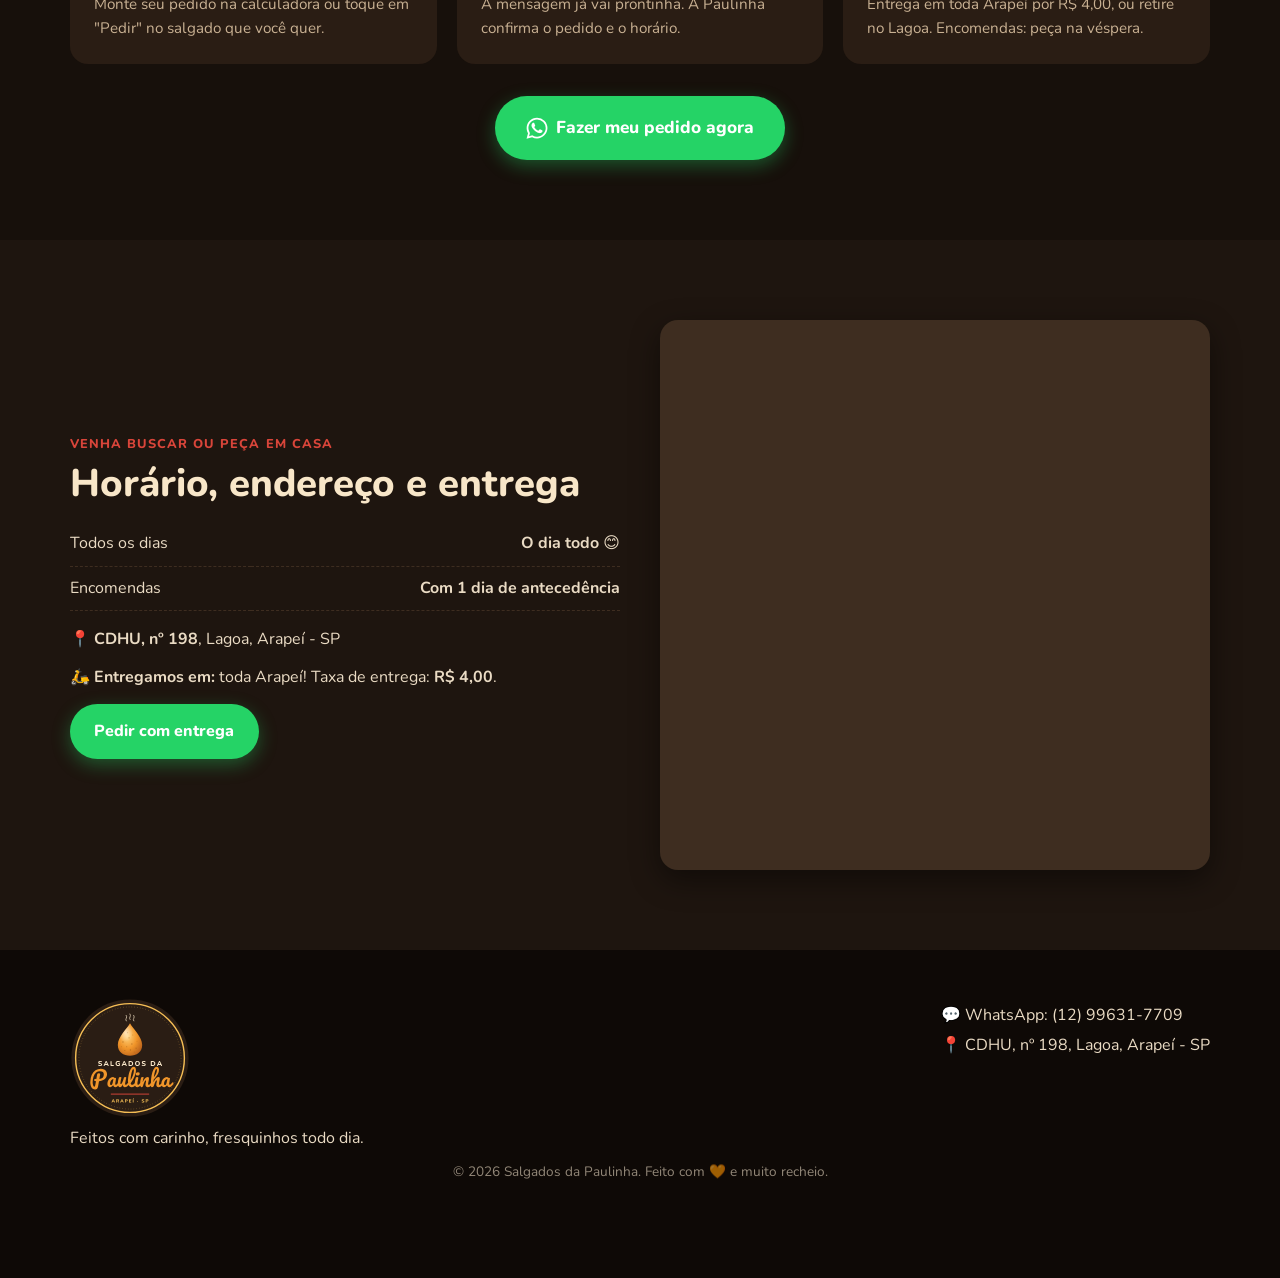
==== commit cb4f27fa: "Revisão geral: remove depoimentos e dados inventados, adiciona Como pedir, textos mais claros Co-Aut" ====
--- a/salgados-paulinha/index.html
+++ b/salgados-paulinha/index.html
@@ -43,9 +43,9 @@
         <a class="btn btn--outline btn--lg" href="#festas">🎉 Encomendar para festa</a>
       </div>
       <ul class="hero__provas">
-        <li><strong>⭐ 4,9</strong> no Google</li>
+        <li><strong>💰 R$ 0,80</strong> cada salgado</li>
         <li><strong>🔥 Feito no dia</strong></li>
-        <li><strong>🛵 Entrega</strong> na região</li>
+        <li><strong>🛵 Entrega</strong> em toda Arapeí</li>
       </ul>
     </div>
     <div class="hero__foto reveal">
@@ -62,8 +62,8 @@
     <div class="reveal">
       <span class="kicker">Prazer, eu sou a Paulinha</span>
       <h2>Cada salgado sai da minha cozinha como se fosse para a minha família</h2>
-      <p>Comecei fazendo salgados para os aniversários da família e dos vizinhos. O boca a boca foi crescendo, e hoje a cozinha de casa virou o meu cantinho de trabalho, mas o jeito de fazer continua o mesmo.</p>
-      <p>A massa é feita à mão, o frango é desfiado na hora e o recheio vai caprichado, do jeito que eu gosto de comer. Nada de salgado requentado: tudo é preparado no dia, com ingrediente escolhido a dedo.</p>
+      <p>Aqui em Arapeí, cada salgado sai da minha cozinha feito à mão, do jeito que eu faria para a minha própria família.</p>
+      <p>Massa sequinha, recheio caprichado e tudo preparado no dia do seu pedido. Seja para o lanche da tarde ou para a sua festa, pode contar comigo.</p>
       <p class="assinatura">Com carinho, <span class="script">Paulinha</span> 🧡</p>
     </div>
   </div>
@@ -99,25 +99,25 @@
     <div class="kits">
       <article class="kit reveal">
         <h3>Kit 100</h3>
-        <p class="kit__desc">Ideal para reunião em família ou aniversário pequeno (até 10 pessoas)</p>
+        <p class="kit__desc">Para um lanche em família ou uma reunião pequena</p>
         <p class="kit__preco">R$ 80<small>,00</small></p>
-        <ul><li>Até 4 sabores</li><li>Mini salgados fritos</li><li>Embalagem para viagem</li></ul>
-        <a class="btn btn--outline" data-wpp="Oi Paulinha! Quero encomendar o Kit 100 mini salgados para festa 🎉 Pode me passar as datas disponíveis?" href="#">Quero o Kit 100</a>
+        <ul><li>Misture os sabores como quiser</li><li>Coxinha, risole, bolinha, quibe e enroladinho</li></ul>
+        <a class="btn btn--outline" data-wpp="Oi Paulinha! Quero encomendar o Kit 100 mini salgados para festa 🎉 Para o dia: " href="#">Quero o Kit 100</a>
       </article>
       <article class="kit kit--destaque reveal">
         <span class="kit__tag">Promoção</span>
         <h3>Kit 200</h3>
-        <p class="kit__desc">Perfeito para aniversário e chá de bebê (até 20 pessoas)</p>
+        <p class="kit__desc">O mais pedido para aniversário e chá de bebê</p>
         <p class="kit__preco"><s class="kit__de">R$ 160</s> R$ 150<small>,00</small></p>
-        <ul><li>Até 6 sabores</li><li>Coxinha, risole, bolinha, quibe e enroladinho</li><li>Brinde: 10 bolinhas de queijo</li><li>Adicione refrigerante e trufas</li></ul>
-        <a class="btn btn--wpp" data-wpp="Oi Paulinha! Quero encomendar o Kit 200 mini salgados para festa 🎉 Pode me passar as datas disponíveis?" href="#">Quero o Kit 200</a>
+        <ul><li>Misture os sabores como quiser</li><li>Você economiza R$ 10</li><li>Adicione refrigerante e trufas</li></ul>
+        <a class="btn btn--wpp" data-wpp="Oi Paulinha! Quero encomendar o Kit 200 mini salgados para festa 🎉 Para o dia: " href="#">Quero o Kit 200</a>
       </article>
       <article class="kit reveal">
         <h3>Kit 500</h3>
-        <p class="kit__desc">Para festão, casamento ou evento da empresa (até 50 pessoas)</p>
+        <p class="kit__desc">Para festão, casamento ou evento da empresa</p>
         <p class="kit__preco"><s class="kit__de">R$ 400</s> R$ 380<small>,00</small></p>
-        <ul><li>Todos os sabores</li><li>Coxinha, risole, bolinha, quibe e enroladinho</li><li>Entrega por apenas R$ 4,00</li></ul>
-        <a class="btn btn--outline" data-wpp="Oi Paulinha! Quero encomendar o Kit 500 mini salgados para festa 🎉 Pode me passar as datas disponíveis?" href="#">Quero o Kit 500</a>
+        <ul><li>Misture os sabores como quiser</li><li>Você economiza R$ 20</li><li>Entrega por apenas R$ 4,00</li></ul>
+        <a class="btn btn--outline" data-wpp="Oi Paulinha! Quero encomendar o Kit 500 mini salgados para festa 🎉 Para o dia: " href="#">Quero o Kit 500</a>
       </article>
     </div>
     <figure class="festas__foto reveal">
@@ -128,7 +128,7 @@
       <div>🕒 <strong>Antecedência mínima:</strong> 1 dia (faça seu pedido na véspera)</div>
       <div>🥟 <strong>Preço:</strong> R$ 0,80 a unidade, pode misturar os sabores</div>
       <div>🧊 <strong>Congelados:</strong> sim! R$ 75 o cento, prontos para fritar em casa</div>
-      <div>💳 <strong>Pagamento:</strong> Pix, cartão ou dinheiro. Encomendas com 50% de sinal</div>
+      <div>💳 <strong>Pagamento:</strong> Pix, cartão ou dinheiro. Nas encomendas, você paga metade ao pedir e metade ao receber</div>
     </div>
     <div class="centro reveal">
       <a class="btn btn--wpp btn--lg" data-wpp="Oi Paulinha! Quero fazer uma encomenda para festa 🎉&#10;Data: &#10;Quantidade: &#10;Sabores: &#10;Entrega ou retirada: " href="#">
@@ -169,23 +169,26 @@
   <div class="container difs__grid">
     <div class="dif reveal"><span>🤲</span><h3>Massa artesanal</h3><p>Feita à mão, com receita de família. Sequinha por fora, macia por dentro.</p></div>
     <div class="dif reveal"><span>🍗</span><h3>Recheio caprichado</h3><p>Nada de salgado oco. Aqui cada mordida tem recheio de verdade.</p></div>
-    <div class="dif reveal"><span>☀️</span><h3>Feito no dia</h3><p>Tudo preparado de manhã. Você recebe fresquinho, nunca requentado.</p></div>
-    <div class="dif reveal"><span>🛵</span><h3>Entrega ou retirada</h3><p>Levo até você na região ou você passa aqui e já sai comendo.</p></div>
-  </div>
-</section>
-
-<!-- 6. DEPOIMENTOS -->
-<section class="secao depos">
-  <div class="container">
-    <div class="secao__topo reveal">
-      <span class="kicker">Quem prova, volta</span>
-      <h2>O que a clientela anda dizendo</h2>
-    </div>
-    <div class="depos__grid">
-      <blockquote class="depo reveal"><p class="estrelas">★★★★★</p><p>"A coxinha da Paulinha é a melhor do bairro, sem exagero. Recheio cremoso e a massa não fica encharcada."</p><footer>Mariana S. · cliente há 3 anos</footer></blockquote>
-      <blockquote class="depo reveal"><p class="estrelas">★★★★★</p><p>"Encomendei 500 salgados para o aniversário do meu filho. Chegou tudo quentinho e na hora certa. Os convidados pediram o contato!"</p><footer>Roberto A. · festa infantil</footer></blockquote>
-      <blockquote class="depo reveal"><p class="estrelas">★★★★★</p><p>"Peço toda sexta pro café da tarde do escritório. O quibe é viciante e o atendimento é um amor."</p><footer>Juliana M. · pedido semanal</footer></blockquote>
-      <blockquote class="depo reveal"><p class="estrelas">★★★★★</p><p>"Gosto de salgado caseiro de verdade, e é exatamente isso. Dá pra sentir o carinho em cada um."</p><footer>Dona Cida · vizinha e fã</footer></blockquote>
+    <div class="dif reveal"><span>☀️</span><h3>Feito no dia</h3><p>Preparado no dia do seu pedido. Você recebe fresquinho, nunca requentado.</p></div>
+    <div class="dif reveal"><span>🛵</span><h3>Entrega ou retirada</h3><p>Entrego em toda Arapeí por R$ 4,00, ou você retira aqui no Lagoa.</p></div>
+  </div>
+</section>
+
+<!-- 6. COMO PEDIR -->
+<section class="secao passos">
+  <div class="container">
+    <div class="secao__topo reveal">
+      <span class="kicker">Simples assim</span>
+      <h2>Como fazer seu pedido</h2>
+    </div>
+    <ol class="passos__lista">
+      <li class="passo reveal"><span class="passo__n">1</span><h3>Escolha</h3><p>Monte seu pedido na calculadora ou toque em "Pedir" no salgado que você quer.</p></li>
+      <li class="passo reveal"><span class="passo__n">2</span><h3>Envie no WhatsApp</h3><p>A mensagem já vai prontinha. A Paulinha confirma o pedido e o horário.</p></li>
+      <li class="passo reveal"><span class="passo__n">3</span><h3>Receba quentinho</h3><p>Entrega em toda Arapeí por R$ 4,00, ou retire no Lagoa. Encomendas: peça na véspera.</p></li>
+    </ol>
+    <div class="centro reveal">
+      <a class="btn btn--wpp btn--lg" data-wpp="Oi Paulinha! Quero fazer um pedido 😋" href="#">
+        <svg class="ico" viewBox="0 0 24 24" aria-hidden="true"><use href="#i-wpp"/></svg> Fazer meu pedido agora</a>
     </div>
   </div>
 </section>
@@ -221,8 +224,7 @@
     </div>
     <div>
       <p><a data-wpp="Oi Paulinha! 😊" href="#">💬 WhatsApp: (12) 99631-7709</a></p>
-      <p><a href="https://instagram.com/[INSTAGRAM]" target="_blank" rel="noopener">📷 Instagram: @[INSTAGRAM]</a></p>
-      <p>📍 CDHU, nº 198, Lagoa, Arapeí - SP</p>
+            <p>📍 CDHU, nº 198, Lagoa, Arapeí - SP</p>
     </div>
   </div>
   <p class="rodape__copy">© <span id="ano"></span> Salgados da Paulinha. Feito com 🧡 e muito recheio.</p>
--- a/salgados-paulinha/style.css
+++ b/salgados-paulinha/style.css
@@ -210,3 +210,8 @@
 .logo img{height:50px;width:auto}
 .rodape__logo{width:120px;height:120px;margin-bottom:8px}
 @media (max-width:560px){.logo img{height:42px}}
+.passos__lista{list-style:none;display:grid;grid-template-columns:repeat(3,1fr);gap:20px;counter-reset:none}
+.passo{background:var(--superficie);border-radius:var(--raio);padding:24px;position:relative}
+.passo__n{display:grid;place-items:center;width:44px;height:44px;border-radius:50%;background:var(--laranja);color:#17100B;font-weight:800;font-size:1.3rem;margin-bottom:10px}
+.passo h3{margin-bottom:.3rem}.passo p{color:var(--marrom-2);font-size:.95rem}
+@media (max-width:760px){.passos__lista{grid-template-columns:1fr}}
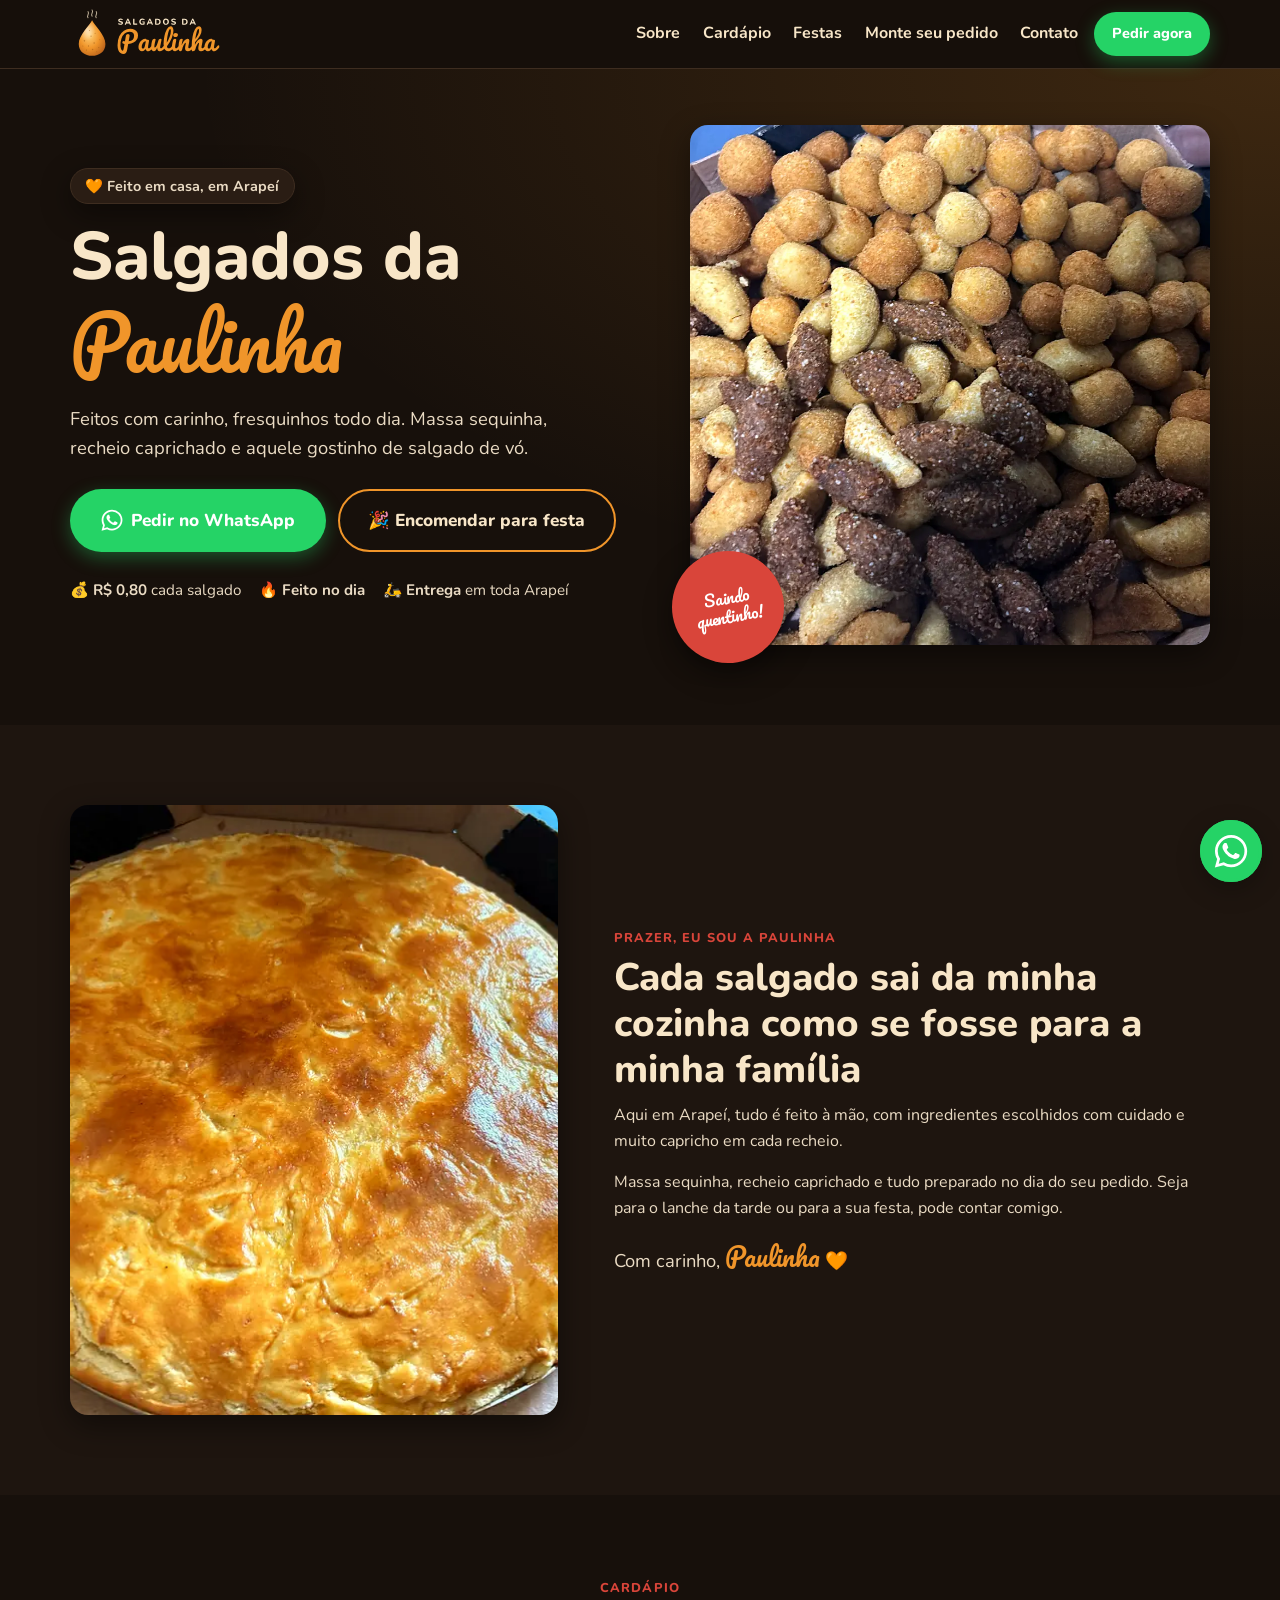
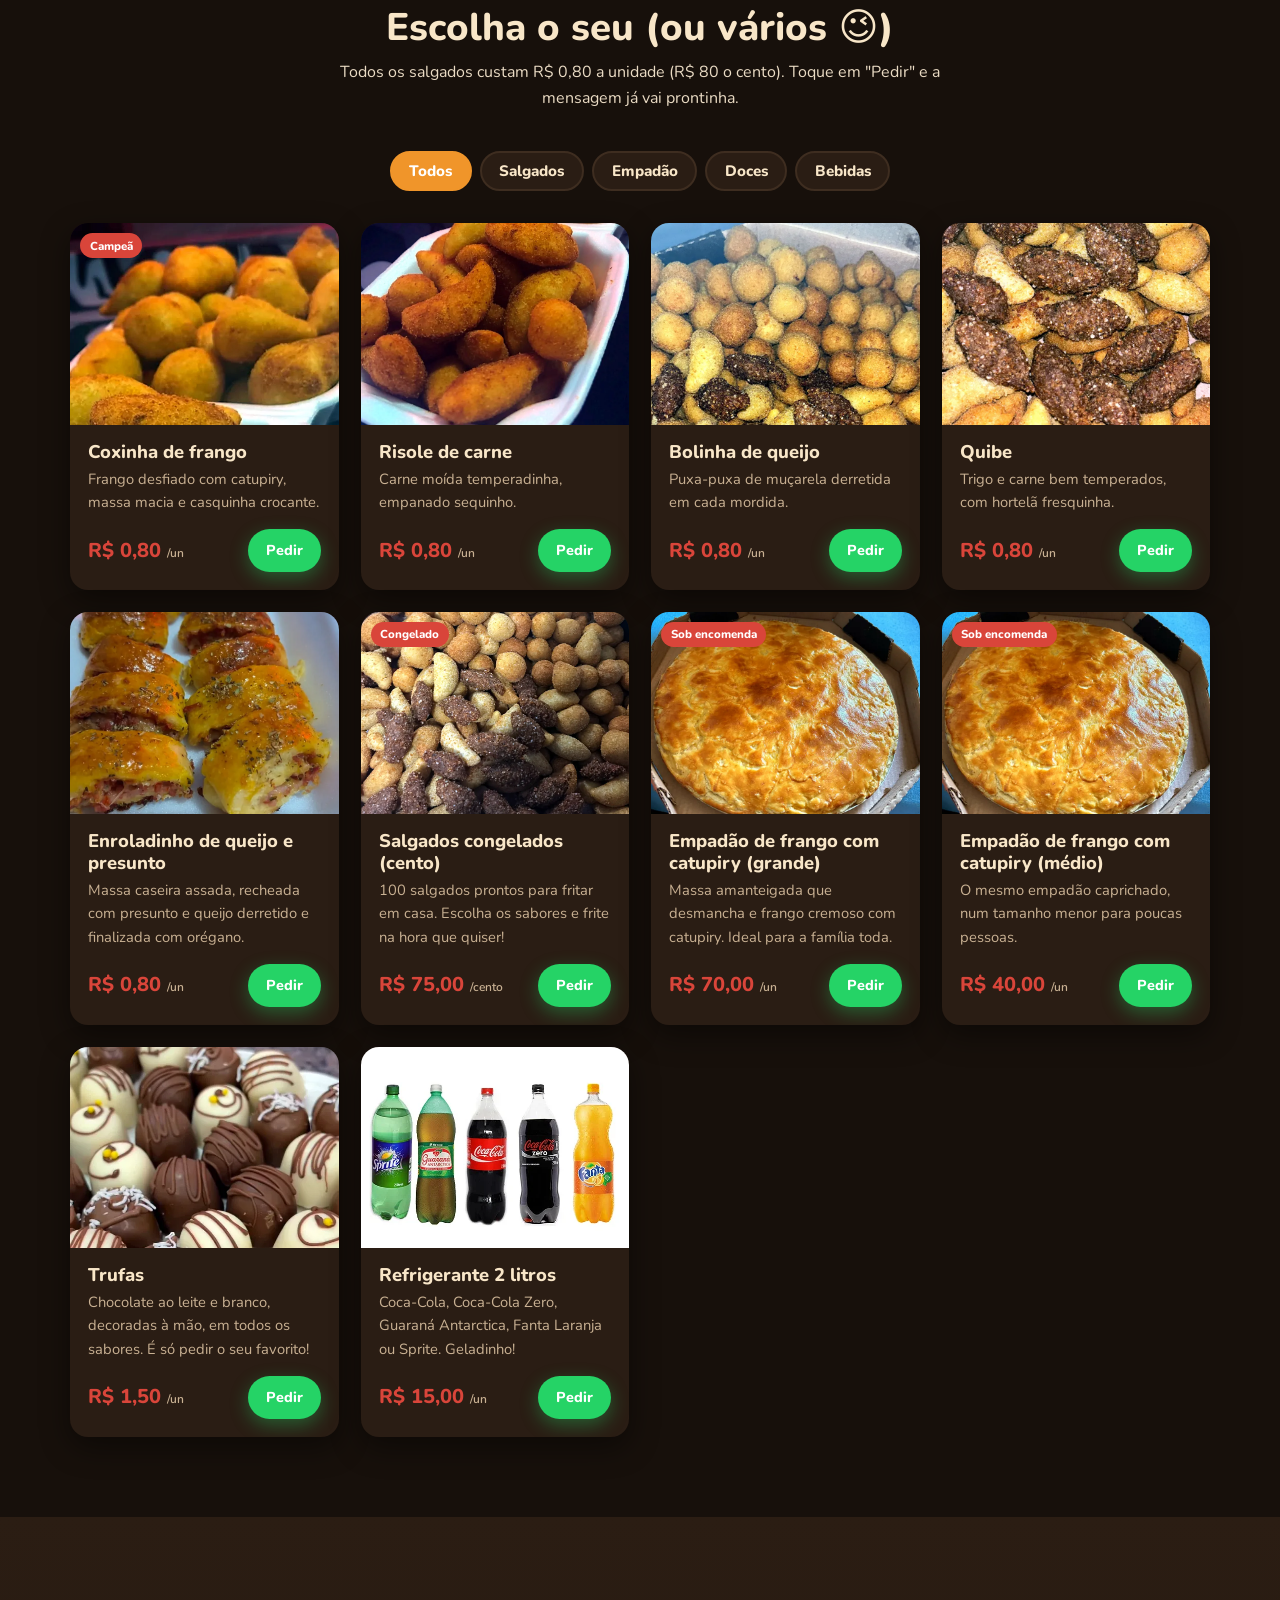
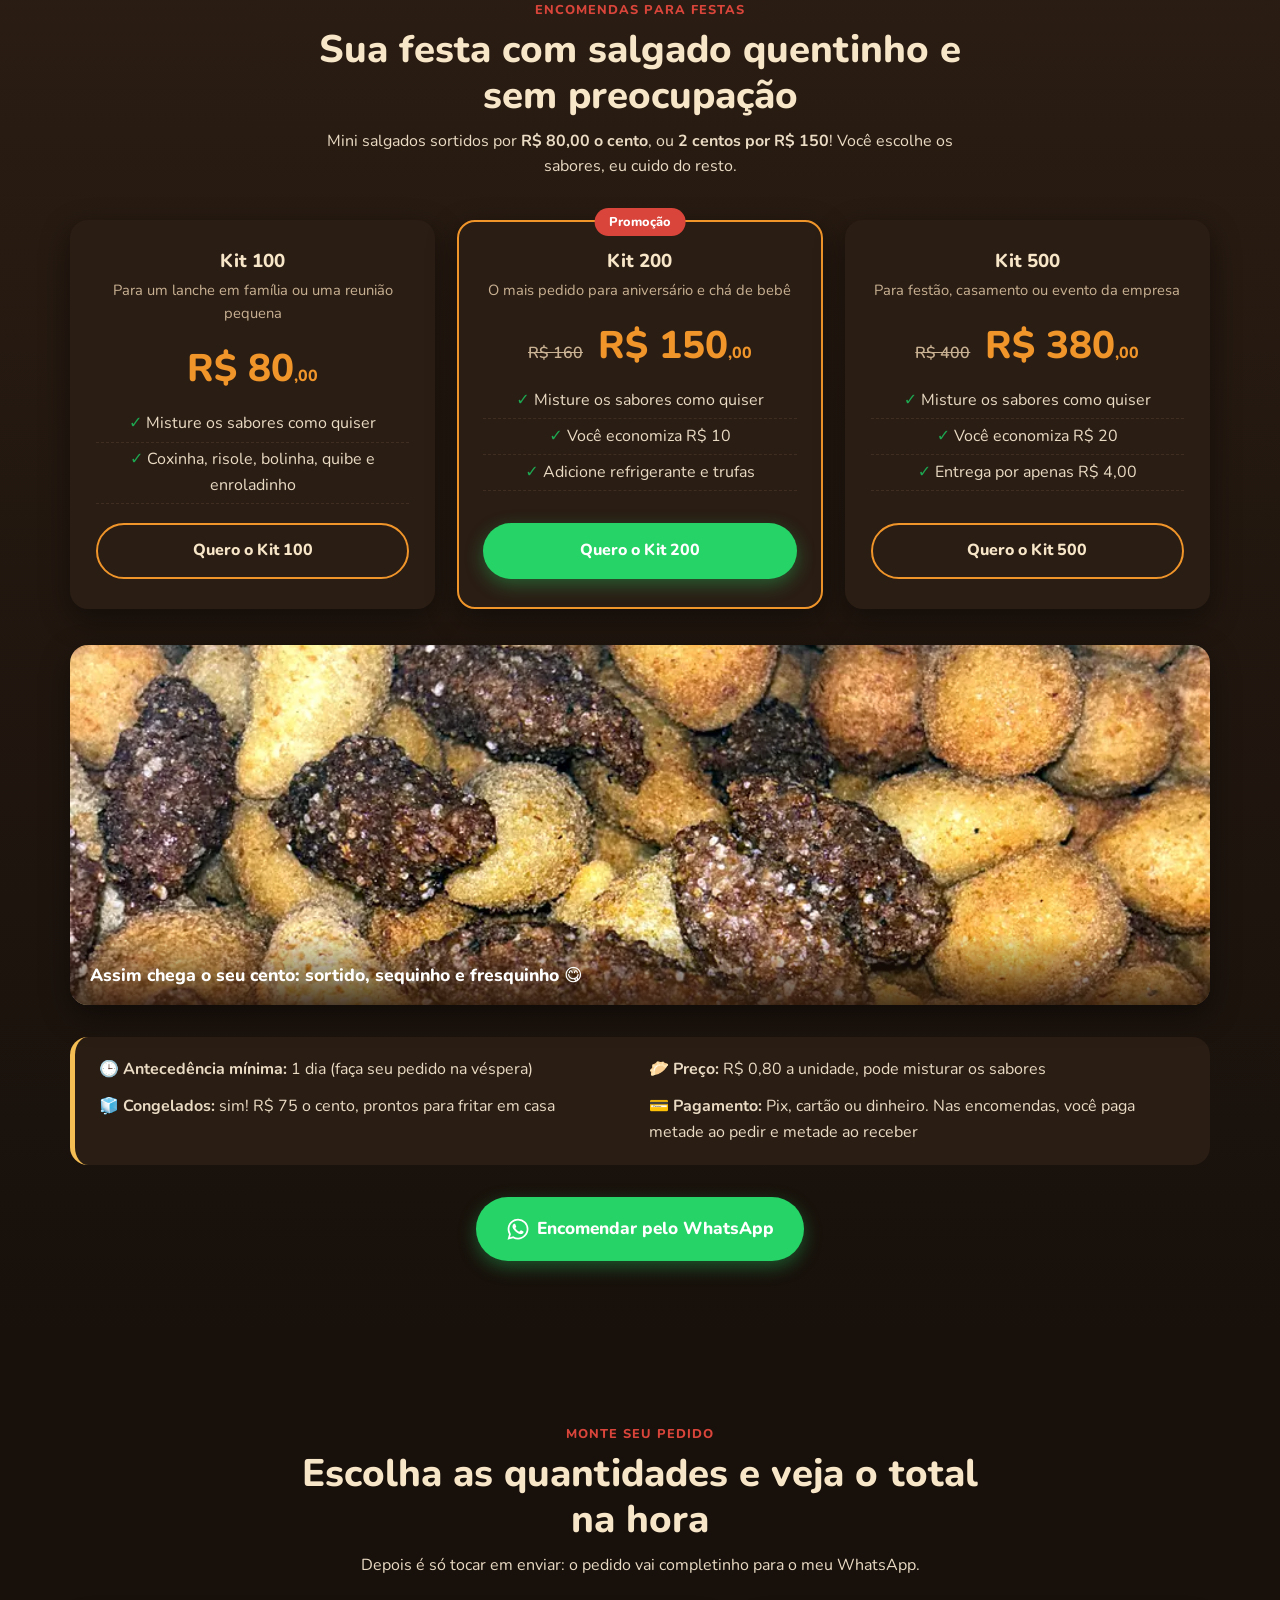
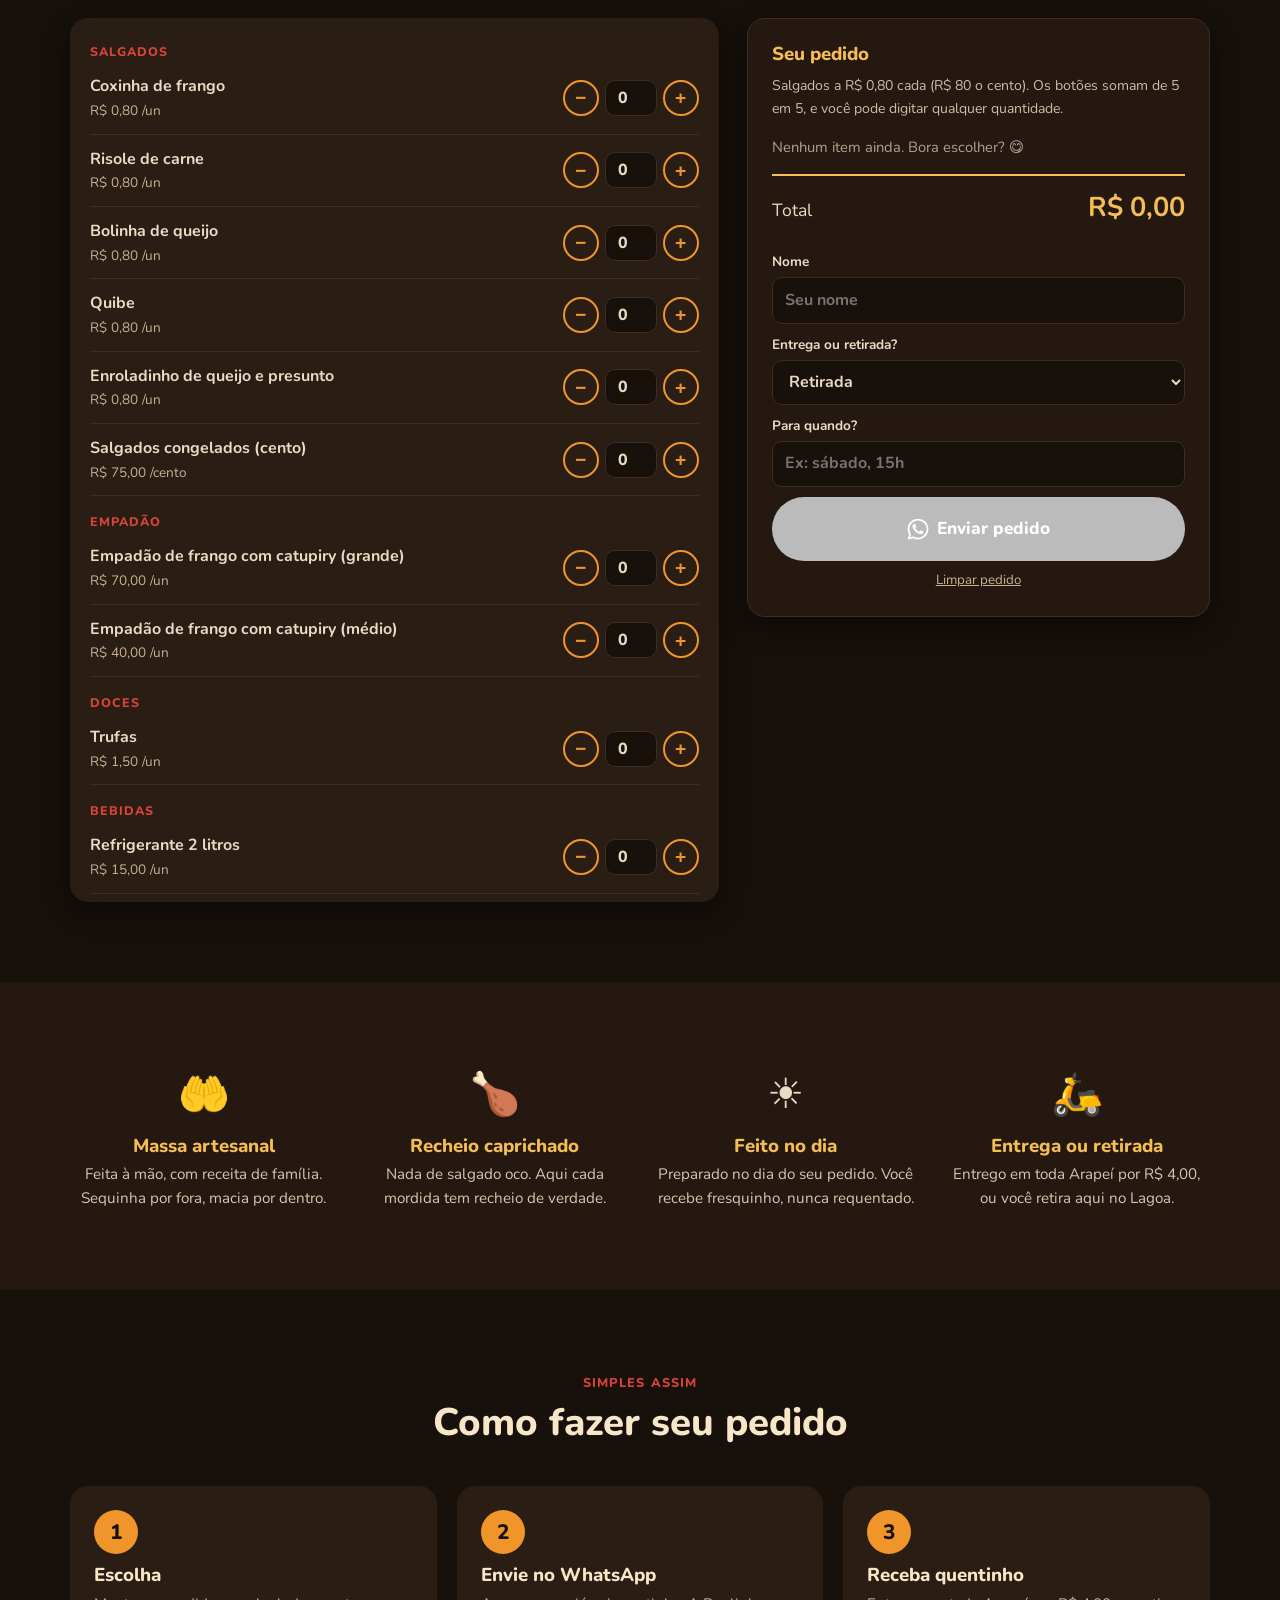
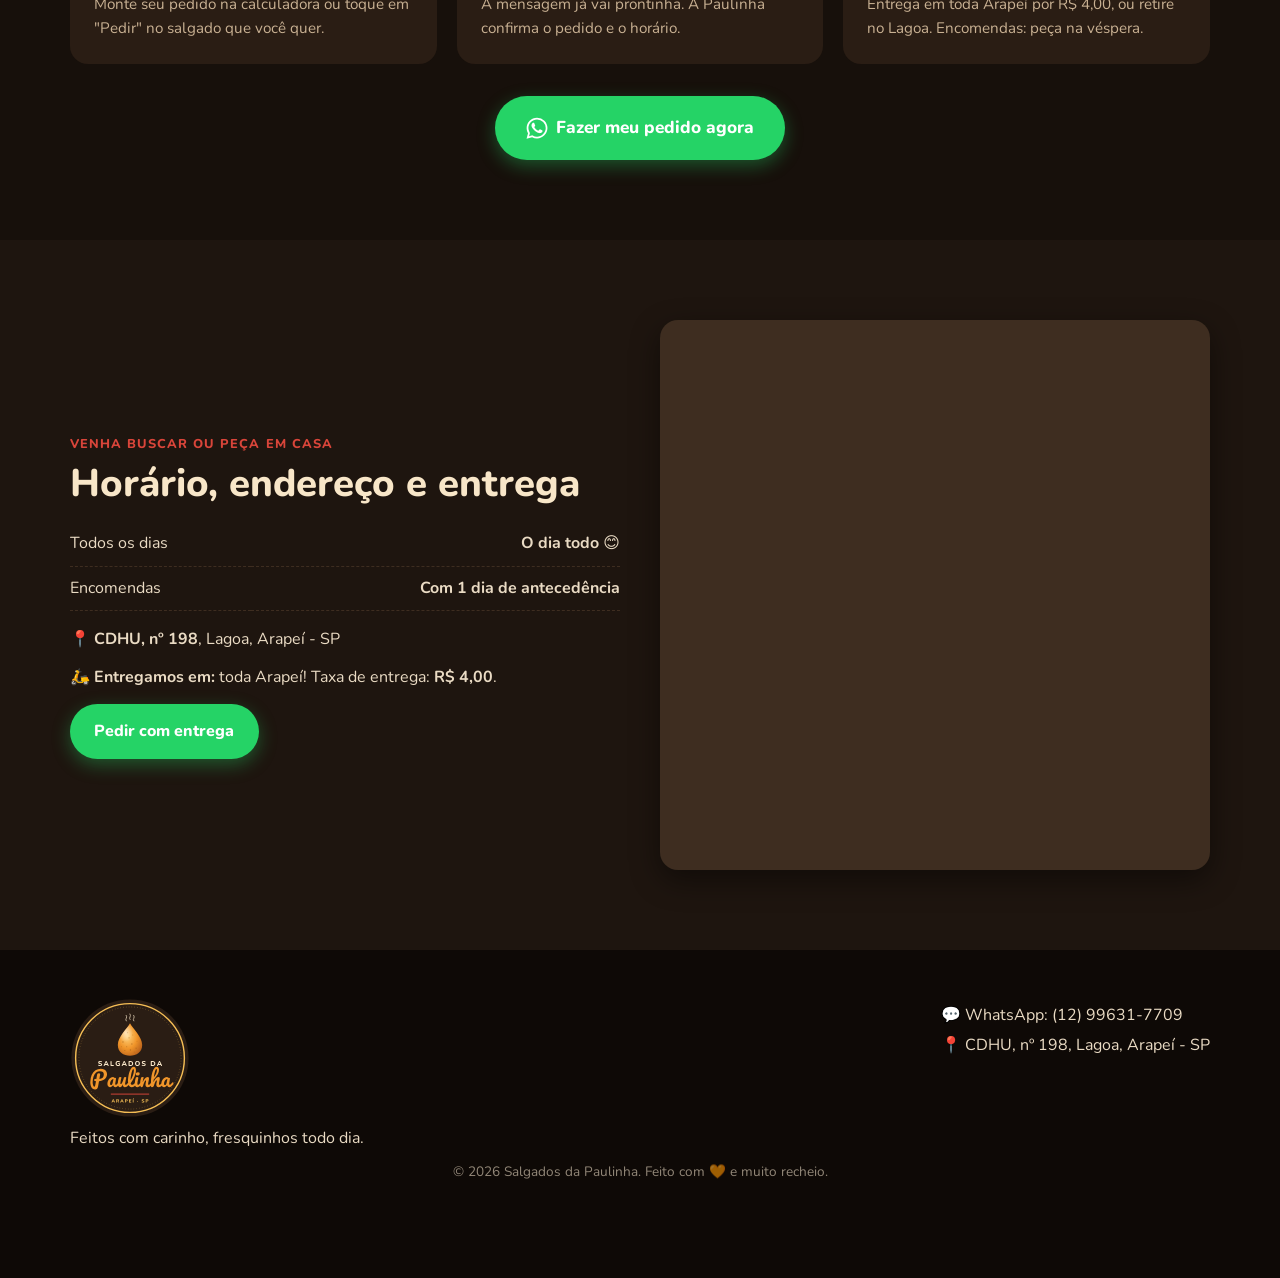
==== commit df975150: "Ajusta texto do Sobre Co-Authored-By: Claude Opus 5.5 <noreply@anthropic.com> Claude-Session: https:" ====
--- a/salgados-paulinha/index.html
+++ b/salgados-paulinha/index.html
@@ -62,7 +62,7 @@
     <div class="reveal">
       <span class="kicker">Prazer, eu sou a Paulinha</span>
       <h2>Cada salgado sai da minha cozinha como se fosse para a minha família</h2>
-      <p>Aqui em Arapeí, cada salgado sai da minha cozinha feito à mão, do jeito que eu faria para a minha própria família.</p>
+      <p>Aqui em Arapeí, tudo é feito à mão, com ingredientes escolhidos com cuidado e muito capricho em cada recheio.</p>
       <p>Massa sequinha, recheio caprichado e tudo preparado no dia do seu pedido. Seja para o lanche da tarde ou para a sua festa, pode contar comigo.</p>
       <p class="assinatura">Com carinho, <span class="script">Paulinha</span> 🧡</p>
     </div>
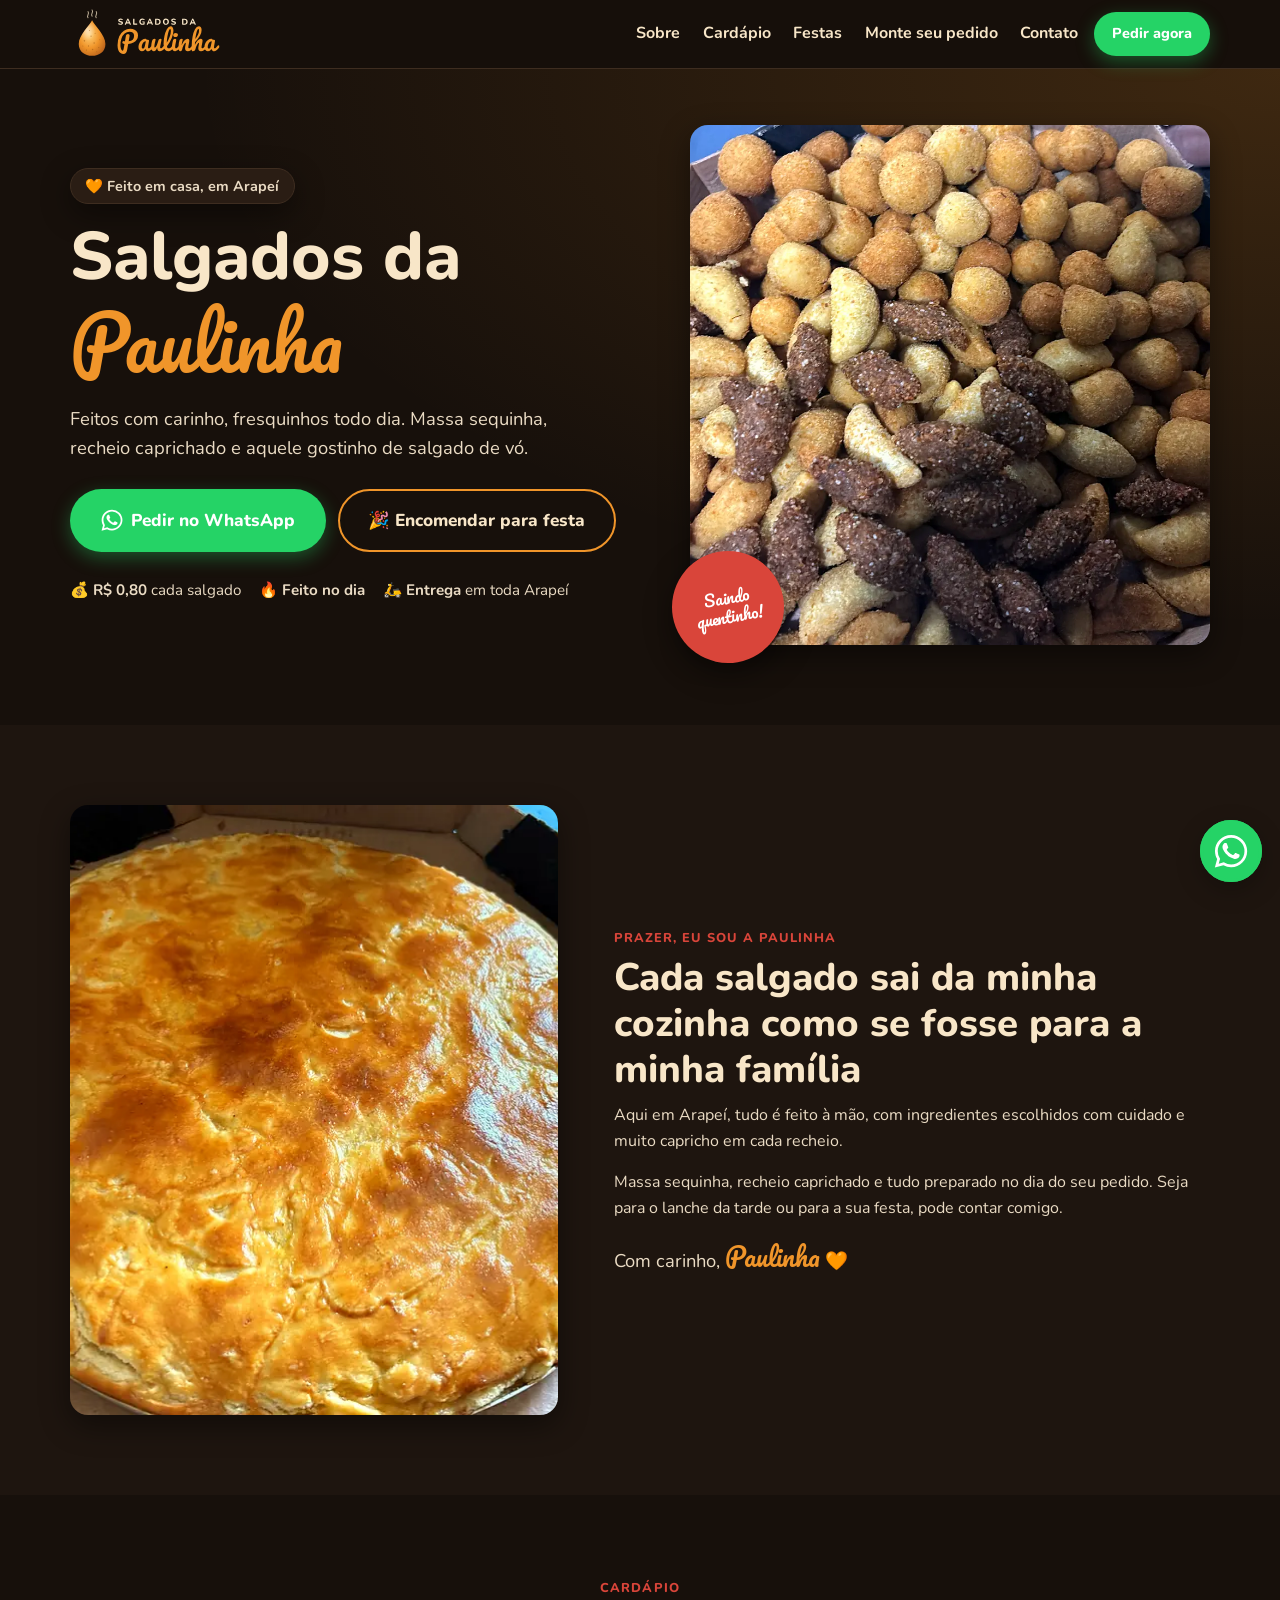
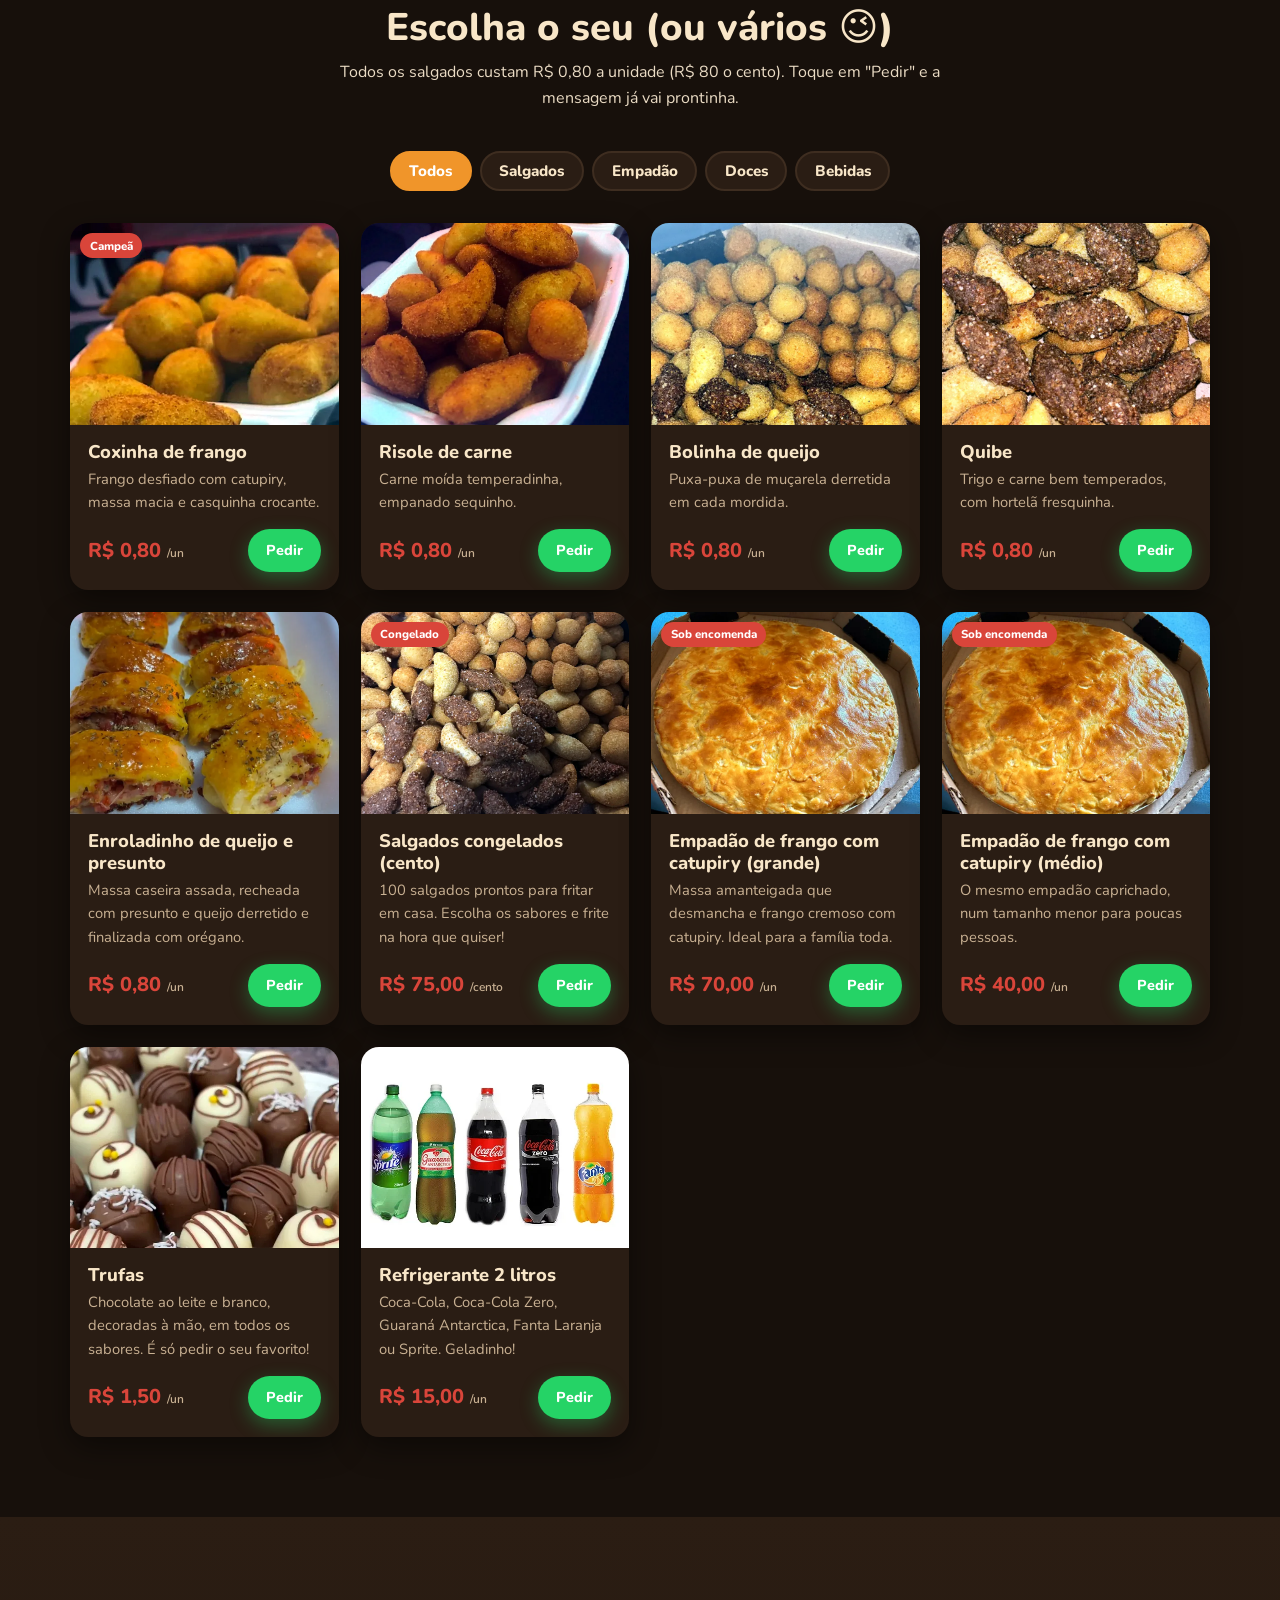
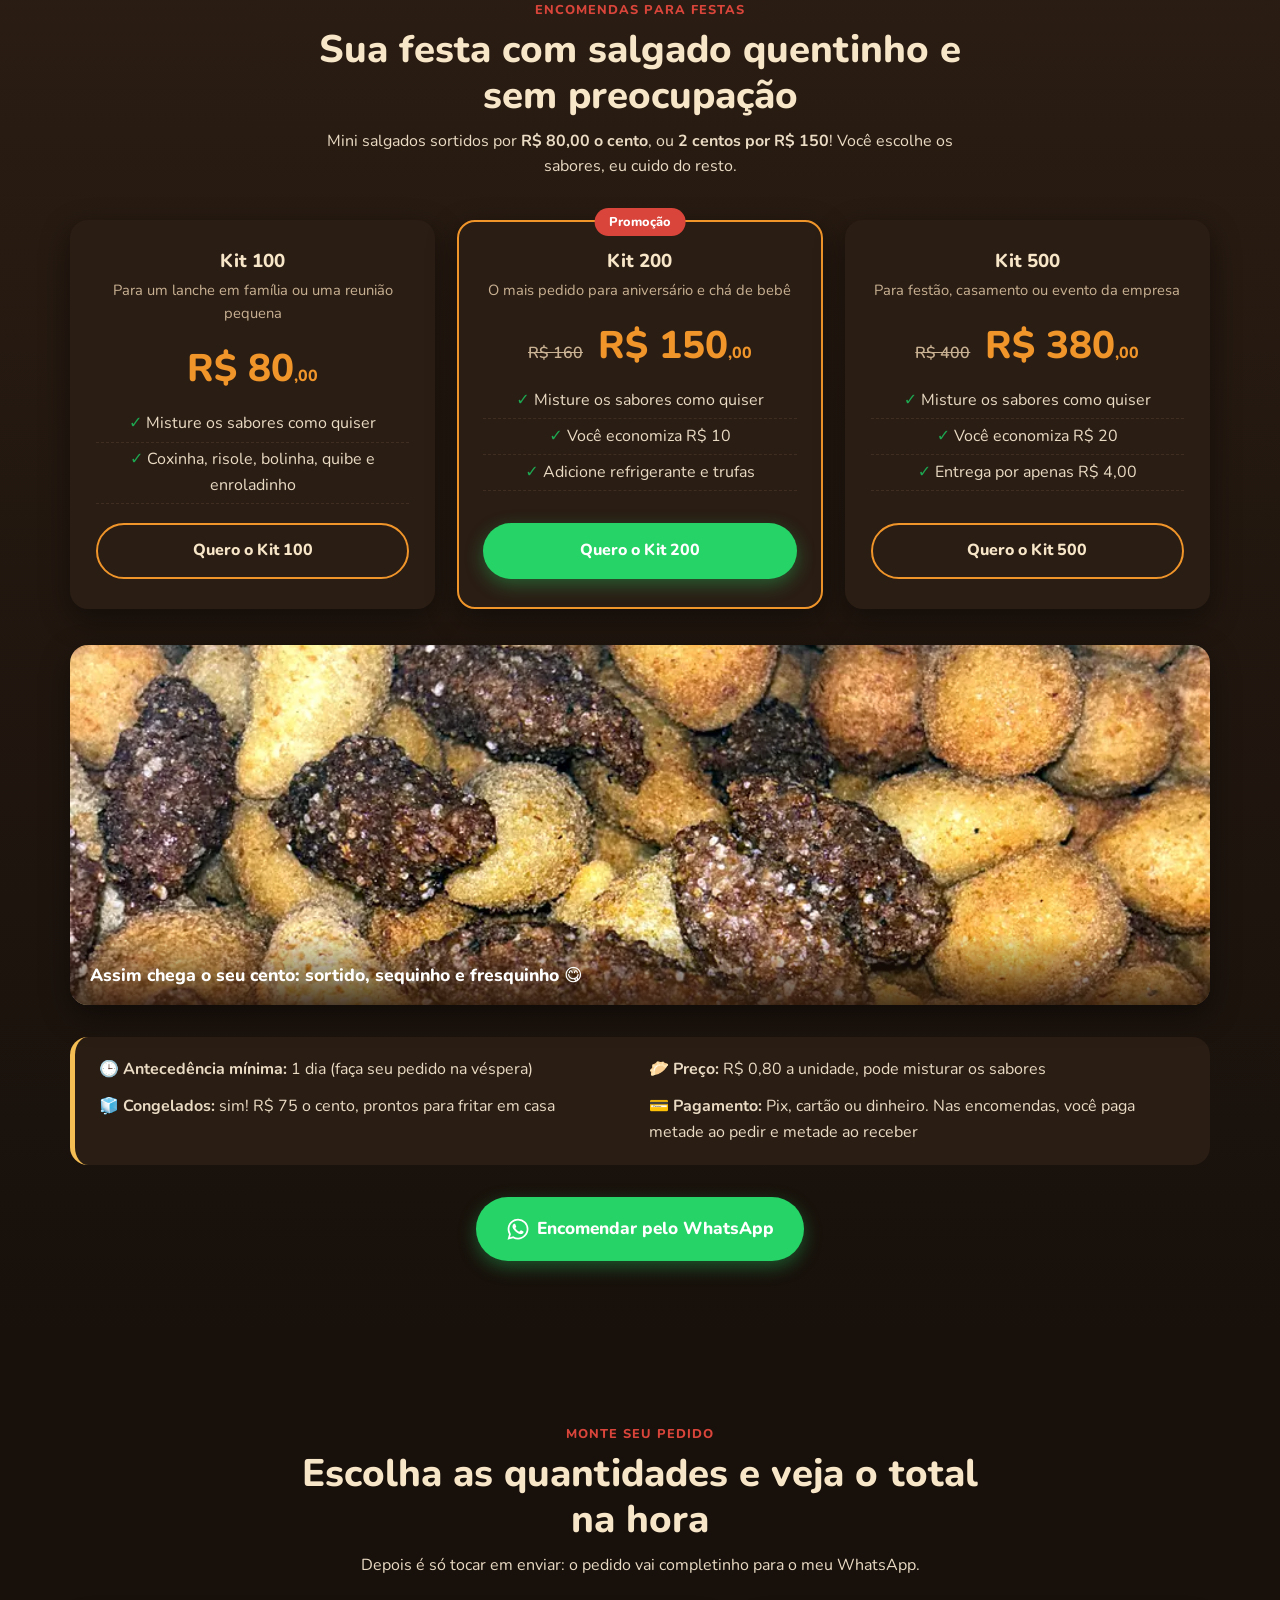
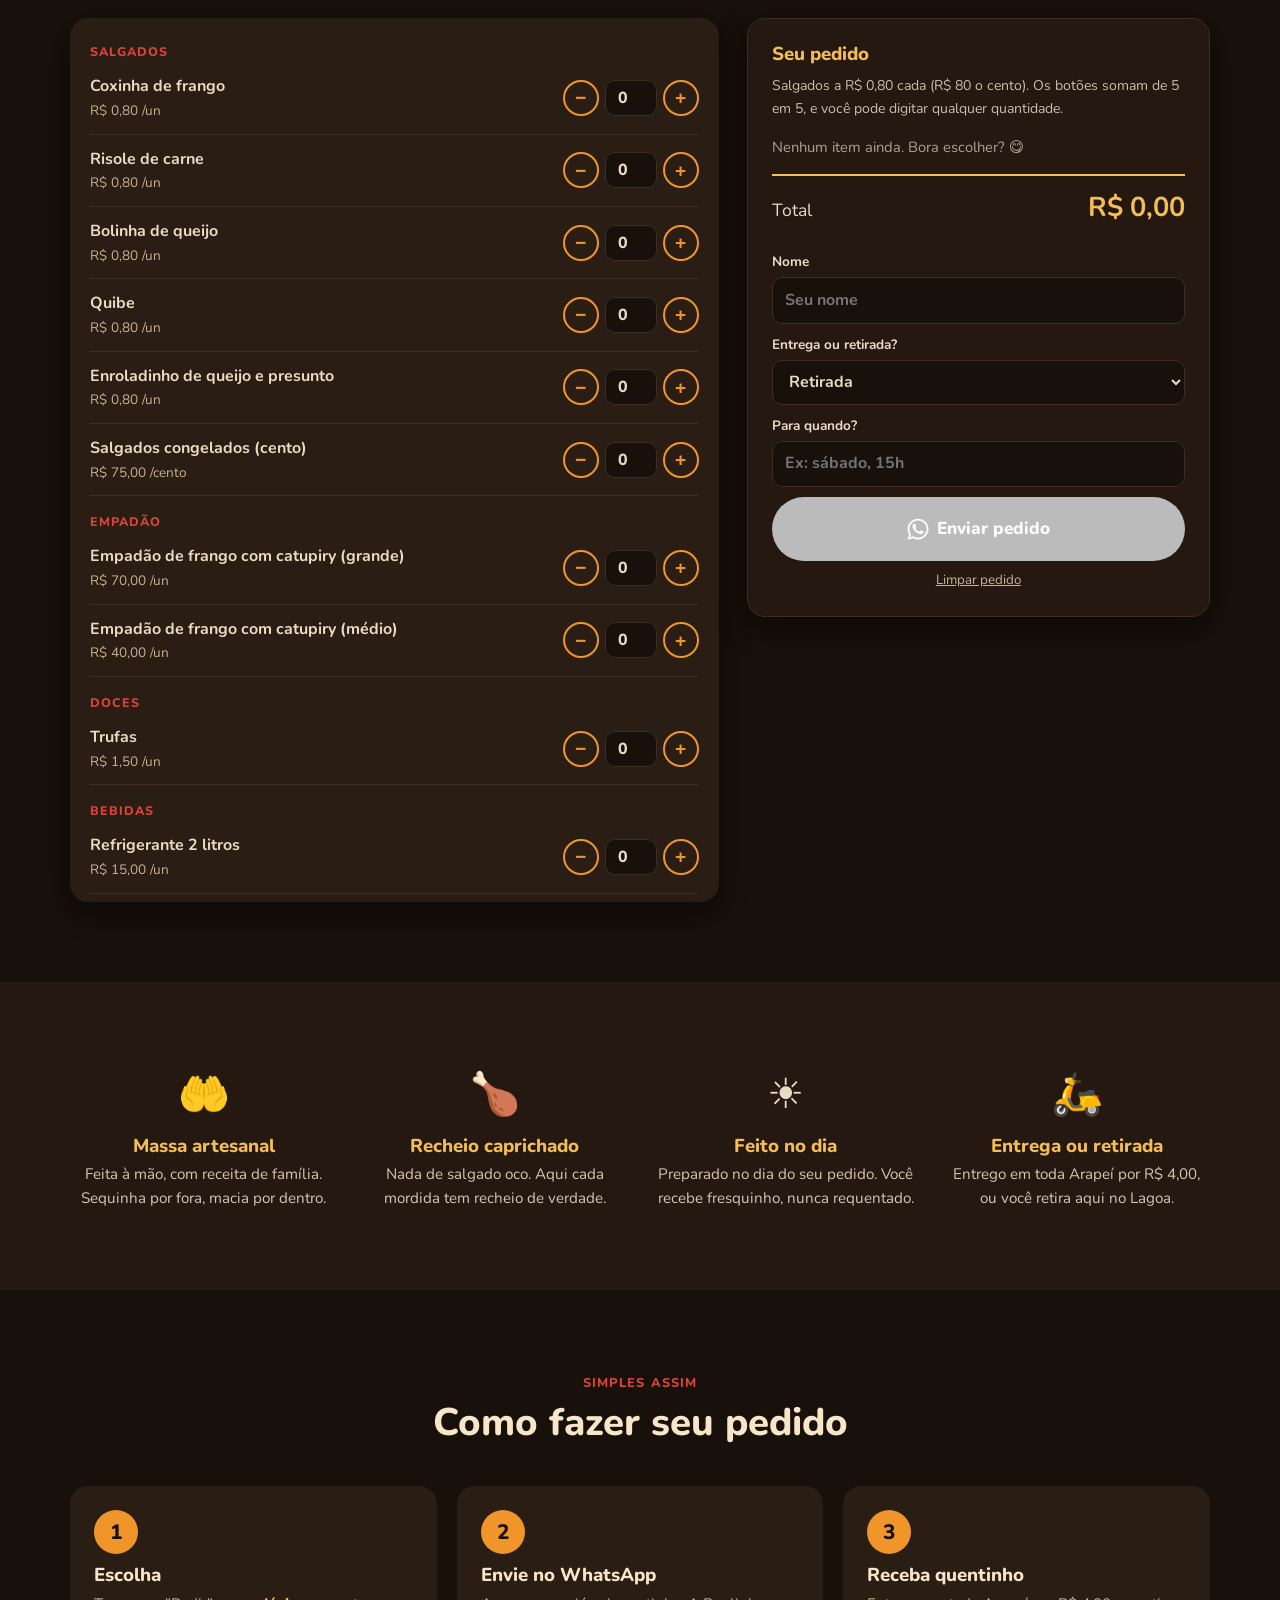
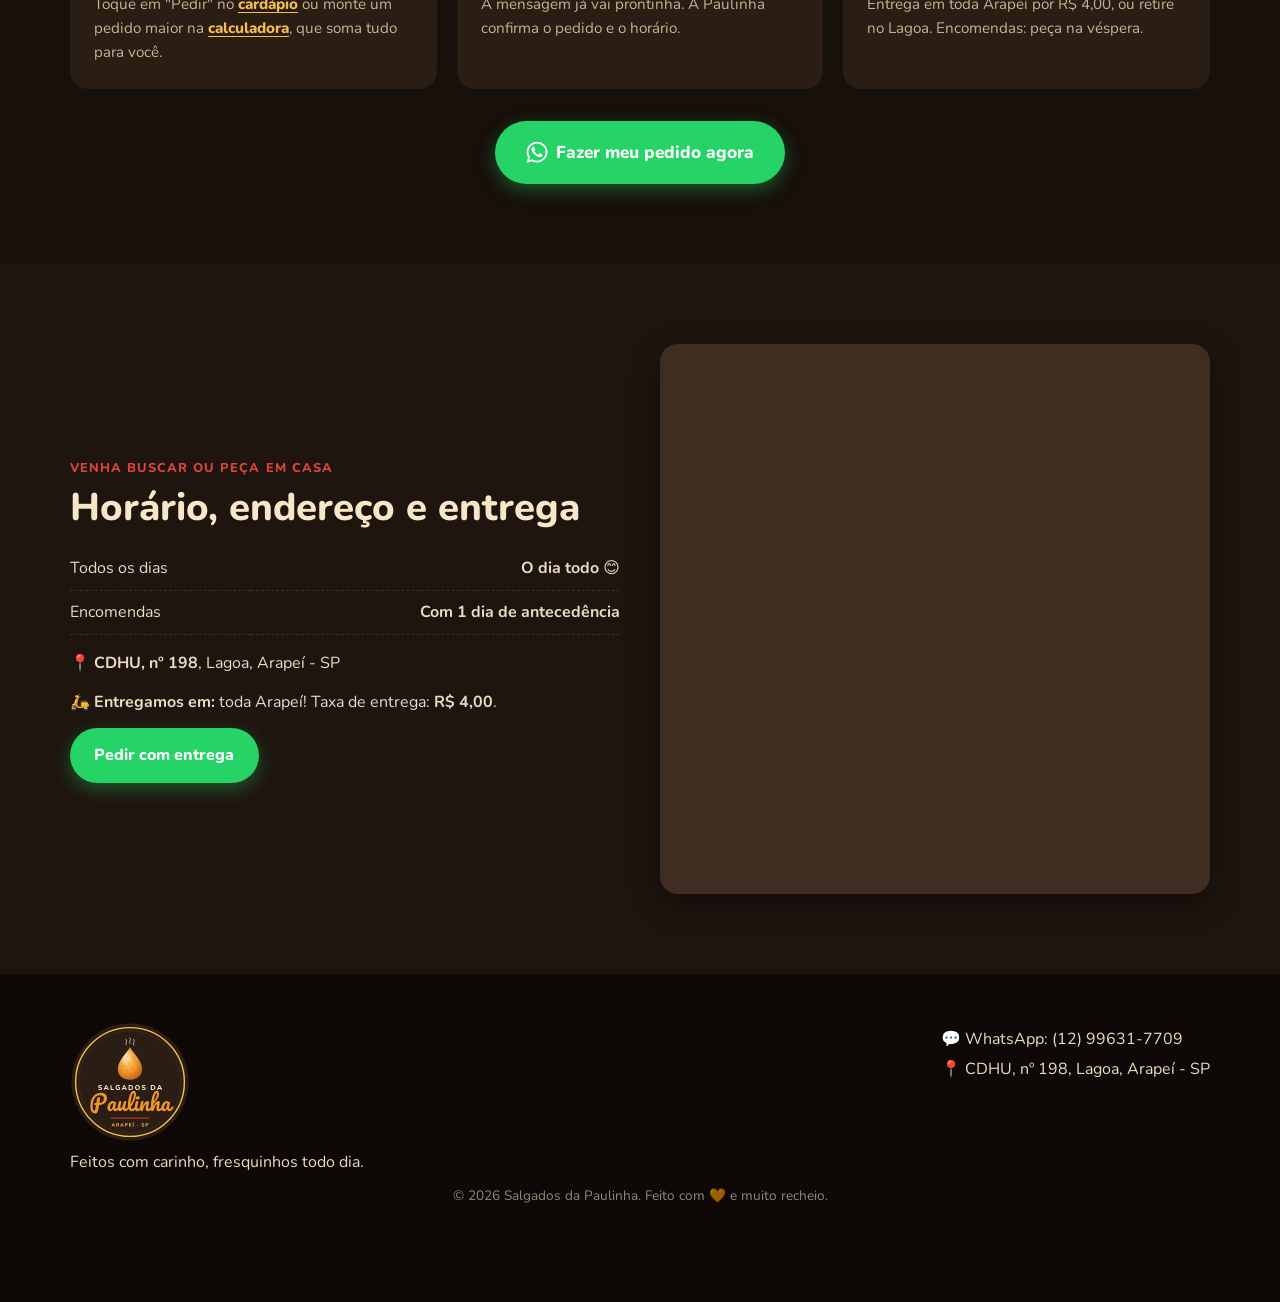
==== commit 52f30349: "Passo 1 com links para o cardápio e a calculadora Co-Authored-By: Claude Opus 5.5 <noreply@anthropic" ====
--- a/salgados-paulinha/index.html
+++ b/salgados-paulinha/index.html
@@ -182,7 +182,7 @@
       <h2>Como fazer seu pedido</h2>
     </div>
     <ol class="passos__lista">
-      <li class="passo reveal"><span class="passo__n">1</span><h3>Escolha</h3><p>Monte seu pedido na calculadora ou toque em "Pedir" no salgado que você quer.</p></li>
+      <li class="passo reveal"><span class="passo__n">1</span><h3>Escolha</h3><p>Toque em "Pedir" no <a href="#cardapio">cardápio</a> ou monte um pedido maior na <a href="#calculadora">calculadora</a>, que soma tudo para você.</p></li>
       <li class="passo reveal"><span class="passo__n">2</span><h3>Envie no WhatsApp</h3><p>A mensagem já vai prontinha. A Paulinha confirma o pedido e o horário.</p></li>
       <li class="passo reveal"><span class="passo__n">3</span><h3>Receba quentinho</h3><p>Entrega em toda Arapeí por R$ 4,00, ou retire no Lagoa. Encomendas: peça na véspera.</p></li>
     </ol>
--- a/salgados-paulinha/style.css
+++ b/salgados-paulinha/style.css
@@ -215,3 +215,5 @@
 .passo__n{display:grid;place-items:center;width:44px;height:44px;border-radius:50%;background:var(--laranja);color:#17100B;font-weight:800;font-size:1.3rem;margin-bottom:10px}
 .passo h3{margin-bottom:.3rem}.passo p{color:var(--marrom-2);font-size:.95rem}
 @media (max-width:760px){.passos__lista{grid-template-columns:1fr}}
+.passo a{color:var(--dourado);font-weight:800;text-underline-offset:3px}
+.passo a:hover{color:var(--laranja)}
